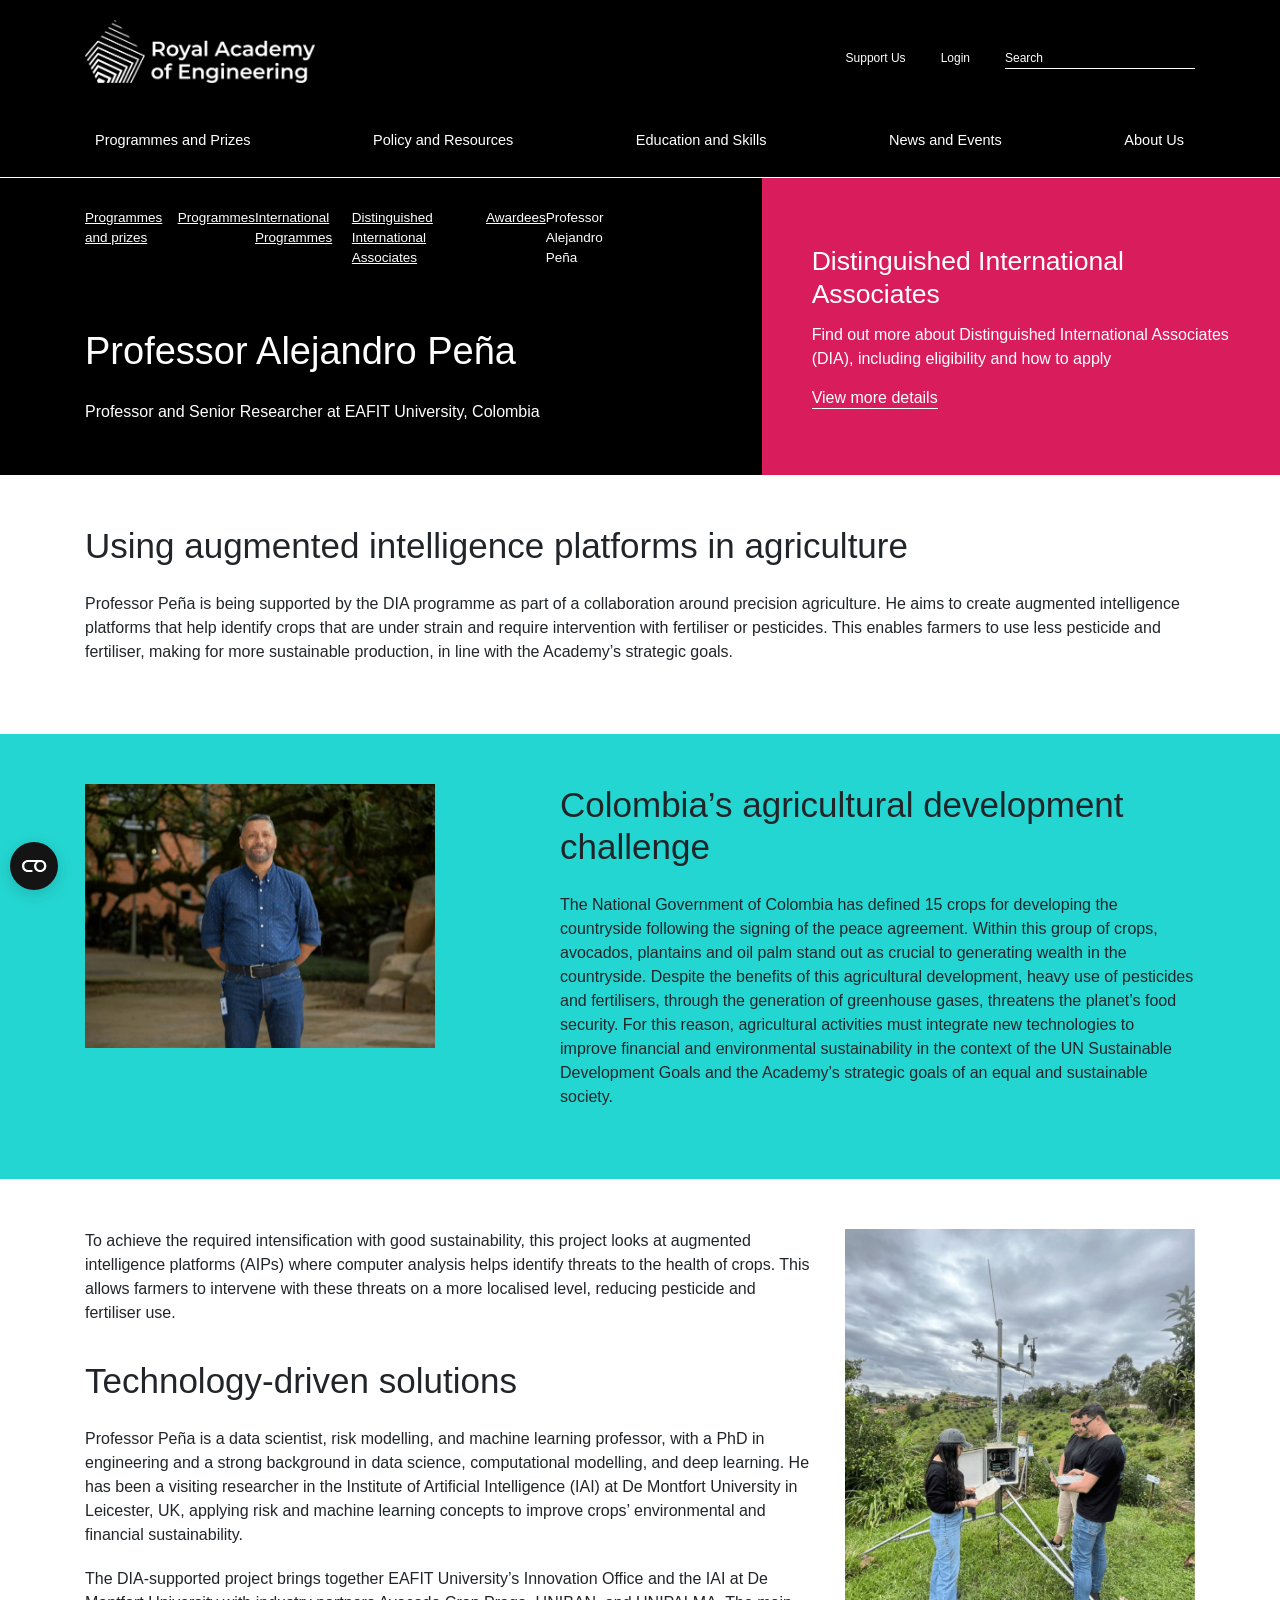
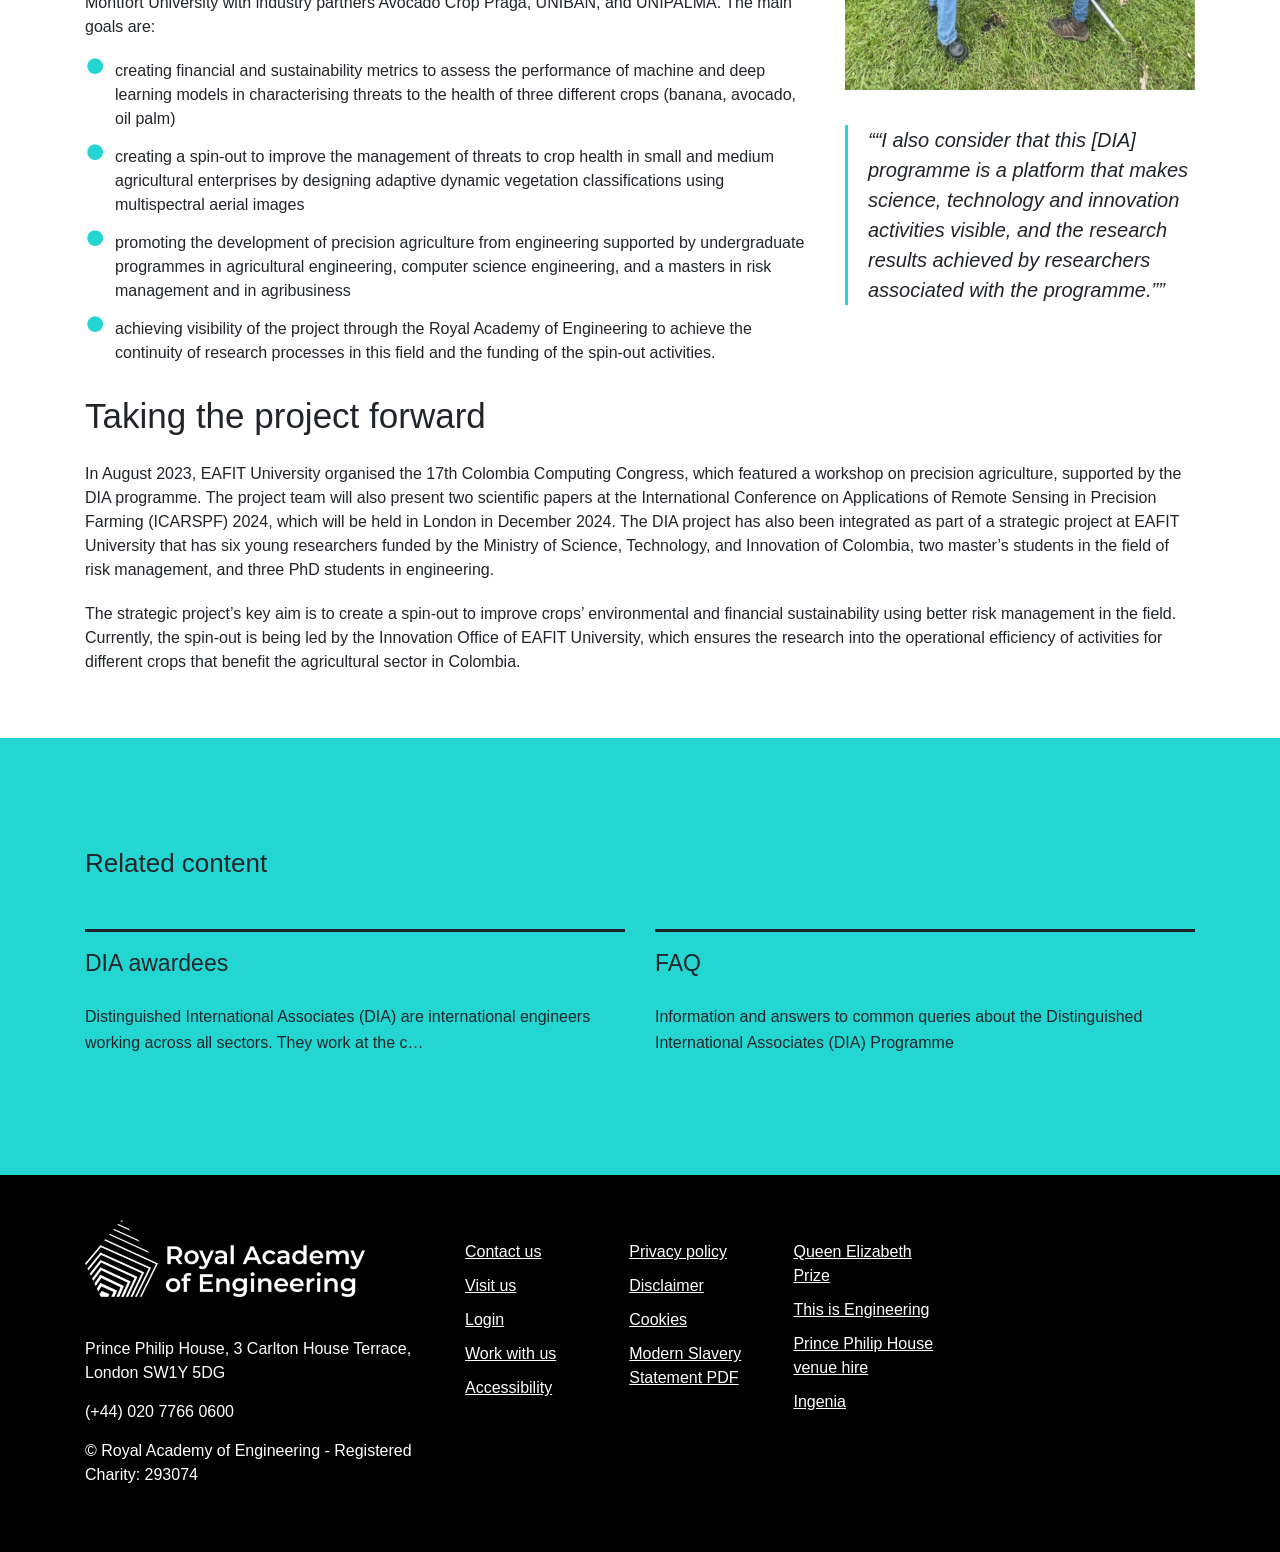
==== index.html @ 5f0b5c8a "Add files via upload" ====
<!DOCTYPE html>
<!-- saved from url=(0151)https://raeng.org.uk/programmes-and-prizes/programmes/international-programmes/distinguished-international-associates/awardees/professor-alejandro-pena -->
<html lang="en" class="win-magic svg-magic" data-magic-ua="chrome" data-magic-ua-ver="145" data-magic-engine="webkit" data-magic-engine-ver="537.36"><head><meta http-equiv="Content-Type" content="text/html; charset=UTF-8">
    <title>Professor Alejandro Peña</title>
    
    <meta name="viewport" content="width=device-width, initial-scale=1, shrink-to-fit=no">
    <meta name="description" content="">
    <meta name="keywords" content="">
    <meta property="og:title" content="Professor Alejandro Peña">
    <meta property="og:description" content="">
    <meta property="og:url" content="https://raeng.org.uk/programmes-and-prizes/programmes/international-programmes/distinguished-international-associates/awardees/professor-alejandro-pena/">




        <!-- Global site tag (gtag.js) - Google Analytics -->
        <script async="" src="./Professor Alejandro Peña_files/clarity.js.descarga"></script><script type="text/javascript" id="www-widgetapi-script" src="./Professor Alejandro Peña_files/www-widgetapi.js.descarga" async=""></script><script type="text/javascript" async="" src="./Professor Alejandro Peña_files/destination"></script><script type="text/javascript" charset="UTF-8" async="" src="./Professor Alejandro Peña_files/state.js.descarga"></script><script type="text/javascript" charset="UTF-8" async="" src="./Professor Alejandro Peña_files/widgetIcon.min.js.descarga"></script><script type="text/javascript" async="" src="./Professor Alejandro Peña_files/ub7347tb3p"></script><script type="text/javascript" async="" src="./Professor Alejandro Peña_files/ub7347tb3p"></script><script src="./Professor Alejandro Peña_files/9373020286130776" async=""></script><script type="text/javascript" async="" src="./Professor Alejandro Peña_files/fbevents.js.descarga"></script><script type="text/javascript" async="" src="./Professor Alejandro Peña_files/hotjar-2373764.js.descarga"></script><script type="text/javascript" async="" src="./Professor Alejandro Peña_files/js"></script><script type="text/javascript" async="" src="./Professor Alejandro Peña_files/js(1)"></script><script type="text/javascript" async="" src="./Professor Alejandro Peña_files/insight.min.js.descarga"></script><script type="text/javascript" async="" src="./Professor Alejandro Peña_files/js(2)"></script><script type="text/javascript" async="" src="./Professor Alejandro Peña_files/uc.js.descarga"></script><script src="./Professor Alejandro Peña_files/iframe_api" class="ytIFrameApi"></script><script async="" src="./Professor Alejandro Peña_files/gtm.js.descarga"></script><script type="text/javascript">
            window.dataLayer = window.dataLayer || [];

            try {
                dataLayer.push({"event":"global","content_group":"programmes"})
            } catch (e) {
                console.log("Failed to push data to GA.");
            }
        </script>


    <link rel="canonical" href="https://raeng.org.uk/programmes-and-prizes/programmes/international-programmes/distinguished-international-associates/awardees/professor-alejandro-pena/">
    <link rel="icon" href="https://raeng.org.uk/assets/img/favicon.ico">

    <link rel="stylesheet" href="./Professor Alejandro Peña_files/bootstrap.min.css">
    <link rel="stylesheet" href="./Professor Alejandro Peña_files/mmenu.min.css">
    <link rel="stylesheet" href="./Professor Alejandro Peña_files/aos.min.css">
    <link rel="stylesheet" href="./Professor Alejandro Peña_files/magicscroll.min.css">
    <link rel="stylesheet" href="./Professor Alejandro Peña_files/slick.min.css">
    <link rel="stylesheet" href="./Professor Alejandro Peña_files/slick-theme.min.css">
    <link rel="stylesheet" href="./Professor Alejandro Peña_files/style.min.css">
    <link rel="stylesheet" href="./Professor Alejandro Peña_files/accessibility.css">
    <link rel="stylesheet" crossorigin="anonymous" href="./Professor Alejandro Peña_files/all.css">

        <script data-cookieconsent="necessary" src="./Professor Alejandro Peña_files/vendor.min.js.descarga" type="text/javascript"></script>
        <script id="Cookiebot" data-cbid="118ee9dd-640b-4d78-b401-ec791a1878b2" data-blockingmode="auto" type="text/javascript" src="./Professor Alejandro Peña_files/uc(1).js.descarga"></script>

    


        <!-- Google Tag Manager -->
        <script type="text/javascript">
            (function (w, d, s, l, i) {
                w[l] = w[l] || []; w[l].push({
                    'gtm.start':
                        new Date().getTime(), event: 'gtm.js'
                }); var f = d.getElementsByTagName(s)[0],
                    j = d.createElement(s), dl = l != 'dataLayer' ? '&l=' + l : ''; j.async = true; j.src =
                        'https://www.googletagmanager.com/gtm.js?id=' + i + dl; f.parentNode.insertBefore(j, f);
            })(window, document, 'script', 'dataLayer', 'GTM-WJZRCVC');</script>

    <!-- 89912 -->
<style type="text/css" id="CookieConsentStateDisplayStyles">.cookieconsent-optin,.cookieconsent-optin-preferences,.cookieconsent-optin-statistics,.cookieconsent-optin-marketing{display:block;display:initial;}.cookieconsent-optout-preferences,.cookieconsent-optout-statistics,.cookieconsent-optout-marketing,.cookieconsent-optout{display:none;}</style><script async="" src="./Professor Alejandro Peña_files/modules.ddd41caee2adfc4aedb8.js.descarga" charset="utf-8"></script><script type="text/javascript" async="" src="./Professor Alejandro Peña_files/f.txt"></script></head>
<body data-new-gr-c-s-check-loaded="14.1275.0" data-gr-ext-installed="" data-aos-easing="ease" data-aos-duration="400" data-aos-delay="0" class="mm-wrapper">
    <a href="https://raeng.org.uk/programmes-and-prizes/programmes/international-programmes/distinguished-international-associates/awardees/professor-alejandro-pena#main-content-start" class="skip-to-main-content-link">Skip to main content</a>
    <a href="https://raeng.org.uk/web-accessibility" class="skip-to-main-content-link">Accessibility Help</a>

        <!-- Google Tag Manager (noscript) -->
        <noscript>
            <iframe src="https://www.googletagmanager.com/ns.html?id=GTM-WJZRCVC"
                    height="0" width="0" style="display:none;visibility:hidden"></iframe>
        </noscript>

    <div class="menu-wrapper"><nav id="mm-site-menu" class="mm-menu mm-menu_offcanvas mm-menu_pagedim-black mm-menu_position-right" aria-hidden="true">
            
            
        <div class="mm-panels"><div id="mm-1" class="mm-panel mm-panel_opened"><div class="mm-navbar mm-navbar_sticky"><a class="mm-navbar__title"><span>Menu</span></a></div><ul class="mm-listview">
                            <li class="mm-listitem">
                                <a href="https://raeng.org.uk/programmes-and-prizes/" class="mm-listitem__text">Programmes and Prizes</a>



    
                            <a class="mm-btn mm-btn_next mm-listitem__btn" href="https://raeng.org.uk/programmes-and-prizes/programmes/international-programmes/distinguished-international-associates/awardees/professor-alejandro-pena#mm-2"><span class="mm-sronly">Open submenu</span></a></li>
                            <li class="mm-listitem">
                                <a href="https://raeng.org.uk/policy-and-resources/" class="mm-listitem__text">Policy and Resources</a>



    
                            <a class="mm-btn mm-btn_next mm-listitem__btn" href="https://raeng.org.uk/programmes-and-prizes/programmes/international-programmes/distinguished-international-associates/awardees/professor-alejandro-pena#mm-12"><span class="mm-sronly">Open submenu</span></a></li>
                            <li class="mm-listitem">
                                <a href="https://raeng.org.uk/education-and-skills/" class="mm-listitem__text">Education and Skills</a>



    
                            <a class="mm-btn mm-btn_next mm-listitem__btn" href="https://raeng.org.uk/programmes-and-prizes/programmes/international-programmes/distinguished-international-associates/awardees/professor-alejandro-pena#mm-13"><span class="mm-sronly">Open submenu</span></a></li>
                            <li class="mm-listitem">
                                <a href="https://raeng.org.uk/news-and-events/" class="mm-listitem__text">News and Events</a>



    
                            <a class="mm-btn mm-btn_next mm-listitem__btn" href="https://raeng.org.uk/programmes-and-prizes/programmes/international-programmes/distinguished-international-associates/awardees/professor-alejandro-pena#mm-14"><span class="mm-sronly">Open submenu</span></a></li>
                            <li class="mm-listitem">
                                <a href="https://raeng.org.uk/about-us/" class="mm-listitem__text">About Us</a>



    
                            <a class="mm-btn mm-btn_next mm-listitem__btn" href="https://raeng.org.uk/programmes-and-prizes/programmes/international-programmes/distinguished-international-associates/awardees/professor-alejandro-pena#mm-15"><span class="mm-sronly">Open submenu</span></a></li>
            </ul></div><div id="mm-2" class="mm-panel mm-hidden" aria-hidden="true"><div class="mm-navbar mm-navbar_sticky"><a class="mm-btn mm-btn_prev mm-navbar__btn" href="https://raeng.org.uk/programmes-and-prizes/programmes/international-programmes/distinguished-international-associates/awardees/professor-alejandro-pena#mm-1" aria-haspopup="true" aria-owns="mm-1"><span class="mm-sronly">Close submenu</span></a><a class="mm-navbar__title" href="https://raeng.org.uk/programmes-and-prizes/programmes/international-programmes/distinguished-international-associates/awardees/professor-alejandro-pena#mm-1" aria-hidden="true"><span>Programmes and Prizes</span></a></div><ul class="mm-listview">
                        <li class="mm-listitem">
                            <a href="https://raeng.org.uk/programmes-and-prizes/programmes/" class="mm-listitem__text">Programmes</a>
                            

    

                        <a class="mm-btn mm-btn_next mm-listitem__btn" href="https://raeng.org.uk/programmes-and-prizes/programmes/international-programmes/distinguished-international-associates/awardees/professor-alejandro-pena#mm-3"><span class="mm-sronly">Open submenu</span></a></li>
                        <li class="mm-listitem">
                            <a href="https://raeng.org.uk/programmes-and-prizes/prizes/" class="mm-listitem__text">Prizes</a>
                            

    

                        <a class="mm-btn mm-btn_next mm-listitem__btn" href="https://raeng.org.uk/programmes-and-prizes/programmes/international-programmes/distinguished-international-associates/awardees/professor-alejandro-pena#mm-11"><span class="mm-sronly">Open submenu</span></a></li>

                    <li class="mm-listitem"><a href="https://enterprisehub.raeng.org.uk/" target="_blank" class="mm-listitem__text">Enterprise Hub</a></li>
                    <li class="mm-listitem"><a href="https://grants.raeng.org.uk/" target="_blank" class="mm-listitem__text">Grants Management System</a></li>

    </ul></div><div id="mm-3" class="mm-panel mm-hidden" aria-hidden="true"><div class="mm-navbar mm-navbar_sticky"><a class="mm-btn mm-btn_prev mm-navbar__btn" href="https://raeng.org.uk/programmes-and-prizes/programmes/international-programmes/distinguished-international-associates/awardees/professor-alejandro-pena#mm-2" aria-haspopup="true" aria-owns="mm-2"><span class="mm-sronly">Close submenu</span></a><a class="mm-navbar__title" href="https://raeng.org.uk/programmes-and-prizes/programmes/international-programmes/distinguished-international-associates/awardees/professor-alejandro-pena#mm-2" aria-hidden="true"><span>Programmes</span></a></div><ul class="mm-listview">
                        <li class="mm-listitem">
                            <a href="https://raeng.org.uk/programmes-and-prizes/programmes/uk-grants-and-prizes/" class="mm-listitem__text">UK Grants and Prizes</a>
                            

    

                        <a class="mm-btn mm-btn_next mm-listitem__btn" href="https://raeng.org.uk/programmes-and-prizes/programmes/international-programmes/distinguished-international-associates/awardees/professor-alejandro-pena#mm-4"><span class="mm-sronly">Open submenu</span></a></li>
                        <li class="mm-listitem">
                            <a href="https://raeng.org.uk/programmes-and-prizes/programmes/international-programmes/" class="mm-listitem__text">International Programmes</a>
                            

    

                        <a class="mm-btn mm-btn_next mm-listitem__btn" href="https://raeng.org.uk/programmes-and-prizes/programmes/international-programmes/distinguished-international-associates/awardees/professor-alejandro-pena#mm-8"><span class="mm-sronly">Open submenu</span></a></li>
                        <li class="mm-listitem">
                            <a href="https://raeng.org.uk/programmes-and-prizes/programmes/meet-the-researchers/" class="mm-listitem__text">Meet the Researchers</a>
                            

    

                        <a class="mm-btn mm-btn_next mm-listitem__btn" href="https://raeng.org.uk/programmes-and-prizes/programmes/international-programmes/distinguished-international-associates/awardees/professor-alejandro-pena#mm-9"><span class="mm-sronly">Open submenu</span></a></li>
                        <li class="mm-listitem">
                            <a href="https://engineeringx.raeng.org.uk/" class="mm-listitem__text">Engineering X</a>
                            

    

                        <a class="mm-btn mm-btn_next mm-listitem__btn" href="https://raeng.org.uk/programmes-and-prizes/programmes/international-programmes/distinguished-international-associates/awardees/professor-alejandro-pena#mm-10"><span class="mm-sronly">Open submenu</span></a></li>


    </ul></div><div id="mm-4" class="mm-panel mm-hidden" aria-hidden="true"><div class="mm-navbar mm-navbar_sticky"><a class="mm-btn mm-btn_prev mm-navbar__btn" href="https://raeng.org.uk/programmes-and-prizes/programmes/international-programmes/distinguished-international-associates/awardees/professor-alejandro-pena#mm-3" aria-haspopup="true" aria-owns="mm-3"><span class="mm-sronly">Close submenu</span></a><a class="mm-navbar__title" href="https://raeng.org.uk/programmes-and-prizes/programmes/international-programmes/distinguished-international-associates/awardees/professor-alejandro-pena#mm-3" aria-hidden="true"><span>UK Grants and Prizes</span></a></div><ul class="mm-listview">
                        <li class="mm-listitem">
                            <a href="https://raeng.org.uk/programmes-and-prizes/programmes/uk-grants-and-prizes/support-for-research/" class="mm-listitem__text">Support for Research</a>
                            

    

                        <a class="mm-btn mm-btn_next mm-listitem__btn" href="https://raeng.org.uk/programmes-and-prizes/programmes/international-programmes/distinguished-international-associates/awardees/professor-alejandro-pena#mm-5"><span class="mm-sronly">Open submenu</span></a></li>
                        <li class="mm-listitem">
                            <a href="https://raeng.org.uk/programmes-and-prizes/programmes/uk-grants-and-prizes/support-for-education/" class="mm-listitem__text">Support for Education</a>
                            

    

                        <a class="mm-btn mm-btn_next mm-listitem__btn" href="https://raeng.org.uk/programmes-and-prizes/programmes/international-programmes/distinguished-international-associates/awardees/professor-alejandro-pena#mm-6"><span class="mm-sronly">Open submenu</span></a></li>
                        <li class="mm-listitem">
                            <a href="https://raeng.org.uk/programmes-and-prizes/programmes/uk-grants-and-prizes/ingenious-public-engagement-grants-scheme/" class="mm-listitem__text">Ingenious Public Engagement Grants Scheme</a>
                            

    

                        <a class="mm-btn mm-btn_next mm-listitem__btn" href="https://raeng.org.uk/programmes-and-prizes/programmes/international-programmes/distinguished-international-associates/awardees/professor-alejandro-pena#mm-7"><span class="mm-sronly">Open submenu</span></a></li>


    </ul></div><div id="mm-5" class="mm-panel mm-hidden" aria-hidden="true"><div class="mm-navbar mm-navbar_sticky"><a class="mm-btn mm-btn_prev mm-navbar__btn" href="https://raeng.org.uk/programmes-and-prizes/programmes/international-programmes/distinguished-international-associates/awardees/professor-alejandro-pena#mm-4" aria-haspopup="true" aria-owns="mm-4"><span class="mm-sronly">Close submenu</span></a><a class="mm-navbar__title" href="https://raeng.org.uk/programmes-and-prizes/programmes/international-programmes/distinguished-international-associates/awardees/professor-alejandro-pena#mm-4" aria-hidden="true"><span>Support for Research</span></a></div><ul class="mm-listview">

                    <li class="mm-listitem"><a href="https://raeng.org.uk/programmes-and-prizes/programmes/uk-grants-and-prizes/support-for-research/apex-awards/" class="mm-listitem__text">APEX Awards</a></li>
                    <li class="mm-listitem"><a href="https://raeng.org.uk/programmes-and-prizes/programmes/uk-grants-and-prizes/support-for-research/chair-in-emerging-technologies/" class="mm-listitem__text">Chair in Emerging Technologies</a></li>
                    <li class="mm-listitem"><a href="https://raeng.org.uk/programmes-and-prizes/programmes/uk-grants-and-prizes/support-for-research/gff/" class="mm-listitem__text">Green Future Fellowships</a></li>
                    <li class="mm-listitem"><a href="https://raeng.org.uk/programmes-and-prizes/programmes/uk-grants-and-prizes/support-for-research/research-ready/" class="mm-listitem__text">Google DeepMind Research Ready</a></li>
                    <li class="mm-listitem"><a href="https://raeng.org.uk/programmes-and-prizes/programmes/uk-grants-and-prizes/support-for-research/industrial-fellowships/" class="mm-listitem__text">Industrial Fellowships</a></li>
                    <li class="mm-listitem"><a href="https://raeng.org.uk/programmes-and-prizes/programmes/uk-grants-and-prizes/support-for-research/raeng-leverhulme-trust-research-fellowships/" class="mm-listitem__text">Leverhulme Trust Research Fellowships</a></li>
                    <li class="mm-listitem"><a href="https://raeng.org.uk/programmes-and-prizes/programmes/uk-grants-and-prizes/support-for-research/research-chairs-and-senior-research-fellowships/" class="mm-listitem__text">Research Chairs and Senior Research Fellowships</a></li>
                    <li class="mm-listitem"><a href="https://raeng.org.uk/programmes-and-prizes/programmes/uk-grants-and-prizes/support-for-research/research-fellowships/" class="mm-listitem__text">Research Fellowships</a></li>
                    <li class="mm-listitem"><a href="https://raeng.org.uk/programmes-and-prizes/programmes/uk-grants-and-prizes/support-for-research/research-internships-scheme/" class="mm-listitem__text">Research Internships Scheme (Pilot)</a></li>
                    <li class="mm-listitem"><a href="https://raeng.org.uk/programmes-and-prizes/programmes/uk-grants-and-prizes/support-for-research/uk-ic-postdoctoral-research-fellowships/" class="mm-listitem__text">UK IC Postdoctoral Research Fellowships</a></li>

    </ul></div><div id="mm-6" class="mm-panel mm-hidden" aria-hidden="true"><div class="mm-navbar mm-navbar_sticky"><a class="mm-btn mm-btn_prev mm-navbar__btn" href="https://raeng.org.uk/programmes-and-prizes/programmes/international-programmes/distinguished-international-associates/awardees/professor-alejandro-pena#mm-4" aria-haspopup="true" aria-owns="mm-4"><span class="mm-sronly">Close submenu</span></a><a class="mm-navbar__title" href="https://raeng.org.uk/programmes-and-prizes/programmes/international-programmes/distinguished-international-associates/awardees/professor-alejandro-pena#mm-4" aria-hidden="true"><span>Support for Education</span></a></div><ul class="mm-listview">

                    <li class="mm-listitem"><a href="https://raeng.org.uk/programmes-and-prizes/programmes/uk-grants-and-prizes/support-for-education/amazon-future-engineer-scholarship/" class="mm-listitem__text">Amazon Future Engineer Bursary</a></li>
                    <li class="mm-listitem"><a href="https://raeng.org.uk/programmes-and-prizes/programmes/uk-grants-and-prizes/support-for-education/diversity-impact-programme/" class="mm-listitem__text">Diversity Impact Programme</a></li>
                    <li class="mm-listitem"><a href="https://raeng.org.uk/programmes-and-prizes/programmes/uk-grants-and-prizes/support-for-education/engineering-leaders-scholarship/" class="mm-listitem__text">Engineering Leaders Scholarship</a></li>
                    <li class="mm-listitem"><a href="https://raeng.org.uk/programmes-and-prizes/programmes/uk-grants-and-prizes/support-for-education/graduate-engineering-engagement-programme/" class="mm-listitem__text">Graduate Engineering Engagement programme</a></li>
                    <li class="mm-listitem"><a href="https://raeng.org.uk/programmes-and-prizes/programmes/uk-grants-and-prizes/support-for-education/inclusive-leadership-programme/" class="mm-listitem__text">Inclusive leadership programme</a></li>
                    <li class="mm-listitem"><a href="https://raeng.org.uk/programmes-and-prizes/programmes/uk-grants-and-prizes/support-for-education/this-is-engineering-schools-west-midlands/" class="mm-listitem__text">The Lord Bhattacharyya Engineering Education Programme</a></li>
                    <li class="mm-listitem"><a href="https://raeng.org.uk/programmes-and-prizes/programmes/uk-grants-and-prizes/support-for-education/msc-motorsport-scholarship-programme/" class="mm-listitem__text">MSc Motorsport</a></li>
                    <li class="mm-listitem"><a href="https://raeng.org.uk/programmes-and-prizes/programmes/uk-grants-and-prizes/support-for-education/northern-ireland-higher-education-scholarships/" class="mm-listitem__text">Northern Ireland Engineering Education Programme</a></li>
                    <li class="mm-listitem"><a href="https://raeng.org.uk/programmes-and-prizes/programmes/uk-grants-and-prizes/support-for-education/sainsbury-management-fellowship/" class="mm-listitem__text">Sainsbury Management Fellowships</a></li>
                    <li class="mm-listitem"><a href="https://raeng.org.uk/programmes-and-prizes/programmes/uk-grants-and-prizes/support-for-education/visiting-professors/" class="mm-listitem__text">Visiting professors</a></li>

    </ul></div><div id="mm-7" class="mm-panel mm-hidden" aria-hidden="true"><div class="mm-navbar mm-navbar_sticky"><a class="mm-btn mm-btn_prev mm-navbar__btn" href="https://raeng.org.uk/programmes-and-prizes/programmes/international-programmes/distinguished-international-associates/awardees/professor-alejandro-pena#mm-4" aria-haspopup="true" aria-owns="mm-4"><span class="mm-sronly">Close submenu</span></a><a class="mm-navbar__title" href="https://raeng.org.uk/programmes-and-prizes/programmes/international-programmes/distinguished-international-associates/awardees/professor-alejandro-pena#mm-4" aria-hidden="true"><span>Ingenious Public Engagement Grants Scheme</span></a></div><ul class="mm-listview">


    </ul></div><div id="mm-8" class="mm-panel mm-hidden" aria-hidden="true"><div class="mm-navbar mm-navbar_sticky"><a class="mm-btn mm-btn_prev mm-navbar__btn" href="https://raeng.org.uk/programmes-and-prizes/programmes/international-programmes/distinguished-international-associates/awardees/professor-alejandro-pena#mm-3" aria-haspopup="true" aria-owns="mm-3"><span class="mm-sronly">Close submenu</span></a><a class="mm-navbar__title" href="https://raeng.org.uk/programmes-and-prizes/programmes/international-programmes/distinguished-international-associates/awardees/professor-alejandro-pena#mm-3" aria-hidden="true"><span>International Programmes</span></a></div><ul class="mm-listview">

                    <li class="mm-listitem"><a href="https://raeng.org.uk/programmes-and-prizes/programmes/international-programmes/africa-catalyst/" class="mm-listitem__text">Africa Catalyst</a></li>
                    <li class="mm-listitem"><a href="https://raeng.org.uk/programmes-and-prizes/programmes/international-programmes/distinguished-international-associates/" class="mm-listitem__text">Distinguished International Associates</a></li>
                    <li class="mm-listitem"><a href="https://raeng.org.uk/programmes-and-prizes/programmes/international-programmes/frontiers/" class="mm-listitem__text">Frontiers</a></li>
                    <li class="mm-listitem"><a href="https://raeng.org.uk/programmes-and-prizes/programmes/international-programmes/global-talent-visa/" class="mm-listitem__text">Global Talent Visa</a></li>
                    <li class="mm-listitem"><a href="https://raeng.org.uk/programmes-and-prizes/programmes/international-programmes/higher-education-partnerships-in-sub-saharan-africa/" class="mm-listitem__text">Higher Education Partnerships in sub-Saharan Africa</a></li>
                    <li class="mm-listitem"><a href="https://raeng.org.uk/programmes-and-prizes/programmes/international-programmes/lif/" class="mm-listitem__text">Leaders in Innovation Fellowships</a></li>

    </ul></div><div id="mm-9" class="mm-panel mm-hidden" aria-hidden="true"><div class="mm-navbar mm-navbar_sticky"><a class="mm-btn mm-btn_prev mm-navbar__btn" href="https://raeng.org.uk/programmes-and-prizes/programmes/international-programmes/distinguished-international-associates/awardees/professor-alejandro-pena#mm-3" aria-haspopup="true" aria-owns="mm-3"><span class="mm-sronly">Close submenu</span></a><a class="mm-navbar__title" href="https://raeng.org.uk/programmes-and-prizes/programmes/international-programmes/distinguished-international-associates/awardees/professor-alejandro-pena#mm-3" aria-hidden="true"><span>Meet the Researchers</span></a></div><ul class="mm-listview">


    </ul></div><div id="mm-10" class="mm-panel mm-hidden" aria-hidden="true"><div class="mm-navbar mm-navbar_sticky"><a class="mm-btn mm-btn_prev mm-navbar__btn" href="https://raeng.org.uk/programmes-and-prizes/programmes/international-programmes/distinguished-international-associates/awardees/professor-alejandro-pena#mm-3" aria-haspopup="true" aria-owns="mm-3"><span class="mm-sronly">Close submenu</span></a><a class="mm-navbar__title" href="https://raeng.org.uk/programmes-and-prizes/programmes/international-programmes/distinguished-international-associates/awardees/professor-alejandro-pena#mm-3" aria-hidden="true"><span>Engineering X</span></a></div><ul class="mm-listview">


    </ul></div><div id="mm-11" class="mm-panel mm-hidden" aria-hidden="true"><div class="mm-navbar mm-navbar_sticky"><a class="mm-btn mm-btn_prev mm-navbar__btn" href="https://raeng.org.uk/programmes-and-prizes/programmes/international-programmes/distinguished-international-associates/awardees/professor-alejandro-pena#mm-2" aria-haspopup="true" aria-owns="mm-2"><span class="mm-sronly">Close submenu</span></a><a class="mm-navbar__title" href="https://raeng.org.uk/programmes-and-prizes/programmes/international-programmes/distinguished-international-associates/awardees/professor-alejandro-pena#mm-2" aria-hidden="true"><span>Prizes</span></a></div><ul class="mm-listview">

                    <li class="mm-listitem"><a href="https://africaprize.raeng.org.uk/" class="mm-listitem__text">Africa Prize</a></li>
                    <li class="mm-listitem"><a href="https://macrobertaward.raeng.org.uk/" class="mm-listitem__text">MacRobert Award</a></li>
                    <li class="mm-listitem"><a href="https://raeng.org.uk/programmes-and-prizes/prizes/colin-campbell-mitchell-award/" class="mm-listitem__text">Colin Campbell Mitchell Award</a></li>
                    <li class="mm-listitem"><a href="https://raeng.org.uk/programmes-and-prizes/prizes/bhattacharyya-award/" class="mm-listitem__text">Bhattacharyya Award</a></li>
                    <li class="mm-listitem"><a href="https://raeng.org.uk/programmes-and-prizes/prizes/major-project-award-for-sustainability/" class="mm-listitem__text">Major Project Award for Sustainability</a></li>
                    <li class="mm-listitem"><a href="https://raeng.org.uk/programmes-and-prizes/prizes/presidents-medal/" class="mm-listitem__text">President's Medal</a></li>
                    <li class="mm-listitem"><a href="https://raeng.org.uk/programmes-and-prizes/prizes/prince-philip-medal/" class="mm-listitem__text">Prince Philip Medal</a></li>
                    <li class="mm-listitem"><a href="https://raeng.org.uk/programmes-and-prizes/prizes/princess-royal-silver-medal/" class="mm-listitem__text">Princess Royal Silver Medal</a></li>
                    <li class="mm-listitem"><a href="https://raeng.org.uk/programmes-and-prizes/prizes/the-presidents-special-awards-for-pandemic-service/" class="mm-listitem__text">The President's Special Awards for Pandemic Service</a></li>
                    <li class="mm-listitem"><a href="https://raeng.org.uk/programmes-and-prizes/prizes/queen-elizabeth-prize-for-engineering/" class="mm-listitem__text">Queen Elizabeth Prize for Engineering</a></li>
                    <li class="mm-listitem"><a href="https://raeng.org.uk/programmes-and-prizes/prizes/sir-frank-whittle-medal/" class="mm-listitem__text">Sir Frank Whittle Medal</a></li>
                    <li class="mm-listitem"><a href="https://raeng.org.uk/programmes-and-prizes/prizes/raeng-young-engineer-of-the-year/" class="mm-listitem__text">RAEng Young Engineer of the Year</a></li>
                    <li class="mm-listitem"><a href="https://raeng.org.uk/programmes-and-prizes/prizes/rooke-award/" class="mm-listitem__text">Rooke Award</a></li>
                    <li class="mm-listitem"><a href="https://raeng.org.uk/programmes-and-prizes/prizes/raeng-armourers-and-brasiers-company-prize/" class="mm-listitem__text">RAEng Armourers and Brasiers Company Prize</a></li>

    </ul></div><div id="mm-12" class="mm-panel mm-hidden" aria-hidden="true"><div class="mm-navbar mm-navbar_sticky"><a class="mm-btn mm-btn_prev mm-navbar__btn" href="https://raeng.org.uk/programmes-and-prizes/programmes/international-programmes/distinguished-international-associates/awardees/professor-alejandro-pena#mm-1" aria-haspopup="true" aria-owns="mm-1"><span class="mm-sronly">Close submenu</span></a><a class="mm-navbar__title" href="https://raeng.org.uk/programmes-and-prizes/programmes/international-programmes/distinguished-international-associates/awardees/professor-alejandro-pena#mm-1" aria-hidden="true"><span>Policy and Resources</span></a></div><ul class="mm-listview">

                    <li class="mm-listitem"><a href="https://nepc.raeng.org.uk/" target="_blank" class="mm-listitem__text">National Engineering Policy Centre</a></li>
                    <li class="mm-listitem"><a href="https://raeng.org.uk/policy-and-resources/education-policy/" class="mm-listitem__text">Education policy</a></li>
                    <li class="mm-listitem"><a href="https://raeng.org.uk/policy-and-resources/engineering-policy/" class="mm-listitem__text">Engineering policy</a></li>
                    <li class="mm-listitem"><a href="https://raeng.org.uk/policy-and-resources/research-and-innovation/" class="mm-listitem__text">Research and innovation</a></li>
                    <li class="mm-listitem"><a href="https://raeng.org.uk/policy-and-resources/support-for-policymakers/" class="mm-listitem__text">Support for policymakers</a></li>
                    <li class="mm-listitem"><a href="https://raeng.org.uk/policy-and-resources/equity-diversity-and-inclusion-research-and-resources/" class="mm-listitem__text">Equity diversity and inclusion</a></li>
                    <li class="mm-listitem"><a href="https://raeng.org.uk/policy-and-resources/policy-publications/" class="mm-listitem__text">Policy publications</a></li>
                    <li class="mm-listitem"><a href="https://raeng.org.uk/policy-and-resources/education-policy/the-engineering-profession/global-responsibility-and-progressive-engineering-leadership/ethics/" class="mm-listitem__text">Engineering ethics</a></li>

    </ul></div><div id="mm-13" class="mm-panel mm-hidden" aria-hidden="true"><div class="mm-navbar mm-navbar_sticky"><a class="mm-btn mm-btn_prev mm-navbar__btn" href="https://raeng.org.uk/programmes-and-prizes/programmes/international-programmes/distinguished-international-associates/awardees/professor-alejandro-pena#mm-1" aria-haspopup="true" aria-owns="mm-1"><span class="mm-sronly">Close submenu</span></a><a class="mm-navbar__title" href="https://raeng.org.uk/programmes-and-prizes/programmes/international-programmes/distinguished-international-associates/awardees/professor-alejandro-pena#mm-1" aria-hidden="true"><span>Education and Skills</span></a></div><ul class="mm-listview">

                    <li class="mm-listitem"><a href="https://raeng.org.uk/policy-and-resources/education-policy/" class="mm-listitem__text">Education Policy</a></li>
                    <li class="mm-listitem"><a href="https://raeng.org.uk/education-and-skills/schools/" class="mm-listitem__text">Engineering in Schools</a></li>
                    <li class="mm-listitem"><a href="https://raeng.org.uk/education-and-skills/further-education/" class="mm-listitem__text">Engineering in Further Education</a></li>
                    <li class="mm-listitem"><a href="https://raeng.org.uk/education-and-skills/higher-education/" class="mm-listitem__text">Engineering in Higher Education</a></li>
                    <li class="mm-listitem"><a href="https://raeng.org.uk/education-and-skills/schools/stem-resources/" class="mm-listitem__text">STEM Resources</a></li>
                    <li class="mm-listitem"><a href="https://raeng.org.uk/education-and-skills/this-is-engineering/" target="_blank" class="mm-listitem__text">This Is Engineering</a></li>
                    <li class="mm-listitem"><a href="https://raeng.org.uk/education-and-skills/skills-centre/" class="mm-listitem__text">Skills Centre</a></li>

    </ul></div><div id="mm-14" class="mm-panel mm-hidden" aria-hidden="true"><div class="mm-navbar mm-navbar_sticky"><a class="mm-btn mm-btn_prev mm-navbar__btn" href="https://raeng.org.uk/programmes-and-prizes/programmes/international-programmes/distinguished-international-associates/awardees/professor-alejandro-pena#mm-1" aria-haspopup="true" aria-owns="mm-1"><span class="mm-sronly">Close submenu</span></a><a class="mm-navbar__title" href="https://raeng.org.uk/programmes-and-prizes/programmes/international-programmes/distinguished-international-associates/awardees/professor-alejandro-pena#mm-1" aria-hidden="true"><span>News and Events</span></a></div><ul class="mm-listview">

                    <li class="mm-listitem"><a href="https://raeng.org.uk/news/" class="mm-listitem__text">News</a></li>
                    <li class="mm-listitem"><a href="https://raeng.org.uk/blogs/" class="mm-listitem__text">Blogs</a></li>
                    <li class="mm-listitem"><a href="https://raeng.org.uk/events/" class="mm-listitem__text">Events</a></li>
                    <li class="mm-listitem"><a href="https://raeng.org.uk/news-and-events/press-and-media-centre/" class="mm-listitem__text">Press and media centre</a></li>
                    <li class="mm-listitem"><a href="https://raeng.org.uk/education-and-skills/this-is-engineering/national-engineering-day/" class="mm-listitem__text">National Engineering Day</a></li>

    </ul></div><div id="mm-15" class="mm-panel mm-hidden" aria-hidden="true"><div class="mm-navbar mm-navbar_sticky"><a class="mm-btn mm-btn_prev mm-navbar__btn" href="https://raeng.org.uk/programmes-and-prizes/programmes/international-programmes/distinguished-international-associates/awardees/professor-alejandro-pena#mm-1" aria-haspopup="true" aria-owns="mm-1"><span class="mm-sronly">Close submenu</span></a><a class="mm-navbar__title" href="https://raeng.org.uk/programmes-and-prizes/programmes/international-programmes/distinguished-international-associates/awardees/professor-alejandro-pena#mm-1" aria-hidden="true"><span>About Us</span></a></div><ul class="mm-listview">
                        <li class="mm-listitem">
                            <a href="https://raeng.org.uk/about-us/fellowship/" class="mm-listitem__text">Fellowship</a>
                            

    

                        <a class="mm-btn mm-btn_next mm-listitem__btn" href="https://raeng.org.uk/programmes-and-prizes/programmes/international-programmes/distinguished-international-associates/awardees/professor-alejandro-pena#mm-16"><span class="mm-sronly">Open submenu</span></a></li>
                        <li class="mm-listitem">
                            <a href="https://raeng.org.uk/about-us/awardee-excellence-community/" class="mm-listitem__text">Awardee Excellence Community</a>
                            

    

                        <a class="mm-btn mm-btn_next mm-listitem__btn" href="https://raeng.org.uk/programmes-and-prizes/programmes/international-programmes/distinguished-international-associates/awardees/professor-alejandro-pena#mm-17"><span class="mm-sronly">Open submenu</span></a></li>
                        <li class="mm-listitem">
                            <a href="https://raeng.org.uk/about-us/our-impact/" class="mm-listitem__text">Our Impact</a>
                            

    

                        <a class="mm-btn mm-btn_next mm-listitem__btn" href="https://raeng.org.uk/programmes-and-prizes/programmes/international-programmes/distinguished-international-associates/awardees/professor-alejandro-pena#mm-18"><span class="mm-sronly">Open submenu</span></a></li>
                        <li class="mm-listitem">
                            <a href="https://raeng.org.uk/about-us/equity-diversity-and-inclusion/" class="mm-listitem__text">Equity, Diversity and Inclusion</a>
                            

    

                        <a class="mm-btn mm-btn_next mm-listitem__btn" href="https://raeng.org.uk/programmes-and-prizes/programmes/international-programmes/distinguished-international-associates/awardees/professor-alejandro-pena#mm-19"><span class="mm-sronly">Open submenu</span></a></li>
                        <li class="mm-listitem">
                            <a href="https://raeng.org.uk/about-us/international/" class="mm-listitem__text">International</a>
                            

    

                        <a class="mm-btn mm-btn_next mm-listitem__btn" href="https://raeng.org.uk/programmes-and-prizes/programmes/international-programmes/distinguished-international-associates/awardees/professor-alejandro-pena#mm-20"><span class="mm-sronly">Open submenu</span></a></li>
                        <li class="mm-listitem">
                            <a href="https://raeng.org.uk/about-us/staff-trustee-board-and-committees/" class="mm-listitem__text">Staff, Trustee board and committees</a>
                            

    

                        <a class="mm-btn mm-btn_next mm-listitem__btn" href="https://raeng.org.uk/programmes-and-prizes/programmes/international-programmes/distinguished-international-associates/awardees/professor-alejandro-pena#mm-21"><span class="mm-sronly">Open submenu</span></a></li>
                        <li class="mm-listitem">
                            <a href="https://raeng.org.uk/about-us/our-policies/" class="mm-listitem__text">Our policies</a>
                            

    

                        <a class="mm-btn mm-btn_next mm-listitem__btn" href="https://raeng.org.uk/programmes-and-prizes/programmes/international-programmes/distinguished-international-associates/awardees/professor-alejandro-pena#mm-22"><span class="mm-sronly">Open submenu</span></a></li>

                    <li class="mm-listitem"><a href="https://raeng.org.uk/about-us/work-with-us/" class="mm-listitem__text">Work with us</a></li>
                    <li class="mm-listitem"><a href="https://raeng.org.uk/about-us/work-with-us/calls-for-proposal/" class="mm-listitem__text">Calls for proposal</a></li>

    </ul></div><div id="mm-16" class="mm-panel mm-hidden" aria-hidden="true"><div class="mm-navbar mm-navbar_sticky"><a class="mm-btn mm-btn_prev mm-navbar__btn" href="https://raeng.org.uk/programmes-and-prizes/programmes/international-programmes/distinguished-international-associates/awardees/professor-alejandro-pena#mm-15" aria-haspopup="true" aria-owns="mm-15"><span class="mm-sronly">Close submenu</span></a><a class="mm-navbar__title" href="https://raeng.org.uk/programmes-and-prizes/programmes/international-programmes/distinguished-international-associates/awardees/professor-alejandro-pena#mm-15" aria-hidden="true"><span>Fellowship</span></a></div><ul class="mm-listview">

                    <li class="mm-listitem"><a href="https://raeng.org.uk/fellows-directory/" class="mm-listitem__text">Fellows Directory</a></li>
                    <li class="mm-listitem"><a href="https://raeng.org.uk/about-us/fellowship/new-fellows-2025/" class="mm-listitem__text">New Fellows 2025</a></li>
                    <li class="mm-listitem"><a href="https://raeng.org.uk/about-us/fellowship/fellowship-fit-for-the-future/" class="mm-listitem__text">Fellowship fit for the future</a></li>
                    <li class="mm-listitem"><a href="https://raeng.org.uk/about-us/fellowship/election-to-the-fellowship/" class="mm-listitem__text">Election to the Fellowship</a></li>
                    <li class="mm-listitem"><a href="https://raeng.org.uk/about-us/fellowship/news-of-fellows/" class="mm-listitem__text">News of Fellows</a></li>

    </ul></div><div id="mm-17" class="mm-panel mm-hidden" aria-hidden="true"><div class="mm-navbar mm-navbar_sticky"><a class="mm-btn mm-btn_prev mm-navbar__btn" href="https://raeng.org.uk/programmes-and-prizes/programmes/international-programmes/distinguished-international-associates/awardees/professor-alejandro-pena#mm-15" aria-haspopup="true" aria-owns="mm-15"><span class="mm-sronly">Close submenu</span></a><a class="mm-navbar__title" href="https://raeng.org.uk/programmes-and-prizes/programmes/international-programmes/distinguished-international-associates/awardees/professor-alejandro-pena#mm-15" aria-hidden="true"><span>Awardee Excellence Community</span></a></div><ul class="mm-listview">

                    <li class="mm-listitem"><a href="https://raeng.org.uk/about-us/awardee-excellence-community/join-the-awardee-excellence-community/" class="mm-listitem__text">Join the Awardee Excellence Community</a></li>
                    <li class="mm-listitem"><a href="https://raeng.org.uk/about-us/awardee-excellence-community/awardee-excellence-community-events/" class="mm-listitem__text">Awardee Excellence Community Events</a></li>

    </ul></div><div id="mm-18" class="mm-panel mm-hidden" aria-hidden="true"><div class="mm-navbar mm-navbar_sticky"><a class="mm-btn mm-btn_prev mm-navbar__btn" href="https://raeng.org.uk/programmes-and-prizes/programmes/international-programmes/distinguished-international-associates/awardees/professor-alejandro-pena#mm-15" aria-haspopup="true" aria-owns="mm-15"><span class="mm-sronly">Close submenu</span></a><a class="mm-navbar__title" href="https://raeng.org.uk/programmes-and-prizes/programmes/international-programmes/distinguished-international-associates/awardees/professor-alejandro-pena#mm-15" aria-hidden="true"><span>Our Impact</span></a></div><ul class="mm-listview">

                    <li class="mm-listitem"><a href="https://nepc.raeng.org.uk/" target="_blank" class="mm-listitem__text">Policy and Innovation</a></li>
                    <li class="mm-listitem"><a href="https://raeng.org.uk/programmes-and-prizes/programmes/uk-grants-and-prizes/support-for-education/diversity-impact-programme/" class="mm-listitem__text">Talent and Diversity</a></li>
                    <li class="mm-listitem"><a href="https://enterprisehub.raeng.org.uk/" class="mm-listitem__text">Supporting Innovation</a></li>
                    <li class="mm-listitem"><a href="https://raeng.org.uk/programmes-and-prizes/programmes/uk-grants-and-prizes/support-for-research/" class="mm-listitem__text">Supporting research</a></li>
                    <li class="mm-listitem"><a href="https://raeng.org.uk/about-us/engineering-to-meet-the-sustainable-development-goals/" class="mm-listitem__text">Engineering to meet the Sustainable Development Goals</a></li>

    </ul></div><div id="mm-19" class="mm-panel mm-hidden" aria-hidden="true"><div class="mm-navbar mm-navbar_sticky"><a class="mm-btn mm-btn_prev mm-navbar__btn" href="https://raeng.org.uk/programmes-and-prizes/programmes/international-programmes/distinguished-international-associates/awardees/professor-alejandro-pena#mm-15" aria-haspopup="true" aria-owns="mm-15"><span class="mm-sronly">Close submenu</span></a><a class="mm-navbar__title" href="https://raeng.org.uk/programmes-and-prizes/programmes/international-programmes/distinguished-international-associates/awardees/professor-alejandro-pena#mm-15" aria-hidden="true"><span>Equity, Diversity and Inclusion</span></a></div><ul class="mm-listview">

                    <li class="mm-listitem"><a href="https://raeng.org.uk/policy-and-resources/equity-diversity-and-inclusion-research-and-resources/inclusive-cultures/" class="mm-listitem__text">Inclusive cultures</a></li>
                    <li class="mm-listitem"><a href="https://raeng.org.uk/policy-and-resources/equity-diversity-and-inclusion-research-and-resources/measuring-progress/equity-diversity-and-inclusion-progression-framework/" class="mm-listitem__text">Diversity and inclusion progression framework</a></li>
                    <li class="mm-listitem"><a href="https://raeng.org.uk/about-us/equity-diversity-and-inclusion/2024-diversity-and-inclusion-conference/" class="mm-listitem__text">2024 Diversity and Inclusion Conference</a></li>

    </ul></div><div id="mm-20" class="mm-panel mm-hidden" aria-hidden="true"><div class="mm-navbar mm-navbar_sticky"><a class="mm-btn mm-btn_prev mm-navbar__btn" href="https://raeng.org.uk/programmes-and-prizes/programmes/international-programmes/distinguished-international-associates/awardees/professor-alejandro-pena#mm-15" aria-haspopup="true" aria-owns="mm-15"><span class="mm-sronly">Close submenu</span></a><a class="mm-navbar__title" href="https://raeng.org.uk/programmes-and-prizes/programmes/international-programmes/distinguished-international-associates/awardees/professor-alejandro-pena#mm-15" aria-hidden="true"><span>International</span></a></div><ul class="mm-listview">

                    <li class="mm-listitem"><a href="https://raeng.org.uk/about-us/international/international-partnerships/" class="mm-listitem__text">International Partnerships</a></li>
                    <li class="mm-listitem"><a href="https://raeng.org.uk/programmes-and-prizes/programmes/international-programmes/" class="mm-listitem__text">International Programmes</a></li>

    </ul></div><div id="mm-21" class="mm-panel mm-hidden" aria-hidden="true"><div class="mm-navbar mm-navbar_sticky"><a class="mm-btn mm-btn_prev mm-navbar__btn" href="https://raeng.org.uk/programmes-and-prizes/programmes/international-programmes/distinguished-international-associates/awardees/professor-alejandro-pena#mm-15" aria-haspopup="true" aria-owns="mm-15"><span class="mm-sronly">Close submenu</span></a><a class="mm-navbar__title" href="https://raeng.org.uk/programmes-and-prizes/programmes/international-programmes/distinguished-international-associates/awardees/professor-alejandro-pena#mm-15" aria-hidden="true"><span>Staff, Trustee board and committees</span></a></div><ul class="mm-listview">


    </ul></div><div id="mm-22" class="mm-panel mm-hidden" aria-hidden="true"><div class="mm-navbar mm-navbar_sticky"><a class="mm-btn mm-btn_prev mm-navbar__btn" href="https://raeng.org.uk/programmes-and-prizes/programmes/international-programmes/distinguished-international-associates/awardees/professor-alejandro-pena#mm-15" aria-haspopup="true" aria-owns="mm-15"><span class="mm-sronly">Close submenu</span></a><a class="mm-navbar__title" href="https://raeng.org.uk/programmes-and-prizes/programmes/international-programmes/distinguished-international-associates/awardees/professor-alejandro-pena#mm-15" aria-hidden="true"><span>Our policies</span></a></div><ul class="mm-listview">


    </ul></div></div><div class="mm-navbars_bottom"><div class="mm-navbar"><div class="flex-wrap">
                    <a href="https://raeng.org.uk/login/" class="nav-footer__link">Login</a>
                </div><a href="https://raeng.org.uk/search" class="nav-footer__search">Search</a></div></div></nav>
        <div class="page-wrapper mm-page mm-slideout" id="mm-0">
                    
<header class="header ">
    <div class="container">
        <div class="row nav__row">
            <div class="col-sm-4">
                <a href="https://raeng.org.uk/">
                        <img class="header__logo" src="./Professor Alejandro Peña_files/rae_logo_white.png" alt="Royal Academy of Engineering Logo">
                </a>
            </div>
            <div class="nav__col col-sm-8">
                <a href="https://raeng.org.uk/programmes-and-prizes/programmes/international-programmes/distinguished-international-associates/awardees/professor-alejandro-pena#site-menu" class="nav__toggle">
                    Open menu
                    <span class="nav__toggle-icon"></span>
                </a>
                <div class="nav__wrapper">
                    <div class="top-nav">
                        <ul class="top-nav__list">
                                        <li class="top-nav__item">
                                            <a href="https://raeng.org.uk/about-us/support-us/" class="top-nav__link" aria-label="Top navigation link to Support Us">
                                                Support Us
                                            </a>
                                        </li>
                            <li class="top-nav__item">
                                <a href="https://raeng.org.uk/login/" class="top-nav__link" aria-label="Top navigation link to Login">
                                    Login
                                </a>
                            </li>
                        </ul>
                        <form action="https://raeng.org.uk/search/" method="get" class="top-nav__form">
                            <label for="Search" class="top-nav__label sr-only" aria-label="Search"></label>
                            <input class="top-nav__input" id="Search" name="Search" placeholder="Search" type="text" value="">
                            <input type="submit" class="top-nav__search" title="Search" aria-label="Search">

                        </form>
                    </div>
                </div>

                <!-- If it's a microsite it'll display the nav links here* -->
            </div>
        </div>

        <!-- If it's not a microsite it'll display the nav links on a new line* -->

    <div class="nav__row">
        

    <!-- DESKTOP NAV -->
    <nav class="desktop-nav">
        <ul class="main-nav">
                        <li class="main-nav__item">
                            <a href="https://raeng.org.uk/programmes-and-prizes/" class="main-nav__link" aria-label="Main navigation link to Programmes and Prizes">
                                Programmes and Prizes
                            </a>

                                <div class="sub-nav">
                                    <div class="sub-nav__wrap">
                                        <div class="container">
                                            <div class="row">
                                                

    <ul class="sub-nav__nav sub-nav__first">
                        <li class="sub-nav__item item--with-children">
                            <a href="https://raeng.org.uk/programmes-and-prizes/programmes/" class="sub-nav__link" aria-label="Main navigation link to Programmes">
                                <span class="sub-nav__link-inner">
                                    Programmes
                                </span>
                                <i class="icon--chevron"></i>
                            </a>

                            

    <ul class="sub-nav__sub-nav sub-nav__second">
                        <li class="sub-nav__item item--with-children">
                            <a href="https://raeng.org.uk/programmes-and-prizes/programmes/uk-grants-and-prizes/" class="sub-nav__link" aria-label="Main navigation link to UK Grants and Prizes">
                                <span class="sub-nav__link-inner">
                                    UK Grants and Prizes
                                </span>
                                <i class="icon--chevron"></i>
                            </a>

                            

    <ul class="sub-nav__sub-nav sub-nav__third">
                        <li class="sub-nav__item item--with-children">
                            <a href="https://raeng.org.uk/programmes-and-prizes/programmes/uk-grants-and-prizes/support-for-research/" class="sub-nav__link" aria-label="Main navigation link to Support for Research">
                                <span class="sub-nav__link-inner">
                                    Support for Research
                                </span>
                                <i class="icon--chevron"></i>
                            </a>

                            

    <ul class="sub-nav__sub-nav sub-nav__fourth">

                    <li class="sub-nav__item">
                        <a href="https://raeng.org.uk/programmes-and-prizes/programmes/uk-grants-and-prizes/support-for-research/apex-awards/" class="sub-nav__link" aria-label="Main navigation link to APEX Awards">
                            <span class="sub-nav__link-inner">APEX Awards</span>
                        </a>
                    </li>
                    <li class="sub-nav__item">
                        <a href="https://raeng.org.uk/programmes-and-prizes/programmes/uk-grants-and-prizes/support-for-research/chair-in-emerging-technologies/" class="sub-nav__link" aria-label="Main navigation link to Chair in Emerging Technologies">
                            <span class="sub-nav__link-inner">Chair in Emerging Technologies</span>
                        </a>
                    </li>
                    <li class="sub-nav__item">
                        <a href="https://raeng.org.uk/programmes-and-prizes/programmes/uk-grants-and-prizes/support-for-research/gff/" class="sub-nav__link" aria-label="Main navigation link to Green Future Fellowships">
                            <span class="sub-nav__link-inner">Green Future Fellowships</span>
                        </a>
                    </li>
                    <li class="sub-nav__item">
                        <a href="https://raeng.org.uk/programmes-and-prizes/programmes/uk-grants-and-prizes/support-for-research/research-ready/" class="sub-nav__link" aria-label="Main navigation link to Google DeepMind Research Ready">
                            <span class="sub-nav__link-inner">Google DeepMind Research Ready</span>
                        </a>
                    </li>
                    <li class="sub-nav__item">
                        <a href="https://raeng.org.uk/programmes-and-prizes/programmes/uk-grants-and-prizes/support-for-research/industrial-fellowships/" class="sub-nav__link" aria-label="Main navigation link to Industrial Fellowships">
                            <span class="sub-nav__link-inner">Industrial Fellowships</span>
                        </a>
                    </li>
                    <li class="sub-nav__item">
                        <a href="https://raeng.org.uk/programmes-and-prizes/programmes/uk-grants-and-prizes/support-for-research/raeng-leverhulme-trust-research-fellowships/" class="sub-nav__link" aria-label="Main navigation link to Leverhulme Trust Research Fellowships">
                            <span class="sub-nav__link-inner">Leverhulme Trust Research Fellowships</span>
                        </a>
                    </li>
                    <li class="sub-nav__item">
                        <a href="https://raeng.org.uk/programmes-and-prizes/programmes/uk-grants-and-prizes/support-for-research/research-chairs-and-senior-research-fellowships/" class="sub-nav__link" aria-label="Main navigation link to Research Chairs and Senior Research Fellowships">
                            <span class="sub-nav__link-inner">Research Chairs and Senior Research Fellowships</span>
                        </a>
                    </li>
                    <li class="sub-nav__item">
                        <a href="https://raeng.org.uk/programmes-and-prizes/programmes/uk-grants-and-prizes/support-for-research/research-fellowships/" class="sub-nav__link" aria-label="Main navigation link to Research Fellowships">
                            <span class="sub-nav__link-inner">Research Fellowships</span>
                        </a>
                    </li>
                    <li class="sub-nav__item">
                        <a href="https://raeng.org.uk/programmes-and-prizes/programmes/uk-grants-and-prizes/support-for-research/research-internships-scheme/" class="sub-nav__link" aria-label="Main navigation link to Research Internships Scheme (Pilot)">
                            <span class="sub-nav__link-inner">Research Internships Scheme (Pilot)</span>
                        </a>
                    </li>
                    <li class="sub-nav__item">
                        <a href="https://raeng.org.uk/programmes-and-prizes/programmes/uk-grants-and-prizes/support-for-research/uk-ic-postdoctoral-research-fellowships/" class="sub-nav__link" aria-label="Main navigation link to UK IC Postdoctoral Research Fellowships">
                            <span class="sub-nav__link-inner">UK IC Postdoctoral Research Fellowships</span>
                        </a>
                    </li>

    </ul>

                        </li>
                        <li class="sub-nav__item item--with-children">
                            <a href="https://raeng.org.uk/programmes-and-prizes/programmes/uk-grants-and-prizes/support-for-education/" class="sub-nav__link" aria-label="Main navigation link to Support for Education">
                                <span class="sub-nav__link-inner">
                                    Support for Education
                                </span>
                                <i class="icon--chevron"></i>
                            </a>

                            

    <ul class="sub-nav__sub-nav sub-nav__fourth">

                    <li class="sub-nav__item">
                        <a href="https://raeng.org.uk/programmes-and-prizes/programmes/uk-grants-and-prizes/support-for-education/amazon-future-engineer-scholarship/" class="sub-nav__link" aria-label="Main navigation link to Amazon Future Engineer Bursary">
                            <span class="sub-nav__link-inner">Amazon Future Engineer Bursary</span>
                        </a>
                    </li>
                    <li class="sub-nav__item">
                        <a href="https://raeng.org.uk/programmes-and-prizes/programmes/uk-grants-and-prizes/support-for-education/diversity-impact-programme/" class="sub-nav__link" aria-label="Main navigation link to Diversity Impact Programme">
                            <span class="sub-nav__link-inner">Diversity Impact Programme</span>
                        </a>
                    </li>
                    <li class="sub-nav__item">
                        <a href="https://raeng.org.uk/programmes-and-prizes/programmes/uk-grants-and-prizes/support-for-education/engineering-leaders-scholarship/" class="sub-nav__link" aria-label="Main navigation link to Engineering Leaders Scholarship">
                            <span class="sub-nav__link-inner">Engineering Leaders Scholarship</span>
                        </a>
                    </li>
                    <li class="sub-nav__item">
                        <a href="https://raeng.org.uk/programmes-and-prizes/programmes/uk-grants-and-prizes/support-for-education/graduate-engineering-engagement-programme/" class="sub-nav__link" aria-label="Main navigation link to Graduate Engineering Engagement programme">
                            <span class="sub-nav__link-inner">Graduate Engineering Engagement programme</span>
                        </a>
                    </li>
                    <li class="sub-nav__item">
                        <a href="https://raeng.org.uk/programmes-and-prizes/programmes/uk-grants-and-prizes/support-for-education/inclusive-leadership-programme/" class="sub-nav__link" aria-label="Main navigation link to Inclusive leadership programme">
                            <span class="sub-nav__link-inner">Inclusive leadership programme</span>
                        </a>
                    </li>
                    <li class="sub-nav__item">
                        <a href="https://raeng.org.uk/programmes-and-prizes/programmes/uk-grants-and-prizes/support-for-education/this-is-engineering-schools-west-midlands/" class="sub-nav__link" aria-label="Main navigation link to The Lord Bhattacharyya Engineering Education Programme">
                            <span class="sub-nav__link-inner">The Lord Bhattacharyya Engineering Education Programme</span>
                        </a>
                    </li>
                    <li class="sub-nav__item">
                        <a href="https://raeng.org.uk/programmes-and-prizes/programmes/uk-grants-and-prizes/support-for-education/msc-motorsport-scholarship-programme/" class="sub-nav__link" aria-label="Main navigation link to MSc Motorsport">
                            <span class="sub-nav__link-inner">MSc Motorsport</span>
                        </a>
                    </li>
                    <li class="sub-nav__item">
                        <a href="https://raeng.org.uk/programmes-and-prizes/programmes/uk-grants-and-prizes/support-for-education/northern-ireland-higher-education-scholarships/" class="sub-nav__link" aria-label="Main navigation link to Northern Ireland Engineering Education Programme">
                            <span class="sub-nav__link-inner">Northern Ireland Engineering Education Programme</span>
                        </a>
                    </li>
                    <li class="sub-nav__item">
                        <a href="https://raeng.org.uk/programmes-and-prizes/programmes/uk-grants-and-prizes/support-for-education/sainsbury-management-fellowship/" class="sub-nav__link" aria-label="Main navigation link to Sainsbury Management Fellowships">
                            <span class="sub-nav__link-inner">Sainsbury Management Fellowships</span>
                        </a>
                    </li>
                    <li class="sub-nav__item">
                        <a href="https://raeng.org.uk/programmes-and-prizes/programmes/uk-grants-and-prizes/support-for-education/visiting-professors/" class="sub-nav__link" aria-label="Main navigation link to Visiting professors">
                            <span class="sub-nav__link-inner">Visiting professors</span>
                        </a>
                    </li>

    </ul>

                        </li>
                        <li class="sub-nav__item item--with-children">
                            <a href="https://raeng.org.uk/programmes-and-prizes/programmes/uk-grants-and-prizes/ingenious-public-engagement-grants-scheme/" class="sub-nav__link" aria-label="Main navigation link to Ingenious Public Engagement Grants Scheme">
                                <span class="sub-nav__link-inner">
                                    Ingenious Public Engagement Grants Scheme
                                </span>
                                <i class="icon--chevron"></i>
                            </a>

                            

    <ul class="sub-nav__sub-nav sub-nav__fourth">


    </ul>

                        </li>


    </ul>

                        </li>
                        <li class="sub-nav__item item--with-children">
                            <a href="https://raeng.org.uk/programmes-and-prizes/programmes/international-programmes/" class="sub-nav__link" aria-label="Main navigation link to International Programmes">
                                <span class="sub-nav__link-inner">
                                    International Programmes
                                </span>
                                <i class="icon--chevron"></i>
                            </a>

                            

    <ul class="sub-nav__sub-nav sub-nav__third">

                    <li class="sub-nav__item">
                        <a href="https://raeng.org.uk/programmes-and-prizes/programmes/international-programmes/africa-catalyst/" class="sub-nav__link" aria-label="Main navigation link to Africa Catalyst">
                            <span class="sub-nav__link-inner">Africa Catalyst</span>
                        </a>
                    </li>
                    <li class="sub-nav__item">
                        <a href="https://raeng.org.uk/programmes-and-prizes/programmes/international-programmes/distinguished-international-associates/" class="sub-nav__link" aria-label="Main navigation link to Distinguished International Associates">
                            <span class="sub-nav__link-inner">Distinguished International Associates</span>
                        </a>
                    </li>
                    <li class="sub-nav__item">
                        <a href="https://raeng.org.uk/programmes-and-prizes/programmes/international-programmes/frontiers/" class="sub-nav__link" aria-label="Main navigation link to Frontiers">
                            <span class="sub-nav__link-inner">Frontiers</span>
                        </a>
                    </li>
                    <li class="sub-nav__item">
                        <a href="https://raeng.org.uk/programmes-and-prizes/programmes/international-programmes/global-talent-visa/" class="sub-nav__link" aria-label="Main navigation link to Global Talent Visa">
                            <span class="sub-nav__link-inner">Global Talent Visa</span>
                        </a>
                    </li>
                    <li class="sub-nav__item">
                        <a href="https://raeng.org.uk/programmes-and-prizes/programmes/international-programmes/higher-education-partnerships-in-sub-saharan-africa/" class="sub-nav__link" aria-label="Main navigation link to Higher Education Partnerships in sub-Saharan Africa">
                            <span class="sub-nav__link-inner">Higher Education Partnerships in sub-Saharan Africa</span>
                        </a>
                    </li>
                    <li class="sub-nav__item">
                        <a href="https://raeng.org.uk/programmes-and-prizes/programmes/international-programmes/lif/" class="sub-nav__link" aria-label="Main navigation link to Leaders in Innovation Fellowships">
                            <span class="sub-nav__link-inner">Leaders in Innovation Fellowships</span>
                        </a>
                    </li>

    </ul>

                        </li>
                        <li class="sub-nav__item item--with-children">
                            <a href="https://raeng.org.uk/programmes-and-prizes/programmes/meet-the-researchers/" class="sub-nav__link" aria-label="Main navigation link to Meet the Researchers">
                                <span class="sub-nav__link-inner">
                                    Meet the Researchers
                                </span>
                                <i class="icon--chevron"></i>
                            </a>

                            

    <ul class="sub-nav__sub-nav sub-nav__third">


    </ul>

                        </li>
                        <li class="sub-nav__item item--with-children">
                            <a href="https://engineeringx.raeng.org.uk/" class="sub-nav__link" aria-label="Main navigation link to Engineering X">
                                <span class="sub-nav__link-inner">
                                    Engineering X
                                </span>
                                <i class="icon--chevron"></i>
                            </a>

                            

    <ul class="sub-nav__sub-nav sub-nav__third">


    </ul>

                        </li>


    </ul>

                        </li>
                        <li class="sub-nav__item item--with-children">
                            <a href="https://raeng.org.uk/programmes-and-prizes/prizes/" class="sub-nav__link" aria-label="Main navigation link to Prizes">
                                <span class="sub-nav__link-inner">
                                    Prizes
                                </span>
                                <i class="icon--chevron"></i>
                            </a>

                            

    <ul class="sub-nav__sub-nav sub-nav__second">

                    <li class="sub-nav__item">
                        <a href="https://africaprize.raeng.org.uk/" class="sub-nav__link" aria-label="Main navigation link to Africa Prize">
                            <span class="sub-nav__link-inner">Africa Prize</span>
                        </a>
                    </li>
                    <li class="sub-nav__item">
                        <a href="https://macrobertaward.raeng.org.uk/" class="sub-nav__link" aria-label="Main navigation link to MacRobert Award">
                            <span class="sub-nav__link-inner">MacRobert Award</span>
                        </a>
                    </li>
                    <li class="sub-nav__item">
                        <a href="https://raeng.org.uk/programmes-and-prizes/prizes/colin-campbell-mitchell-award/" class="sub-nav__link" aria-label="Main navigation link to Colin Campbell Mitchell Award">
                            <span class="sub-nav__link-inner">Colin Campbell Mitchell Award</span>
                        </a>
                    </li>
                    <li class="sub-nav__item">
                        <a href="https://raeng.org.uk/programmes-and-prizes/prizes/bhattacharyya-award/" class="sub-nav__link" aria-label="Main navigation link to Bhattacharyya Award">
                            <span class="sub-nav__link-inner">Bhattacharyya Award</span>
                        </a>
                    </li>
                    <li class="sub-nav__item">
                        <a href="https://raeng.org.uk/programmes-and-prizes/prizes/major-project-award-for-sustainability/" class="sub-nav__link" aria-label="Main navigation link to Major Project Award for Sustainability">
                            <span class="sub-nav__link-inner">Major Project Award for Sustainability</span>
                        </a>
                    </li>
                    <li class="sub-nav__item">
                        <a href="https://raeng.org.uk/programmes-and-prizes/prizes/presidents-medal/" class="sub-nav__link" aria-label="Main navigation link to President&#39;s Medal">
                            <span class="sub-nav__link-inner">President's Medal</span>
                        </a>
                    </li>
                    <li class="sub-nav__item">
                        <a href="https://raeng.org.uk/programmes-and-prizes/prizes/prince-philip-medal/" class="sub-nav__link" aria-label="Main navigation link to Prince Philip Medal">
                            <span class="sub-nav__link-inner">Prince Philip Medal</span>
                        </a>
                    </li>
                    <li class="sub-nav__item">
                        <a href="https://raeng.org.uk/programmes-and-prizes/prizes/princess-royal-silver-medal/" class="sub-nav__link" aria-label="Main navigation link to Princess Royal Silver Medal">
                            <span class="sub-nav__link-inner">Princess Royal Silver Medal</span>
                        </a>
                    </li>
                    <li class="sub-nav__item">
                        <a href="https://raeng.org.uk/programmes-and-prizes/prizes/the-presidents-special-awards-for-pandemic-service/" class="sub-nav__link" aria-label="Main navigation link to The President&#39;s Special Awards for Pandemic Service">
                            <span class="sub-nav__link-inner">The President's Special Awards for Pandemic Service</span>
                        </a>
                    </li>
                    <li class="sub-nav__item">
                        <a href="https://raeng.org.uk/programmes-and-prizes/prizes/queen-elizabeth-prize-for-engineering/" class="sub-nav__link" aria-label="Main navigation link to Queen Elizabeth Prize for Engineering">
                            <span class="sub-nav__link-inner">Queen Elizabeth Prize for Engineering</span>
                        </a>
                    </li>
                    <li class="sub-nav__item">
                        <a href="https://raeng.org.uk/programmes-and-prizes/prizes/sir-frank-whittle-medal/" class="sub-nav__link" aria-label="Main navigation link to Sir Frank Whittle Medal">
                            <span class="sub-nav__link-inner">Sir Frank Whittle Medal</span>
                        </a>
                    </li>
                    <li class="sub-nav__item">
                        <a href="https://raeng.org.uk/programmes-and-prizes/prizes/raeng-young-engineer-of-the-year/" class="sub-nav__link" aria-label="Main navigation link to RAEng Young Engineer of the Year">
                            <span class="sub-nav__link-inner">RAEng Young Engineer of the Year</span>
                        </a>
                    </li>
                    <li class="sub-nav__item">
                        <a href="https://raeng.org.uk/programmes-and-prizes/prizes/rooke-award/" class="sub-nav__link" aria-label="Main navigation link to Rooke Award">
                            <span class="sub-nav__link-inner">Rooke Award</span>
                        </a>
                    </li>
                    <li class="sub-nav__item">
                        <a href="https://raeng.org.uk/programmes-and-prizes/prizes/raeng-armourers-and-brasiers-company-prize/" class="sub-nav__link" aria-label="Main navigation link to RAEng Armourers and Brasiers Company Prize">
                            <span class="sub-nav__link-inner">RAEng Armourers and Brasiers Company Prize</span>
                        </a>
                    </li>

    </ul>

                        </li>

                    <li class="sub-nav__item">
                        <a href="https://enterprisehub.raeng.org.uk/" target="_blank" class="sub-nav__link" aria-label="Main navigation link to Enterprise Hub">
                            <span class="sub-nav__link-inner">Enterprise Hub</span>
                        </a>
                    </li>
                    <li class="sub-nav__item">
                        <a href="https://grants.raeng.org.uk/" target="_blank" class="sub-nav__link" aria-label="Main navigation link to Grants Management System">
                            <span class="sub-nav__link-inner">Grants Management System</span>
                        </a>
                    </li>

    </ul>

                                            </div>
                                        </div>
                                    </div>
                                </div>
                        </li>
                        <li class="main-nav__item">
                            <a href="https://raeng.org.uk/policy-and-resources/" class="main-nav__link" aria-label="Main navigation link to Policy and Resources">
                                Policy and Resources
                            </a>

                                <div class="sub-nav">
                                    <div class="sub-nav__wrap">
                                        <div class="container">
                                            <div class="row">
                                                

    <ul class="sub-nav__nav sub-nav__first">

                    <li class="sub-nav__item">
                        <a href="https://nepc.raeng.org.uk/" target="_blank" class="sub-nav__link" aria-label="Main navigation link to National Engineering Policy Centre">
                            <span class="sub-nav__link-inner">National Engineering Policy Centre</span>
                        </a>
                    </li>
                    <li class="sub-nav__item">
                        <a href="https://raeng.org.uk/policy-and-resources/education-policy/" class="sub-nav__link" aria-label="Main navigation link to Education policy">
                            <span class="sub-nav__link-inner">Education policy</span>
                        </a>
                    </li>
                    <li class="sub-nav__item">
                        <a href="https://raeng.org.uk/policy-and-resources/engineering-policy/" class="sub-nav__link" aria-label="Main navigation link to Engineering policy">
                            <span class="sub-nav__link-inner">Engineering policy</span>
                        </a>
                    </li>
                    <li class="sub-nav__item">
                        <a href="https://raeng.org.uk/policy-and-resources/research-and-innovation/" class="sub-nav__link" aria-label="Main navigation link to Research and innovation">
                            <span class="sub-nav__link-inner">Research and innovation</span>
                        </a>
                    </li>
                    <li class="sub-nav__item">
                        <a href="https://raeng.org.uk/policy-and-resources/support-for-policymakers/" class="sub-nav__link" aria-label="Main navigation link to Support for policymakers">
                            <span class="sub-nav__link-inner">Support for policymakers</span>
                        </a>
                    </li>
                    <li class="sub-nav__item">
                        <a href="https://raeng.org.uk/policy-and-resources/equity-diversity-and-inclusion-research-and-resources/" class="sub-nav__link" aria-label="Main navigation link to Equity diversity and inclusion">
                            <span class="sub-nav__link-inner">Equity diversity and inclusion</span>
                        </a>
                    </li>
                    <li class="sub-nav__item">
                        <a href="https://raeng.org.uk/policy-and-resources/policy-publications/" class="sub-nav__link" aria-label="Main navigation link to Policy publications">
                            <span class="sub-nav__link-inner">Policy publications</span>
                        </a>
                    </li>
                    <li class="sub-nav__item">
                        <a href="https://raeng.org.uk/policy-and-resources/education-policy/the-engineering-profession/global-responsibility-and-progressive-engineering-leadership/ethics/" class="sub-nav__link" aria-label="Main navigation link to Engineering ethics">
                            <span class="sub-nav__link-inner">Engineering ethics</span>
                        </a>
                    </li>

    </ul>

                                            </div>
                                        </div>
                                    </div>
                                </div>
                        </li>
                        <li class="main-nav__item">
                            <a href="https://raeng.org.uk/education-and-skills/" class="main-nav__link" aria-label="Main navigation link to Education and Skills">
                                Education and Skills
                            </a>

                                <div class="sub-nav">
                                    <div class="sub-nav__wrap">
                                        <div class="container">
                                            <div class="row">
                                                

    <ul class="sub-nav__nav sub-nav__first">

                    <li class="sub-nav__item">
                        <a href="https://raeng.org.uk/policy-and-resources/education-policy/" class="sub-nav__link" aria-label="Main navigation link to Education Policy">
                            <span class="sub-nav__link-inner">Education Policy</span>
                        </a>
                    </li>
                    <li class="sub-nav__item">
                        <a href="https://raeng.org.uk/education-and-skills/schools/" class="sub-nav__link" aria-label="Main navigation link to Engineering in Schools">
                            <span class="sub-nav__link-inner">Engineering in Schools</span>
                        </a>
                    </li>
                    <li class="sub-nav__item">
                        <a href="https://raeng.org.uk/education-and-skills/further-education/" class="sub-nav__link" aria-label="Main navigation link to Engineering in Further Education">
                            <span class="sub-nav__link-inner">Engineering in Further Education</span>
                        </a>
                    </li>
                    <li class="sub-nav__item">
                        <a href="https://raeng.org.uk/education-and-skills/higher-education/" class="sub-nav__link" aria-label="Main navigation link to Engineering in Higher Education">
                            <span class="sub-nav__link-inner">Engineering in Higher Education</span>
                        </a>
                    </li>
                    <li class="sub-nav__item">
                        <a href="https://raeng.org.uk/education-and-skills/schools/stem-resources/" class="sub-nav__link" aria-label="Main navigation link to STEM Resources">
                            <span class="sub-nav__link-inner">STEM Resources</span>
                        </a>
                    </li>
                    <li class="sub-nav__item">
                        <a href="https://raeng.org.uk/education-and-skills/this-is-engineering/" target="_blank" class="sub-nav__link" aria-label="Main navigation link to This Is Engineering">
                            <span class="sub-nav__link-inner">This Is Engineering</span>
                        </a>
                    </li>
                    <li class="sub-nav__item">
                        <a href="https://raeng.org.uk/education-and-skills/skills-centre/" class="sub-nav__link" aria-label="Main navigation link to Skills Centre">
                            <span class="sub-nav__link-inner">Skills Centre</span>
                        </a>
                    </li>

    </ul>

                                            </div>
                                        </div>
                                    </div>
                                </div>
                        </li>
                        <li class="main-nav__item">
                            <a href="https://raeng.org.uk/news-and-events/" class="main-nav__link" aria-label="Main navigation link to News and Events">
                                News and Events
                            </a>

                                <div class="sub-nav">
                                    <div class="sub-nav__wrap">
                                        <div class="container">
                                            <div class="row">
                                                

    <ul class="sub-nav__nav sub-nav__first">

                    <li class="sub-nav__item">
                        <a href="https://raeng.org.uk/news/" class="sub-nav__link" aria-label="Main navigation link to News">
                            <span class="sub-nav__link-inner">News</span>
                        </a>
                    </li>
                    <li class="sub-nav__item">
                        <a href="https://raeng.org.uk/blogs/" class="sub-nav__link" aria-label="Main navigation link to Blogs">
                            <span class="sub-nav__link-inner">Blogs</span>
                        </a>
                    </li>
                    <li class="sub-nav__item">
                        <a href="https://raeng.org.uk/events/" class="sub-nav__link" aria-label="Main navigation link to Events">
                            <span class="sub-nav__link-inner">Events</span>
                        </a>
                    </li>
                    <li class="sub-nav__item">
                        <a href="https://raeng.org.uk/news-and-events/press-and-media-centre/" class="sub-nav__link" aria-label="Main navigation link to Press and media centre">
                            <span class="sub-nav__link-inner">Press and media centre</span>
                        </a>
                    </li>
                    <li class="sub-nav__item">
                        <a href="https://raeng.org.uk/education-and-skills/this-is-engineering/national-engineering-day/" class="sub-nav__link" aria-label="Main navigation link to National Engineering Day">
                            <span class="sub-nav__link-inner">National Engineering Day</span>
                        </a>
                    </li>

    </ul>

                                            </div>
                                        </div>
                                    </div>
                                </div>
                        </li>
                        <li class="main-nav__item">
                            <a href="https://raeng.org.uk/about-us/" class="main-nav__link" aria-label="Main navigation link to About Us">
                                About Us
                            </a>

                                <div class="sub-nav">
                                    <div class="sub-nav__wrap">
                                        <div class="container">
                                            <div class="row">
                                                

    <ul class="sub-nav__nav sub-nav__first">
                        <li class="sub-nav__item item--with-children">
                            <a href="https://raeng.org.uk/about-us/fellowship/" class="sub-nav__link" aria-label="Main navigation link to Fellowship">
                                <span class="sub-nav__link-inner">
                                    Fellowship
                                </span>
                                <i class="icon--chevron"></i>
                            </a>

                            

    <ul class="sub-nav__sub-nav sub-nav__second">

                    <li class="sub-nav__item">
                        <a href="https://raeng.org.uk/fellows-directory/" class="sub-nav__link" aria-label="Main navigation link to Fellows Directory">
                            <span class="sub-nav__link-inner">Fellows Directory</span>
                        </a>
                    </li>
                    <li class="sub-nav__item">
                        <a href="https://raeng.org.uk/about-us/fellowship/new-fellows-2025/" class="sub-nav__link" aria-label="Main navigation link to New Fellows 2025">
                            <span class="sub-nav__link-inner">New Fellows 2025</span>
                        </a>
                    </li>
                    <li class="sub-nav__item">
                        <a href="https://raeng.org.uk/about-us/fellowship/fellowship-fit-for-the-future/" class="sub-nav__link" aria-label="Main navigation link to Fellowship fit for the future">
                            <span class="sub-nav__link-inner">Fellowship fit for the future</span>
                        </a>
                    </li>
                    <li class="sub-nav__item">
                        <a href="https://raeng.org.uk/about-us/fellowship/election-to-the-fellowship/" class="sub-nav__link" aria-label="Main navigation link to Election to the Fellowship">
                            <span class="sub-nav__link-inner">Election to the Fellowship</span>
                        </a>
                    </li>
                    <li class="sub-nav__item">
                        <a href="https://raeng.org.uk/about-us/fellowship/news-of-fellows/" class="sub-nav__link" aria-label="Main navigation link to News of Fellows">
                            <span class="sub-nav__link-inner">News of Fellows</span>
                        </a>
                    </li>

    </ul>

                        </li>
                        <li class="sub-nav__item item--with-children">
                            <a href="https://raeng.org.uk/about-us/awardee-excellence-community/" class="sub-nav__link" aria-label="Main navigation link to Awardee Excellence Community">
                                <span class="sub-nav__link-inner">
                                    Awardee Excellence Community
                                </span>
                                <i class="icon--chevron"></i>
                            </a>

                            

    <ul class="sub-nav__sub-nav sub-nav__second">

                    <li class="sub-nav__item">
                        <a href="https://raeng.org.uk/about-us/awardee-excellence-community/join-the-awardee-excellence-community/" class="sub-nav__link" aria-label="Main navigation link to Join the Awardee Excellence Community">
                            <span class="sub-nav__link-inner">Join the Awardee Excellence Community</span>
                        </a>
                    </li>
                    <li class="sub-nav__item">
                        <a href="https://raeng.org.uk/about-us/awardee-excellence-community/awardee-excellence-community-events/" class="sub-nav__link" aria-label="Main navigation link to Awardee Excellence Community Events">
                            <span class="sub-nav__link-inner">Awardee Excellence Community Events</span>
                        </a>
                    </li>

    </ul>

                        </li>
                        <li class="sub-nav__item item--with-children">
                            <a href="https://raeng.org.uk/about-us/our-impact/" class="sub-nav__link" aria-label="Main navigation link to Our Impact">
                                <span class="sub-nav__link-inner">
                                    Our Impact
                                </span>
                                <i class="icon--chevron"></i>
                            </a>

                            

    <ul class="sub-nav__sub-nav sub-nav__second">

                    <li class="sub-nav__item">
                        <a href="https://nepc.raeng.org.uk/" target="_blank" class="sub-nav__link" aria-label="Main navigation link to Policy and Innovation">
                            <span class="sub-nav__link-inner">Policy and Innovation</span>
                        </a>
                    </li>
                    <li class="sub-nav__item">
                        <a href="https://raeng.org.uk/programmes-and-prizes/programmes/uk-grants-and-prizes/support-for-education/diversity-impact-programme/" class="sub-nav__link" aria-label="Main navigation link to Talent and Diversity">
                            <span class="sub-nav__link-inner">Talent and Diversity</span>
                        </a>
                    </li>
                    <li class="sub-nav__item">
                        <a href="https://enterprisehub.raeng.org.uk/" class="sub-nav__link" aria-label="Main navigation link to Supporting Innovation">
                            <span class="sub-nav__link-inner">Supporting Innovation</span>
                        </a>
                    </li>
                    <li class="sub-nav__item">
                        <a href="https://raeng.org.uk/programmes-and-prizes/programmes/uk-grants-and-prizes/support-for-research/" class="sub-nav__link" aria-label="Main navigation link to Supporting research">
                            <span class="sub-nav__link-inner">Supporting research</span>
                        </a>
                    </li>
                    <li class="sub-nav__item">
                        <a href="https://raeng.org.uk/about-us/engineering-to-meet-the-sustainable-development-goals/" class="sub-nav__link" aria-label="Main navigation link to Engineering to meet the Sustainable Development Goals">
                            <span class="sub-nav__link-inner">Engineering to meet the Sustainable Development Goals</span>
                        </a>
                    </li>

    </ul>

                        </li>
                        <li class="sub-nav__item item--with-children">
                            <a href="https://raeng.org.uk/about-us/equity-diversity-and-inclusion/" class="sub-nav__link" aria-label="Main navigation link to Equity, Diversity and Inclusion">
                                <span class="sub-nav__link-inner">
                                    Equity, Diversity and Inclusion
                                </span>
                                <i class="icon--chevron"></i>
                            </a>

                            

    <ul class="sub-nav__sub-nav sub-nav__second">

                    <li class="sub-nav__item">
                        <a href="https://raeng.org.uk/policy-and-resources/equity-diversity-and-inclusion-research-and-resources/inclusive-cultures/" class="sub-nav__link" aria-label="Main navigation link to Inclusive cultures">
                            <span class="sub-nav__link-inner">Inclusive cultures</span>
                        </a>
                    </li>
                    <li class="sub-nav__item">
                        <a href="https://raeng.org.uk/policy-and-resources/equity-diversity-and-inclusion-research-and-resources/measuring-progress/equity-diversity-and-inclusion-progression-framework/" class="sub-nav__link" aria-label="Main navigation link to Diversity and inclusion progression framework">
                            <span class="sub-nav__link-inner">Diversity and inclusion progression framework</span>
                        </a>
                    </li>
                    <li class="sub-nav__item">
                        <a href="https://raeng.org.uk/about-us/equity-diversity-and-inclusion/2024-diversity-and-inclusion-conference/" class="sub-nav__link" aria-label="Main navigation link to 2024 Diversity and Inclusion Conference">
                            <span class="sub-nav__link-inner">2024 Diversity and Inclusion Conference</span>
                        </a>
                    </li>

    </ul>

                        </li>
                        <li class="sub-nav__item item--with-children">
                            <a href="https://raeng.org.uk/about-us/international/" class="sub-nav__link" aria-label="Main navigation link to International">
                                <span class="sub-nav__link-inner">
                                    International
                                </span>
                                <i class="icon--chevron"></i>
                            </a>

                            

    <ul class="sub-nav__sub-nav sub-nav__second">

                    <li class="sub-nav__item">
                        <a href="https://raeng.org.uk/about-us/international/international-partnerships/" class="sub-nav__link" aria-label="Main navigation link to International Partnerships">
                            <span class="sub-nav__link-inner">International Partnerships</span>
                        </a>
                    </li>
                    <li class="sub-nav__item">
                        <a href="https://raeng.org.uk/programmes-and-prizes/programmes/international-programmes/" class="sub-nav__link" aria-label="Main navigation link to International Programmes">
                            <span class="sub-nav__link-inner">International Programmes</span>
                        </a>
                    </li>

    </ul>

                        </li>
                        <li class="sub-nav__item item--with-children">
                            <a href="https://raeng.org.uk/about-us/staff-trustee-board-and-committees/" class="sub-nav__link" aria-label="Main navigation link to Staff, Trustee board and committees">
                                <span class="sub-nav__link-inner">
                                    Staff, Trustee board and committees
                                </span>
                                <i class="icon--chevron"></i>
                            </a>

                            

    <ul class="sub-nav__sub-nav sub-nav__second">


    </ul>

                        </li>
                        <li class="sub-nav__item item--with-children">
                            <a href="https://raeng.org.uk/about-us/our-policies/" class="sub-nav__link" aria-label="Main navigation link to Our policies">
                                <span class="sub-nav__link-inner">
                                    Our policies
                                </span>
                                <i class="icon--chevron"></i>
                            </a>

                            

    <ul class="sub-nav__sub-nav sub-nav__second">


    </ul>

                        </li>

                    <li class="sub-nav__item">
                        <a href="https://raeng.org.uk/about-us/work-with-us/" class="sub-nav__link" aria-label="Main navigation link to Work with us">
                            <span class="sub-nav__link-inner">Work with us</span>
                        </a>
                    </li>
                    <li class="sub-nav__item">
                        <a href="https://raeng.org.uk/about-us/work-with-us/calls-for-proposal/" class="sub-nav__link" aria-label="Main navigation link to Calls for proposal">
                            <span class="sub-nav__link-inner">Calls for proposal</span>
                        </a>
                    </li>

    </ul>

                                            </div>
                                        </div>
                                    </div>
                                </div>
                        </li>
        </ul>
    </nav>
    <!-- MOBILE NAV -->
    <div class="mobile-nav">
        <nav id="site-menu">
            <ul>
                            <li>
                                <a href="https://raeng.org.uk/programmes-and-prizes/">Programmes and Prizes</a>



    <ul>
                        <li>
                            <a href="https://raeng.org.uk/programmes-and-prizes/programmes/">Programmes</a>
                            

    <ul>
                        <li>
                            <a href="https://raeng.org.uk/programmes-and-prizes/programmes/uk-grants-and-prizes/">UK Grants and Prizes</a>
                            

    <ul>
                        <li>
                            <a href="https://raeng.org.uk/programmes-and-prizes/programmes/uk-grants-and-prizes/support-for-research/">Support for Research</a>
                            

    <ul>

                    <li><a href="https://raeng.org.uk/programmes-and-prizes/programmes/uk-grants-and-prizes/support-for-research/apex-awards/">APEX Awards</a></li>
                    <li><a href="https://raeng.org.uk/programmes-and-prizes/programmes/uk-grants-and-prizes/support-for-research/chair-in-emerging-technologies/">Chair in Emerging Technologies</a></li>
                    <li><a href="https://raeng.org.uk/programmes-and-prizes/programmes/uk-grants-and-prizes/support-for-research/gff/">Green Future Fellowships</a></li>
                    <li><a href="https://raeng.org.uk/programmes-and-prizes/programmes/uk-grants-and-prizes/support-for-research/research-ready/">Google DeepMind Research Ready</a></li>
                    <li><a href="https://raeng.org.uk/programmes-and-prizes/programmes/uk-grants-and-prizes/support-for-research/industrial-fellowships/">Industrial Fellowships</a></li>
                    <li><a href="https://raeng.org.uk/programmes-and-prizes/programmes/uk-grants-and-prizes/support-for-research/raeng-leverhulme-trust-research-fellowships/">Leverhulme Trust Research Fellowships</a></li>
                    <li><a href="https://raeng.org.uk/programmes-and-prizes/programmes/uk-grants-and-prizes/support-for-research/research-chairs-and-senior-research-fellowships/">Research Chairs and Senior Research Fellowships</a></li>
                    <li><a href="https://raeng.org.uk/programmes-and-prizes/programmes/uk-grants-and-prizes/support-for-research/research-fellowships/">Research Fellowships</a></li>
                    <li><a href="https://raeng.org.uk/programmes-and-prizes/programmes/uk-grants-and-prizes/support-for-research/research-internships-scheme/">Research Internships Scheme (Pilot)</a></li>
                    <li><a href="https://raeng.org.uk/programmes-and-prizes/programmes/uk-grants-and-prizes/support-for-research/uk-ic-postdoctoral-research-fellowships/">UK IC Postdoctoral Research Fellowships</a></li>

    </ul>

                        </li>
                        <li>
                            <a href="https://raeng.org.uk/programmes-and-prizes/programmes/uk-grants-and-prizes/support-for-education/">Support for Education</a>
                            

    <ul>

                    <li><a href="https://raeng.org.uk/programmes-and-prizes/programmes/uk-grants-and-prizes/support-for-education/amazon-future-engineer-scholarship/">Amazon Future Engineer Bursary</a></li>
                    <li><a href="https://raeng.org.uk/programmes-and-prizes/programmes/uk-grants-and-prizes/support-for-education/diversity-impact-programme/">Diversity Impact Programme</a></li>
                    <li><a href="https://raeng.org.uk/programmes-and-prizes/programmes/uk-grants-and-prizes/support-for-education/engineering-leaders-scholarship/">Engineering Leaders Scholarship</a></li>
                    <li><a href="https://raeng.org.uk/programmes-and-prizes/programmes/uk-grants-and-prizes/support-for-education/graduate-engineering-engagement-programme/">Graduate Engineering Engagement programme</a></li>
                    <li><a href="https://raeng.org.uk/programmes-and-prizes/programmes/uk-grants-and-prizes/support-for-education/inclusive-leadership-programme/">Inclusive leadership programme</a></li>
                    <li><a href="https://raeng.org.uk/programmes-and-prizes/programmes/uk-grants-and-prizes/support-for-education/this-is-engineering-schools-west-midlands/">The Lord Bhattacharyya Engineering Education Programme</a></li>
                    <li><a href="https://raeng.org.uk/programmes-and-prizes/programmes/uk-grants-and-prizes/support-for-education/msc-motorsport-scholarship-programme/">MSc Motorsport</a></li>
                    <li><a href="https://raeng.org.uk/programmes-and-prizes/programmes/uk-grants-and-prizes/support-for-education/northern-ireland-higher-education-scholarships/">Northern Ireland Engineering Education Programme</a></li>
                    <li><a href="https://raeng.org.uk/programmes-and-prizes/programmes/uk-grants-and-prizes/support-for-education/sainsbury-management-fellowship/">Sainsbury Management Fellowships</a></li>
                    <li><a href="https://raeng.org.uk/programmes-and-prizes/programmes/uk-grants-and-prizes/support-for-education/visiting-professors/">Visiting professors</a></li>

    </ul>

                        </li>
                        <li>
                            <a href="https://raeng.org.uk/programmes-and-prizes/programmes/uk-grants-and-prizes/ingenious-public-engagement-grants-scheme/">Ingenious Public Engagement Grants Scheme</a>
                            

    <ul>


    </ul>

                        </li>


    </ul>

                        </li>
                        <li>
                            <a href="https://raeng.org.uk/programmes-and-prizes/programmes/international-programmes/">International Programmes</a>
                            

    <ul>

                    <li><a href="https://raeng.org.uk/programmes-and-prizes/programmes/international-programmes/africa-catalyst/">Africa Catalyst</a></li>
                    <li><a href="https://raeng.org.uk/programmes-and-prizes/programmes/international-programmes/distinguished-international-associates/">Distinguished International Associates</a></li>
                    <li><a href="https://raeng.org.uk/programmes-and-prizes/programmes/international-programmes/frontiers/">Frontiers</a></li>
                    <li><a href="https://raeng.org.uk/programmes-and-prizes/programmes/international-programmes/global-talent-visa/">Global Talent Visa</a></li>
                    <li><a href="https://raeng.org.uk/programmes-and-prizes/programmes/international-programmes/higher-education-partnerships-in-sub-saharan-africa/">Higher Education Partnerships in sub-Saharan Africa</a></li>
                    <li><a href="https://raeng.org.uk/programmes-and-prizes/programmes/international-programmes/lif/">Leaders in Innovation Fellowships</a></li>

    </ul>

                        </li>
                        <li>
                            <a href="https://raeng.org.uk/programmes-and-prizes/programmes/meet-the-researchers/">Meet the Researchers</a>
                            

    <ul>


    </ul>

                        </li>
                        <li>
                            <a href="https://engineeringx.raeng.org.uk/">Engineering X</a>
                            

    <ul>


    </ul>

                        </li>


    </ul>

                        </li>
                        <li>
                            <a href="https://raeng.org.uk/programmes-and-prizes/prizes/">Prizes</a>
                            

    <ul>

                    <li><a href="https://africaprize.raeng.org.uk/">Africa Prize</a></li>
                    <li><a href="https://macrobertaward.raeng.org.uk/">MacRobert Award</a></li>
                    <li><a href="https://raeng.org.uk/programmes-and-prizes/prizes/colin-campbell-mitchell-award/">Colin Campbell Mitchell Award</a></li>
                    <li><a href="https://raeng.org.uk/programmes-and-prizes/prizes/bhattacharyya-award/">Bhattacharyya Award</a></li>
                    <li><a href="https://raeng.org.uk/programmes-and-prizes/prizes/major-project-award-for-sustainability/">Major Project Award for Sustainability</a></li>
                    <li><a href="https://raeng.org.uk/programmes-and-prizes/prizes/presidents-medal/">President's Medal</a></li>
                    <li><a href="https://raeng.org.uk/programmes-and-prizes/prizes/prince-philip-medal/">Prince Philip Medal</a></li>
                    <li><a href="https://raeng.org.uk/programmes-and-prizes/prizes/princess-royal-silver-medal/">Princess Royal Silver Medal</a></li>
                    <li><a href="https://raeng.org.uk/programmes-and-prizes/prizes/the-presidents-special-awards-for-pandemic-service/">The President's Special Awards for Pandemic Service</a></li>
                    <li><a href="https://raeng.org.uk/programmes-and-prizes/prizes/queen-elizabeth-prize-for-engineering/">Queen Elizabeth Prize for Engineering</a></li>
                    <li><a href="https://raeng.org.uk/programmes-and-prizes/prizes/sir-frank-whittle-medal/">Sir Frank Whittle Medal</a></li>
                    <li><a href="https://raeng.org.uk/programmes-and-prizes/prizes/raeng-young-engineer-of-the-year/">RAEng Young Engineer of the Year</a></li>
                    <li><a href="https://raeng.org.uk/programmes-and-prizes/prizes/rooke-award/">Rooke Award</a></li>
                    <li><a href="https://raeng.org.uk/programmes-and-prizes/prizes/raeng-armourers-and-brasiers-company-prize/">RAEng Armourers and Brasiers Company Prize</a></li>

    </ul>

                        </li>

                    <li><a href="https://enterprisehub.raeng.org.uk/" target="_blank">Enterprise Hub</a></li>
                    <li><a href="https://grants.raeng.org.uk/" target="_blank">Grants Management System</a></li>

    </ul>
                            </li>
                            <li>
                                <a href="https://raeng.org.uk/policy-and-resources/">Policy and Resources</a>



    <ul>

                    <li><a href="https://nepc.raeng.org.uk/" target="_blank">National Engineering Policy Centre</a></li>
                    <li><a href="https://raeng.org.uk/policy-and-resources/education-policy/">Education policy</a></li>
                    <li><a href="https://raeng.org.uk/policy-and-resources/engineering-policy/">Engineering policy</a></li>
                    <li><a href="https://raeng.org.uk/policy-and-resources/research-and-innovation/">Research and innovation</a></li>
                    <li><a href="https://raeng.org.uk/policy-and-resources/support-for-policymakers/">Support for policymakers</a></li>
                    <li><a href="https://raeng.org.uk/policy-and-resources/equity-diversity-and-inclusion-research-and-resources/">Equity diversity and inclusion</a></li>
                    <li><a href="https://raeng.org.uk/policy-and-resources/policy-publications/">Policy publications</a></li>
                    <li><a href="https://raeng.org.uk/policy-and-resources/education-policy/the-engineering-profession/global-responsibility-and-progressive-engineering-leadership/ethics/">Engineering ethics</a></li>

    </ul>
                            </li>
                            <li>
                                <a href="https://raeng.org.uk/education-and-skills/">Education and Skills</a>



    <ul>

                    <li><a href="https://raeng.org.uk/policy-and-resources/education-policy/">Education Policy</a></li>
                    <li><a href="https://raeng.org.uk/education-and-skills/schools/">Engineering in Schools</a></li>
                    <li><a href="https://raeng.org.uk/education-and-skills/further-education/">Engineering in Further Education</a></li>
                    <li><a href="https://raeng.org.uk/education-and-skills/higher-education/">Engineering in Higher Education</a></li>
                    <li><a href="https://raeng.org.uk/education-and-skills/schools/stem-resources/">STEM Resources</a></li>
                    <li><a href="https://raeng.org.uk/education-and-skills/this-is-engineering/" target="_blank">This Is Engineering</a></li>
                    <li><a href="https://raeng.org.uk/education-and-skills/skills-centre/">Skills Centre</a></li>

    </ul>
                            </li>
                            <li>
                                <a href="https://raeng.org.uk/news-and-events/">News and Events</a>



    <ul>

                    <li><a href="https://raeng.org.uk/news/">News</a></li>
                    <li><a href="https://raeng.org.uk/blogs/">Blogs</a></li>
                    <li><a href="https://raeng.org.uk/events/">Events</a></li>
                    <li><a href="https://raeng.org.uk/news-and-events/press-and-media-centre/">Press and media centre</a></li>
                    <li><a href="https://raeng.org.uk/education-and-skills/this-is-engineering/national-engineering-day/">National Engineering Day</a></li>

    </ul>
                            </li>
                            <li>
                                <a href="https://raeng.org.uk/about-us/">About Us</a>



    <ul>
                        <li>
                            <a href="https://raeng.org.uk/about-us/fellowship/">Fellowship</a>
                            

    <ul>

                    <li><a href="https://raeng.org.uk/fellows-directory/">Fellows Directory</a></li>
                    <li><a href="https://raeng.org.uk/about-us/fellowship/new-fellows-2025/">New Fellows 2025</a></li>
                    <li><a href="https://raeng.org.uk/about-us/fellowship/fellowship-fit-for-the-future/">Fellowship fit for the future</a></li>
                    <li><a href="https://raeng.org.uk/about-us/fellowship/election-to-the-fellowship/">Election to the Fellowship</a></li>
                    <li><a href="https://raeng.org.uk/about-us/fellowship/news-of-fellows/">News of Fellows</a></li>

    </ul>

                        </li>
                        <li>
                            <a href="https://raeng.org.uk/about-us/awardee-excellence-community/">Awardee Excellence Community</a>
                            

    <ul>

                    <li><a href="https://raeng.org.uk/about-us/awardee-excellence-community/join-the-awardee-excellence-community/">Join the Awardee Excellence Community</a></li>
                    <li><a href="https://raeng.org.uk/about-us/awardee-excellence-community/awardee-excellence-community-events/">Awardee Excellence Community Events</a></li>

    </ul>

                        </li>
                        <li>
                            <a href="https://raeng.org.uk/about-us/our-impact/">Our Impact</a>
                            

    <ul>

                    <li><a href="https://nepc.raeng.org.uk/" target="_blank">Policy and Innovation</a></li>
                    <li><a href="https://raeng.org.uk/programmes-and-prizes/programmes/uk-grants-and-prizes/support-for-education/diversity-impact-programme/">Talent and Diversity</a></li>
                    <li><a href="https://enterprisehub.raeng.org.uk/">Supporting Innovation</a></li>
                    <li><a href="https://raeng.org.uk/programmes-and-prizes/programmes/uk-grants-and-prizes/support-for-research/">Supporting research</a></li>
                    <li><a href="https://raeng.org.uk/about-us/engineering-to-meet-the-sustainable-development-goals/">Engineering to meet the Sustainable Development Goals</a></li>

    </ul>

                        </li>
                        <li>
                            <a href="https://raeng.org.uk/about-us/equity-diversity-and-inclusion/">Equity, Diversity and Inclusion</a>
                            

    <ul>

                    <li><a href="https://raeng.org.uk/policy-and-resources/equity-diversity-and-inclusion-research-and-resources/inclusive-cultures/">Inclusive cultures</a></li>
                    <li><a href="https://raeng.org.uk/policy-and-resources/equity-diversity-and-inclusion-research-and-resources/measuring-progress/equity-diversity-and-inclusion-progression-framework/">Diversity and inclusion progression framework</a></li>
                    <li><a href="https://raeng.org.uk/about-us/equity-diversity-and-inclusion/2024-diversity-and-inclusion-conference/">2024 Diversity and Inclusion Conference</a></li>

    </ul>

                        </li>
                        <li>
                            <a href="https://raeng.org.uk/about-us/international/">International</a>
                            

    <ul>

                    <li><a href="https://raeng.org.uk/about-us/international/international-partnerships/">International Partnerships</a></li>
                    <li><a href="https://raeng.org.uk/programmes-and-prizes/programmes/international-programmes/">International Programmes</a></li>

    </ul>

                        </li>
                        <li>
                            <a href="https://raeng.org.uk/about-us/staff-trustee-board-and-committees/">Staff, Trustee board and committees</a>
                            

    <ul>


    </ul>

                        </li>
                        <li>
                            <a href="https://raeng.org.uk/about-us/our-policies/">Our policies</a>
                            

    <ul>


    </ul>

                        </li>

                    <li><a href="https://raeng.org.uk/about-us/work-with-us/">Work with us</a></li>
                    <li><a href="https://raeng.org.uk/about-us/work-with-us/calls-for-proposal/">Calls for proposal</a></li>

    </ul>
                            </li>
            </ul>
            
        </nav>
    </div>

    </div>
    </div>
</header>
                    <div class="body-wrapper">
                            
<div class="banner--dark banner--basic banner--basic--pink banner--basic--ctas-present">
        <div class="container-fluid">
            <div class="row">
                <div class="col-md-6 col-left-padded">
                        
    <ul class="breadcrumbs">



                <li class="breadcrumbs__item "><a href="https://raeng.org.uk/programmes-and-prizes/" class="breadcrumbs__link">Programmes and prizes </a></li>
                <li class="breadcrumbs__item "><a href="https://raeng.org.uk/programmes-and-prizes/programmes/" class="breadcrumbs__link">Programmes</a></li>
                <li class="breadcrumbs__item "><a href="https://raeng.org.uk/programmes-and-prizes/programmes/international-programmes/" class="breadcrumbs__link">International Programmes</a></li>
                <li class="breadcrumbs__item "><a href="https://raeng.org.uk/programmes-and-prizes/programmes/international-programmes/distinguished-international-associates/" class="breadcrumbs__link">Distinguished International Associates</a></li>
                <li class="breadcrumbs__item "><a href="https://raeng.org.uk/programmes-and-prizes/programmes/international-programmes/distinguished-international-associates/awardees/" class="breadcrumbs__link">Awardees</a></li>
        <li class="breadcrumbs__item">Professor Alejandro Peña</li>
    </ul>


                    

<div class="banner__content">
        <h1 class="banner__header aos-init aos-animate" data-aos="fade-up" data-aos-easing="ease-in-sine" data-aos-duration="800">Professor Alejandro Peña</h1>
    <div class="banner__body aos-init aos-animate" data-aos="fade-up" data-aos-easing="ease-in-sine" data-aos-duration="800">
<p class="RoleHead">Professor and Senior Researcher at EAFIT University, Colombia</p>
    </div>
</div>
                </div>

                    <div class="col-md-5 offset-md-1 banner__ctas">
                                <div class="cta cta--pink">
                                    <div data-aos="fade-up" data-aos-easing="ease-in-sine" data-aos-duration="800" data-aos-delay="0" class="aos-init aos-animate">
                                            <h2 class="cta__heading">Distinguished International Associates</h2>
                                        <div class="cta__body">
                                            <p>Find out more about Distinguished International Associates (DIA), including eligibility and how to apply</p>
                                        </div>
                                            <a href="https://raeng.org.uk/programme/distinguished-international-associates/" class="cta__link">View more details</a>
                                    </div>
                                </div>
                    </div>
            </div>
        </div>
</div>


<div class="content" id="main-content-start">
    <div class="content__inner">

    <div class="umb-grid">
                <div class="grid-section">
        <div rowpad="1">
                <div class="container">
            <div class="row clearfix">
                    <div class="col-md-12 column">
                        <div>



<h2>Using augmented intelligence platforms in agriculture</h2>
<p>Professor Peña is being supported by the DIA programme as part of a collaboration around precision agriculture. He aims to create augmented intelligence platforms that help identify crops that are under strain and require intervention with fertiliser or pesticides. This enables farmers to use less pesticide and fertiliser, making for more sustainable production, in line with the Academy’s strategic goals.</p>






                        </div>
                    </div>
            </div>
                </div>
        </div>
        <div backgroundcolour="blue" rowpad="1">
                <div class="container">
            <div class="row clearfix">
                    <div class="col-md-5 column">
                        <div>


        <img src="./Professor Alejandro Peña_files/alejandro-pic-1.png" alt="">

                        </div>
                    </div>
                    <div class="col-md-7 column">
                        <div rowpad="0">



<h2>Colombia’s agricultural development challenge</h2>
<p>The National Government of Colombia has defined 15 crops for developing the countryside following the signing of the peace agreement. Within this group of crops, avocados, plantains and oil palm stand out as crucial to generating wealth in the countryside. Despite the benefits of this agricultural development, heavy use of pesticides and fertilisers, through the generation of greenhouse gases, threatens the planet’s food security. For this reason, agricultural activities must integrate new technologies to improve financial and environmental sustainability in the context of the UN Sustainable Development Goals and the Academy’s strategic goals of an equal and sustainable society.</p>

                        </div>
                    </div>
            </div>
                </div>
        </div>
        <div rowpadtop="1">
                <div class="container">
            <div class="row clearfix">
                    <div class="col-md-8 column">
                        <div>



<p>To achieve the required intensification with good sustainability, this project looks at augmented intelligence platforms (AIPs) where computer analysis helps identify threats to the health of crops. This allows farmers to intervene with these threats on a more localised level, reducing pesticide and fertiliser use.</p>




<h2>Technology-driven solutions</h2>
<p>Professor Peña is a data scientist, risk modelling, and machine learning professor, with a PhD in engineering and a strong background in data science, computational modelling, and deep learning. He has been a visiting researcher in the Institute of Artificial Intelligence (IAI) at De Montfort University in Leicester, UK, applying risk and machine learning concepts to improve crops’ environmental and financial sustainability.</p>
<p>The DIA-supported project brings together EAFIT University’s Innovation Office and the IAI at De Montfort University with industry partners Avocado Crop Praga, UNIBAN, and UNIPALMA. The main goals are:</p>
<ul>
<li>creating financial and sustainability metrics to assess the performance of machine and deep learning models in characterising threats to the health of three different crops (banana, avocado, oil palm)</li>
<li>creating a spin-out to improve the management of threats to crop health in small and medium agricultural enterprises by designing adaptive dynamic vegetation classifications using multispectral aerial images</li>
<li>promoting the development of precision agriculture from engineering supported by undergraduate programmes in agricultural engineering, computer science engineering, and a masters in risk management and in agribusiness</li>
<li>achieving visibility of the project through the Royal Academy of Engineering to achieve the continuity of research processes in this field and the funding of the spin-out activities.</li>
</ul>

                        </div>
                    </div>
                    <div class="col-md-4 column">
                        <div>


        <img src="./Professor Alejandro Peña_files/alejandro-pic-2.png" alt="">




        <blockquote>“I also consider that this [DIA] programme is a platform that makes science, technology and innovation activities visible, and the research results achieved by researchers associated with the programme.”</blockquote>
    
                        </div>
                    </div>
            </div>
                </div>
        </div>
        <div>
                <div class="container">
            <div class="row clearfix">
                    <div class="col-md-12 column">
                        <div>



<h2>Taking the project forward</h2>
<p>In August 2023, EAFIT University organised the 17th Colombia Computing Congress, which featured a workshop on precision agriculture, supported by the DIA programme. The project team will also present two scientific papers at the International Conference on Applications of Remote Sensing in Precision Farming (ICARSPF) 2024, which will be held in London in December 2024. The DIA project has also been integrated as part of a strategic project at EAFIT University that has six young researchers funded by the Ministry of Science, Technology, and Innovation of Colombia, two master’s students in the field of risk management, and three PhD students in engineering.</p>
<p>The strategic project’s key aim is to create a spin-out to improve crops’ environmental and financial sustainability using better risk management in the field. Currently, the spin-out is being led by the Innovation Office of EAFIT University, which ensures the research into the operational efficiency of activities for different crops that benefit the agricultural sector in Colombia.</p>
<p>&nbsp;</p>

                        </div>
                    </div>
            </div>
                </div>
        </div>
        <div backgroundcolour="blue" rowpad="1">
                <div class="container">
            <div class="row clearfix">
                    <div class="col-md-12 column">
                        <div>


<div class="card__wrapper card__wrapper--block">
    <div class="container">
                    <h3>Related content</h3>
        <div class="row">
                    <div class="col-sm-6 col-lg-6">
                        <div class="card card--border">
                            
<div class="card-body aos-init" data-aos="fade-down" data-aos-easing="ease-in-sine" data-aos-duration="700">
        <h3 class="card-title"><a href="https://raeng.org.uk/programmes-and-prizes/programmes/international-programmes/distinguished-international-associates/awardees/">DIA awardees</a></h3>
    <p class="card-text mb-0">Distinguished International Associates (DIA) are international engineers working across all sectors. They work at the c…</p>

    

</div>
                        </div>
                    </div>
                    <div class="col-sm-6 col-lg-6">
                        <div class="card card--border">
                            
<div class="card-body aos-init" data-aos="fade-down" data-aos-easing="ease-in-sine" data-aos-duration="700">
        <h3 class="card-title"><a href="https://raeng.org.uk/programmes-and-prizes/programmes/international-programmes/distinguished-international-associates/faq/">FAQ</a></h3>
    <p class="card-text mb-0">Information and answers to common queries about the Distinguished International Associates (DIA) Programme</p>

    

</div>
                        </div>
                    </div>
        </div>
    </div>
</div>
                        </div>
                    </div>
            </div>
                </div>
        </div>
                </div>
    </div>


    </div>
</div>

                    </div>

            
                
<footer class="footer">
    <div class="container">
        <div class="row">
            <div class="col-sm-4">
                    <img class="footer__logo" src="./Professor Alejandro Peña_files/rae_logo_white.png" alt="Royal Academy of Engineering Logo">
                <p>Prince Philip House, 3 Carlton House Terrace, London SW1Y 5DG</p>
<p>(+44) 020 7766 0600</p>
<p>© Royal Academy of Engineering - Registered Charity: 293074</p>
            </div>
            <div class="col-sm-8">
                <div class="row">
                    <div class="col-md-8">
                        <ul class="footer__menu">
                                        <li class="footer__menu-item">
                                            <a href="https://raeng.org.uk/contact-us/" class="footer__menu-link" aria-label="Footer navigation link to Contact us">
                                                Contact us
                                            </a>
                                        </li>
                                        <li class="footer__menu-item">
                                            <a href="https://raeng.org.uk/about-us/visit-us-and-accessibility/" target="_blank" class="footer__menu-link" aria-label="Footer navigation link to Visit us">
                                                Visit us
                                            </a>
                                        </li>
                                        <li class="footer__menu-item">
                                            <a href="https://raeng.org.uk/login/" class="footer__menu-link" aria-label="Footer navigation link to Login">
                                                Login
                                            </a>
                                        </li>
                                        <li class="footer__menu-item">
                                            <a href="https://raeng.org.uk/about-us/work-with-us/" class="footer__menu-link" aria-label="Footer navigation link to Work with us">
                                                Work with us
                                            </a>
                                        </li>
                                        <li class="footer__menu-item">
                                            <a href="https://raeng.org.uk/about-us/visit-us-and-accessibility/website-accessibility-statement/" class="footer__menu-link" aria-label="Footer navigation link to Accessibility">
                                                Accessibility
                                            </a>
                                        </li>
                                        <li class="footer__menu-item">
                                            <a href="https://raeng.org.uk/privacy-policy/" class="footer__menu-link" aria-label="Footer navigation link to Privacy policy">
                                                Privacy policy
                                            </a>
                                        </li>
                                        <li class="footer__menu-item">
                                            <a href="https://raeng.org.uk/disclaimer/" class="footer__menu-link" aria-label="Footer navigation link to Disclaimer">
                                                Disclaimer
                                            </a>
                                        </li>
                                        <li class="footer__menu-item">
                                            <a href="https://raeng.org.uk/cookies/" target="" class="footer__menu-link" aria-label="Footer navigation link to Cookies">
                                                Cookies
                                            </a>
                                        </li>
                                        <li class="footer__menu-item">
                                            <a href="https://raeng.org.uk/media/w4npcwtt/modern-slavery-statement-2023.pdf" target="_blank" class="footer__menu-link" aria-label="Footer navigation link to Modern Slavery Statement PDF">
                                                Modern Slavery Statement PDF
                                            </a>
                                        </li>
                                        <li class="footer__menu-item">
                                            <a href="https://qeprize.org/" target="_blank" class="footer__menu-link" aria-label="Footer navigation link to Queen Elizabeth Prize">
                                                Queen Elizabeth Prize
                                            </a>
                                        </li>
                                        <li class="footer__menu-item">
                                            <a href="https://www.thisisengineering.org.uk/" target="_blank" class="footer__menu-link" aria-label="Footer navigation link to This is Engineering">
                                                This is Engineering
                                            </a>
                                        </li>
                                        <li class="footer__menu-item">
                                            <a href="https://princephiliphouse.com/" target="_blank" class="footer__menu-link" aria-label="Footer navigation link to Prince Philip House venue hire">
                                                Prince Philip House venue hire
                                            </a>
                                        </li>
                                        <li class="footer__menu-item">
                                            <a href="https://www.ingenia.org.uk/" target="_blank" class="footer__menu-link" aria-label="Footer navigation link to Ingenia">
                                                Ingenia
                                            </a>
                                        </li>
                        </ul>
                    </div>
                    <div class="col-md-4">
                        <ul class="footer__socials">
                                <li class="footer__socials_item">
                                    <a href="https://www.linkedin.com/company/the-royal-academy-of-engineering/" target="_blank" class="footer__socials_link linkedin" aria-label="RAE LinkedIn">Linkedin</a>
                                </li>
                                <li class="footer__socials_item">
                                    <a href="https://www.facebook.com/RAEngineering/" target="_blank" class="footer__socials_link facebook" aria-label="RAE Facebook">Facebook</a>
                                </li>
                                <li class="footer__socials_item">
                                    <a href="https://twitter.com/raengnews/" target="_blank" class="footer__socials_link twitter" aria-label="RAE X formerly Twitter">Twitter</a>
                                </li>
                        </ul>
                    </div>
                </div>
            </div>
        </div>
    </div>
</footer>
            

                <script data-cookieconsent="necessary" src="./Professor Alejandro Peña_files/app.min.js.descarga" type="text/javascript"></script>
        </div>
    <div class="mm-wrapper__blocker mm-slideout"><a href="https://raeng.org.uk/programmes-and-prizes/programmes/international-programmes/distinguished-international-associates/awardees/professor-alejandro-pena#mm-0"><span class="mm-sronly">Close menu</span></a></div></div>
<script defer="" src="./Professor Alejandro Peña_files/v67327c56f0bb4ef8b305cae61679db8f1769101564043" integrity="sha512-rdcWY47ByXd76cbCFzznIcEaCN71jqkWBBqlwhF1SY7KubdLKZiEGeP7AyieKZlGP9hbY/MhGrwXzJC/HulNyg==" data-cf-beacon="{&quot;version&quot;:&quot;2024.11.0&quot;,&quot;token&quot;:&quot;be70bda72fde4909abf6630a47e14f19&quot;,&quot;server_timing&quot;:{&quot;name&quot;:{&quot;cfCacheStatus&quot;:true,&quot;cfEdge&quot;:true,&quot;cfExtPri&quot;:true,&quot;cfL4&quot;:true,&quot;cfOrigin&quot;:true,&quot;cfSpeedBrain&quot;:true},&quot;location_startswith&quot;:null}}" crossorigin="anonymous"></script>

<iframe name="__uspapiLocator" tabindex="-1" role="presentation" aria-hidden="true" title="Blank" style="display: none; position: absolute; width: 1px; height: 1px; top: -9999px;" data-gtm-yt-inspected-42606129_5="true" data-gtm-yt-inspected-19="true" src="./Professor Alejandro Peña_files/saved_resource.html"></iframe><iframe tabindex="-1" role="presentation" aria-hidden="true" title="Blank" src="./Professor Alejandro Peña_files/bc-v4.min.html" style="position: absolute; width: 1px; height: 1px; top: -9999px;" data-gtm-yt-inspected-42606129_5="true" data-gtm-yt-inspected-19="true"></iframe><div class="msc-tmp-hdn-holder"></div><iframe height="0" width="0" style="display: none; visibility: hidden;" data-gtm-yt-inspected-42606129_5="true" data-gtm-yt-inspected-19="true" src="./Professor Alejandro Peña_files/saved_resource(1).html"></iframe><img id="CookiebotSessionPixel" src="./Professor Alejandro Peña_files/1.gif" alt="Cookiebot session tracker icon loaded" data-cookieconsent="ignore" style="display: none;"><iframe id="_hjSafeContext_19061798" title="_hjSafeContext" tabindex="-1" aria-hidden="true" src="./Professor Alejandro Peña_files/saved_resource(2).html" style="display: none !important; width: 1px !important; height: 1px !important; opacity: 0 !important; pointer-events: none !important;" data-gtm-yt-inspected-42606129_5="true" data-gtm-yt-inspected-19="true"></iframe><div><div dir="ltr" id="CookiebotWidget" lang="en"><button class="CookiebotWidget-logo" aria-label="Open CMP widget" lang="en"><svg width="24" height="24" viewBox="0 0 24 24" xmlns="http://www.w3.org/2000/svg"><g fill-rule="evenodd"><circle cx="12" cy="12" r="12"></circle><path d="M15.094 13.978c-1.146 0-1.946-.813-1.946-1.978s.8-1.978 1.946-1.978c1.145 0 1.945.813 1.945 1.978s-.8 1.978-1.945 1.978M9.07 10.022h3.883l-.094.09c-.537.515-.844 1.203-.844 1.888 0 1.738 1.294 3 3.079 3 1.786 0 3.082-1.262 3.082-3s-1.296-3-3.082-3H9.079C7.295 9 6 10.262 6 12s1.295 3 3.079 3h2.144v-1.022H9.07c-1.136 0-1.932-.813-1.937-1.978 0-1.146.815-1.978 1.937-1.978" fill="#000"></path></g></svg></button><div id="CookiebotWidget-widgetContent"></div></div><div id="CookiebotWidgetUnderlay"></div></div><style id="CookiebotWidgetStylesheet">@keyframes CookiebotWidgetFadeIn{0%{opacity:0}to{opacity:1}}#CookiebotWidget{word-wrap:break-word;left:10px;bottom:10px;animation:CookiebotWidgetFadeIn .3s ease-in;background-color:#141414;border-radius:40px;box-shadow:0 4px 16px rgba(0,0,0,.15);font-family:Helvetica,Arial,sans-serif;line-height:1.5;min-height:48px;min-width:48px;opacity:0;pointer-events:none;position:fixed;transition:all .2s ease-in;word-break:break-word;z-index:2147483631}#CookiebotWidget,#CookiebotWidget *{background:transparent;box-sizing:border-box;color:#FFFFFF;font-size:15px;letter-spacing:.1px;margin:0;outline:0;padding:0}#CookiebotWidget *{font-family:inherit}#CookiebotWidget button,#CookiebotWidget li,#CookiebotWidget strong,#CookiebotWidget svg,#CookiebotWidget ul{border:none;cursor:inherit;font-weight:inherit;line-height:1.5}#CookiebotWidget:not(.CookiebotWidget-inactive){opacity:1;pointer-events:all;transition:opacity .3s ease-in,border-radius .2s ease-in}#CookiebotWidget.CookiebotWidget-open{overflow:hidden}#CookiebotWidget:not(.CookiebotWidget-open):hover{box-shadow:0 4px 18px rgba(0,0,0,.3)}#CookiebotWidget+#CookiebotWidgetUnderlay{background:#000;height:100vh;left:0;opacity:0;pointer-events:none;position:fixed;top:0;visibility:hidden;width:100vw;z-index:2147483630}#CookiebotWidget:not(.CookiebotWidget-open) .CookiebotWidget-logo{cursor:pointer}#CookiebotWidget .CookiebotWidget-logo{display:block;transition:opacity .3s,transform .3s}#CookiebotWidget .CookiebotWidget-logo svg{display:block;height:44px;transition:all .3s;width:44px}#CookiebotWidget:not(.CookiebotWidget-open) button.CookiebotWidget-logo svg{height:48px;transition:all 0s ease;transition-delay:.2s;width:48px}#CookiebotWidget .CookiebotWidget-logo svg circle{fill:#141414}#CookiebotWidget .CookiebotWidget-logo svg path{fill:#FFFFFF}#CookiebotWidget #CookiebotWidget-widgetContent{display:flex;max-height:0;max-width:0;overflow:hidden;transition:all .2s ease-in}#CookiebotWidget.CookiebotWidget-open #CookiebotWidget-widgetContent{max-height:1000px;max-width:1000px}#CookiebotWidget.CookiebotWidget-open .CookiebotWidget-contents{max-height:calc(100vh - 10px);min-height:360px}#CookiebotWidget :focus-visible,#CookiebotWidget:not(.CookiebotWidget-open) .Cookiebotwidget-logo{outline:2px solid #1032CF;outline-offset:1px}@media screen and (max-width:600px){#CookiebotWidget:not(.CookiebotWidget-inactive){bottom:10px;left:10px}#CookiebotWidget :focus-visible,#CookiebotWidget:not(.CookiebotWidget-open) .Cookiebotwidget-logo{outline:0}}@media screen and (min-width:601px){#CookiebotWidget+#CookiebotWidgetUnderlay{display:none}}</style></body><grammarly-desktop-integration data-grammarly-shadow-root="true"><template shadowrootmode="open"><style>
      div.grammarly-desktop-integration {
        position: absolute;
        width: 1px;
        height: 1px;
        padding: 0;
        margin: -1px;
        overflow: hidden;
        clip: rect(0, 0, 0, 0);
        white-space: nowrap;
        border: 0;
        -moz-user-select: none;
        -webkit-user-select: none;
        -ms-user-select:none;
        user-select:none;
      }

      div.grammarly-desktop-integration:before {
        content: attr(data-content);
      }
    </style><div aria-label="grammarly-integration" role="group" tabindex="-1" class="grammarly-desktop-integration" data-content="{&quot;mode&quot;:&quot;full&quot;,&quot;isActive&quot;:true,&quot;isUserDisabled&quot;:false}"></div></template></grammarly-desktop-integration></html>
---- Professor Alejandro Peña_files/mmenu.min.css ----
/*!
 * mmenu.js
 * mmenujs.com
 *
 * Copyright (c) Fred Heusschen
 * frebsite.nl
 *
 * License: CC-BY-NC-4.0
 * http://creativecommons.org/licenses/by-nc/4.0/
 */.mm-menu_theme-white{--mm-color-border:rgba( 0,0,0, 0.1 );--mm-color-button:rgba( 0,0,0, 0.3 );--mm-color-text:rgba( 0,0,0, 0.7 );--mm-color-text-dimmed:rgba( 0,0,0, 0.3 );--mm-color-background:#fff;--mm-color-background-highlight:rgba( 0,0,0, 0.06 );--mm-color-background-emphasis:rgba( 0,0,0, 0.03 );--mm-shadow:0 0 10px rgba( 0,0,0, 0.2 )}.mm-menu_theme-dark{--mm-color-border:rgba( 0,0,0, 0.3 );--mm-color-button:rgba( 255,255,255, 0.4 );--mm-color-text:rgba( 255,255,255, 0.85 );--mm-color-text-dimmed:rgba( 255,255,255, 0.4 );--mm-color-background:#333;--mm-color-background-highlight:rgba( 255,255,255, 0.08 );--mm-color-background-emphasis:rgba( 0,0,0, 0.1 );--mm-shadow:0 0 20px rgba( 0,0,0, 0.5 )}.mm-menu_theme-black{--mm-color-border:rgba( 255,255,255, 0.25 );--mm-color-button:rgba( 255,255,255, 0.4 );--mm-color-text:rgba( 255,255,255, 0.75 );--mm-color-text-dimmed:rgba( 255,255,255, 0.4 );--mm-color-background:#000;--mm-color-background-highlight:rgba( 255,255,255, 0.2 );--mm-color-background-emphasis:rgba( 255,255,255, 0.15 );--mm-shadow:none}:root{--mm-line-height:20px;--mm-listitem-size:44px;--mm-navbar-size:44px;--mm-offset-top:0;--mm-offset-right:0;--mm-offset-bottom:0;--mm-offset-left:0;--mm-color-border:rgba(0, 0, 0, 0.1);--mm-color-button:rgba(0, 0, 0, 0.3);--mm-color-text:rgba(0, 0, 0, 0.75);--mm-color-text-dimmed:rgba(0, 0, 0, 0.3);--mm-color-background:#f3f3f3;--mm-color-background-highlight:rgba(0, 0, 0, 0.05);--mm-color-background-emphasis:rgba(255, 255, 255, 0.4);--mm-shadow:0 0 10px rgba(0, 0, 0, 0.3)}.mm-hidden{display:none!important}.mm-wrapper{overflow-x:hidden;position:relative}.mm-menu{top:0;right:0;bottom:0;left:0;background:#f3f3f3;border-color:rgba(0,0,0,.1);color:rgba(0,0,0,.75);line-height:20px;display:-webkit-box;display:-ms-flexbox;display:flex;-webkit-box-orient:vertical;-webkit-box-direction:normal;-ms-flex-direction:column;flex-direction:column;padding:0;margin:0;-webkit-box-sizing:border-box;box-sizing:border-box;position:absolute;top:var(--mm-offset-top);right:var(--mm-offset-right);bottom:var(--mm-offset-bottom);left:var(--mm-offset-left);z-index:0;background:var(--mm-color-background);border-color:var(--mm-color-border);color:var(--mm-color-text);line-height:var(--mm-line-height);-webkit-tap-highlight-color:var(--mm-color-background-emphasis);-webkit-font-smoothing:antialiased;-moz-osx-font-smoothing:grayscale}.mm-menu a,.mm-menu a:active,.mm-menu a:hover,.mm-menu a:link,.mm-menu a:visited{text-decoration:none;color:inherit}[dir=rtl] .mm-menu{direction:rtl}.mm-panel{background:#f3f3f3;border-color:rgba(0,0,0,.1);color:rgba(0,0,0,.75);z-index:0;-webkit-box-sizing:border-box;box-sizing:border-box;width:100%;-webkit-overflow-scrolling:touch;overflow:scroll;overflow-x:hidden;overflow-y:auto;background:var(--mm-color-background);border-color:var(--mm-color-border);color:var(--mm-color-text);-webkit-transform:translate3d(100%,0,0);transform:translate3d(100%,0,0);-webkit-transition:-webkit-transform .4s ease;transition:-webkit-transform .4s ease;-o-transition:transform .4s ease;transition:transform .4s ease;transition:transform .4s ease,-webkit-transform .4s ease}.mm-panel:after{height:44px}.mm-panel:not(.mm-hidden){display:block}.mm-panel:after{content:'';display:block;height:var(--mm-listitem-size)}.mm-panel_opened{z-index:1;-webkit-transform:translate3d(0,0,0);transform:translate3d(0,0,0)}.mm-panel_opened-parent{-webkit-transform:translate3d(-30%,0,0);transform:translate3d(-30%,0,0)}.mm-panel_highest{z-index:2}.mm-panel_noanimation{-webkit-transition:none!important;-o-transition:none!important;transition:none!important}.mm-panel_noanimation.mm-panel_opened-parent{-webkit-transform:translate3d(0,0,0);transform:translate3d(0,0,0)}.mm-panels>.mm-panel{position:absolute;left:0;right:0;top:0;bottom:0}.mm-panel__content{padding:20px 20px 0}.mm-panels{background:#f3f3f3;border-color:rgba(0,0,0,.1);color:rgba(0,0,0,.75);position:relative;height:100%;-webkit-box-flex:1;-ms-flex-positive:1;flex-grow:1;overflow:hidden;background:var(--mm-color-background);border-color:var(--mm-color-border);color:var(--mm-color-text)}[dir=rtl] .mm-panel:not(.mm-panel_opened){-webkit-transform:translate3d(-100%,0,0);transform:translate3d(-100%,0,0)}[dir=rtl] .mm-panel.mm-panel_opened-parent{-webkit-transform:translate3d(30%,0,0);transform:translate3d(30%,0,0)}.mm-listitem_vertical>.mm-panel{display:none;width:100%;padding:10px 0 10px 10px;-webkit-transform:none!important;-ms-transform:none!important;transform:none!important}.mm-listitem_vertical>.mm-panel:after,.mm-listitem_vertical>.mm-panel:before{content:none;display:none}.mm-listitem_opened>.mm-panel{display:block}.mm-listitem_vertical>.mm-listitem__btn{height:44px;height:var(--mm-listitem-size);bottom:auto}.mm-listitem_vertical .mm-listitem:last-child:after{border-color:transparent}.mm-listitem_opened>.mm-listitem__btn:after{-webkit-transform:rotate(225deg);-ms-transform:rotate(225deg);transform:rotate(225deg);right:19px}.mm-btn{-webkit-box-flex:0;-ms-flex-positive:0;flex-grow:0;-ms-flex-negative:0;flex-shrink:0;position:relative;-webkit-box-sizing:border-box;box-sizing:border-box;width:50px;padding:0}.mm-btn:after,.mm-btn:before{border:2px solid rgba(0,0,0,.3);border:2px solid var(--mm-color-button)}.mm-btn_next:after,.mm-btn_prev:before{content:'';border-bottom:none;border-right:none;-webkit-box-sizing:content-box;box-sizing:content-box;display:block;width:8px;height:8px;margin:auto;position:absolute;top:0;bottom:0}.mm-btn_prev:before{-webkit-transform:rotate(-45deg);-ms-transform:rotate(-45deg);transform:rotate(-45deg);left:23px;right:auto}.mm-btn_next:after{-webkit-transform:rotate(135deg);-ms-transform:rotate(135deg);transform:rotate(135deg);right:23px;left:auto}.mm-btn_close:after,.mm-btn_close:before{content:'';-webkit-box-sizing:content-box;box-sizing:content-box;display:block;width:5px;height:5px;margin:auto;position:absolute;top:0;bottom:0;-webkit-transform:rotate(-45deg);-ms-transform:rotate(-45deg);transform:rotate(-45deg)}.mm-btn_close:before{border-right:none;border-bottom:none;right:18px}.mm-btn_close:after{border-left:none;border-top:none;right:25px}[dir=rtl] .mm-btn_next:after{-webkit-transform:rotate(-45deg);-ms-transform:rotate(-45deg);transform:rotate(-45deg);left:23px;right:auto}[dir=rtl] .mm-btn_prev:before{-webkit-transform:rotate(135deg);-ms-transform:rotate(135deg);transform:rotate(135deg);right:23px;left:auto}[dir=rtl] .mm-btn_close:after,[dir=rtl] .mm-btn_close:before{right:auto}[dir=rtl] .mm-btn_close:before{left:25px}[dir=rtl] .mm-btn_close:after{left:18px}.mm-navbar{min-height:44px;border-bottom:1px solid rgba(0,0,0,.1);background:#f3f3f3;color:rgba(0,0,0,.3);display:-webkit-box;display:-ms-flexbox;display:flex;min-height:var(--mm-navbar-size);border-bottom:1px solid var(--mm-color-border);background:var(--mm-color-background);color:var(--mm-color-text-dimmed);text-align:center;opacity:1;-webkit-transition:opacity .4s ease;-o-transition:opacity .4s ease;transition:opacity .4s ease}.mm-navbar>*{min-height:44px}@supports ((position:-webkit-sticky) or (position:sticky)){.mm-navbar_sticky{position:-webkit-sticky;position:sticky;top:0;z-index:1}}.mm-navbar>*{-webkit-box-flex:1;-ms-flex-positive:1;flex-grow:1;display:-webkit-box;display:-ms-flexbox;display:flex;-webkit-box-align:center;-ms-flex-align:center;align-items:center;-webkit-box-pack:center;-ms-flex-pack:center;justify-content:center;-webkit-box-sizing:border-box;box-sizing:border-box}.mm-navbar__btn{-webkit-box-flex:0;-ms-flex-positive:0;flex-grow:0}.mm-navbar__title{-webkit-box-flex:1;-ms-flex:1 1 50%;flex:1 1 50%;display:-webkit-box;display:-ms-flexbox;display:flex;padding-left:20px;padding-right:20px;overflow:hidden}.mm-navbar__title:not(:last-child){padding-right:0}.mm-navbar__title>span{-o-text-overflow:ellipsis;text-overflow:ellipsis;white-space:nowrap;overflow:hidden}.mm-navbar__btn:not(.mm-hidden)+.mm-navbar__title{padding-left:0}.mm-navbar__btn:not(.mm-hidden)+.mm-navbar__title:last-child{padding-right:50px}[dir=rtl] .mm-navbar{-webkit-box-orient:horizontal;-webkit-box-direction:reverse;-ms-flex-direction:row-reverse;flex-direction:row-reverse}.mm-listview{list-style:none;display:block;padding:0;margin:0}.mm-listitem{color:rgba(0,0,0,.75);border-color:rgba(0,0,0,.1);color:var(--mm-color-text);border-color:var(--mm-color-border);list-style:none;display:block;padding:0;margin:0;position:relative;display:-webkit-box;display:-ms-flexbox;display:flex;-ms-flex-wrap:wrap;flex-wrap:wrap}.mm-listitem:after{content:'';border-color:inherit;border-bottom-width:1px;border-bottom-style:solid;display:block;position:absolute;left:20px;right:0;bottom:0}.mm-listitem a,.mm-listitem a:hover{text-decoration:none}.mm-listitem__btn,.mm-listitem__text{padding:12px;display:block;padding:calc((var(--mm-listitem-size) - var(--mm-line-height))/ 2);padding-left:0;padding-right:0;color:inherit}.mm-listitem__text{-o-text-overflow:ellipsis;text-overflow:ellipsis;white-space:nowrap;overflow:hidden;padding-left:20px;padding-right:10px;-webkit-box-flex:1;-ms-flex-positive:1;flex-grow:1;-ms-flex-preferred-size:10%;flex-basis:10%}.mm-listitem__btn{background:rgba(3,2,1,0);border-color:inherit;width:auto;padding-right:50px;position:relative}.mm-listitem__btn:not(.mm-listitem__text){border-left-width:1px;border-left-style:solid}.mm-listitem_selected>.mm-listitem__text{background:rgba(255,255,255,.4);background:var(--mm-color-background-emphasis)}.mm-listitem_opened>.mm-listitem__btn,.mm-listitem_opened>.mm-panel{background:rgba(0,0,0,.05);background:var(--mm-color-background-highlight)}[dir=rtl] .mm-listitem:after{left:0;right:20px}[dir=rtl] .mm-listitem__text{padding-left:10px;padding-right:20px}[dir=rtl] .mm-listitem__btn{padding-left:50px;border-left-width:0;border-left-style:none}[dir=rtl] .mm-listitem__btn:not(.mm-listitem__text){padding-right:0;border-right-width:1px;border-right-style:solid}.mm-page{-webkit-box-sizing:border-box;box-sizing:border-box;position:relative}.mm-slideout{-webkit-transition:-webkit-transform .4s ease;transition:-webkit-transform .4s ease;-o-transition:transform .4s ease;transition:transform .4s ease;transition:transform .4s ease,-webkit-transform .4s ease;z-index:1}.mm-wrapper_opened{overflow-x:hidden;position:relative}.mm-wrapper_opened .mm-page{min-height:100vh}.mm-wrapper_background .mm-page{background:inherit}.mm-menu_offcanvas{position:fixed;right:auto;z-index:0}.mm-menu_offcanvas:not(.mm-menu_opened){display:none}.mm-menu_offcanvas{width:80%;min-width:240px;max-width:440px}.mm-wrapper_opening .mm-menu_offcanvas~.mm-slideout{-webkit-transform:translate3d(80vw,0,0);transform:translate3d(80vw,0,0)}@media all and (max-width:300px){.mm-wrapper_opening .mm-menu_offcanvas~.mm-slideout{-webkit-transform:translate3d(240px,0,0);transform:translate3d(240px,0,0)}}@media all and (min-width:550px){.mm-wrapper_opening .mm-menu_offcanvas~.mm-slideout{-webkit-transform:translate3d(440px,0,0);transform:translate3d(440px,0,0)}}.mm-wrapper__blocker{background:rgba(3,2,1,0);overflow:hidden;display:none;position:fixed;top:0;right:0;bottom:0;left:0;z-index:2}.mm-wrapper_blocking{overflow:hidden}.mm-wrapper_blocking body{overflow:hidden}.mm-wrapper_blocking .mm-wrapper__blocker{display:block}.mm-sronly{border:0!important;clip:rect(1px,1px,1px,1px)!important;-webkit-clip-path:inset(50%)!important;clip-path:inset(50%)!important;white-space:nowrap!important;width:1px!important;min-width:1px!important;height:1px!important;min-height:1px!important;padding:0!important;overflow:hidden!important;position:absolute!important}.mm-menu_autoheight:not(.mm-menu_offcanvas){position:relative}.mm-menu_autoheight.mm-menu_position-bottom,.mm-menu_autoheight.mm-menu_position-top{max-height:80%}.mm-menu_autoheight-measuring .mm-panel{display:block!important}.mm-menu_autoheight-measuring .mm-panels>.mm-panel{bottom:auto!important;height:auto!important}.mm-menu_autoheight-measuring .mm-listitem_vertical:not(.mm-listitem_opened) .mm-panel{display:none!important}[class*=mm-menu_columns-]{-webkit-transition-property:width;-o-transition-property:width;transition-property:width}[class*=mm-menu_columns-] .mm-panels>.mm-panel{right:auto;-webkit-transition-property:width,-webkit-transform;transition-property:width,-webkit-transform;-o-transition-property:width,transform;transition-property:width,transform;transition-property:width,transform,-webkit-transform}[class*=mm-menu_columns-] .mm-panels>.mm-panel_opened,[class*=mm-menu_columns-] .mm-panels>.mm-panel_opened-parent{display:block!important}[class*=mm-panel_columns-]{border-right:1px solid;border-color:inherit}.mm-menu_columns-1 .mm-panel_columns-0,.mm-menu_columns-2 .mm-panel_columns-1,.mm-menu_columns-3 .mm-panel_columns-2,.mm-menu_columns-4 .mm-panel_columns-3{border-right:none}[class*=mm-menu_columns-] .mm-panels>.mm-panel_columns-0{-webkit-transform:translate3d(0,0,0);transform:translate3d(0,0,0)}.mm-menu_columns-0 .mm-panels>.mm-panel{z-index:0}.mm-menu_columns-0 .mm-panels>.mm-panel else{width:100%}.mm-menu_columns-0 .mm-panels>.mm-panel:not(.mm-panel_opened):not(.mm-panel_opened-parent){-webkit-transform:translate3d(100%,0,0);transform:translate3d(100%,0,0)}.mm-menu_columns-0{width:80%;min-width:240px;max-width:0}.mm-wrapper_opening .mm-menu_columns-0~.mm-slideout{-webkit-transform:translate3d(80vw,0,0);transform:translate3d(80vw,0,0)}@media all and (max-width:300px){.mm-wrapper_opening .mm-menu_columns-0~.mm-slideout{-webkit-transform:translate3d(240px,0,0);transform:translate3d(240px,0,0)}}@media all and (min-width:0px){.mm-wrapper_opening .mm-menu_columns-0~.mm-slideout{-webkit-transform:translate3d(0,0,0);transform:translate3d(0,0,0)}}.mm-wrapper_opening .mm-menu_columns-0.mm-menu_position-right.mm-menu_opened~.mm-slideout{-webkit-transform:translate3d(-80vw,0,0);transform:translate3d(-80vw,0,0)}@media all and (max-width:300px){.mm-wrapper_opening .mm-menu_columns-0.mm-menu_position-right.mm-menu_opened~.mm-slideout{-webkit-transform:translate3d(-240px,0,0);transform:translate3d(-240px,0,0)}}@media all and (min-width:0px){.mm-wrapper_opening .mm-menu_columns-0.mm-menu_position-right.mm-menu_opened~.mm-slideout{-webkit-transform:translate3d(0,0,0);transform:translate3d(0,0,0)}}[class*=mm-menu_columns-] .mm-panels>.mm-panel_columns-1{-webkit-transform:translate3d(100%,0,0);transform:translate3d(100%,0,0)}.mm-menu_columns-1 .mm-panels>.mm-panel{z-index:1;width:100%}.mm-menu_columns-1 .mm-panels>.mm-panel else{width:100%}.mm-menu_columns-1 .mm-panels>.mm-panel:not(.mm-panel_opened):not(.mm-panel_opened-parent){-webkit-transform:translate3d(200%,0,0);transform:translate3d(200%,0,0)}.mm-menu_columns-1{width:80%;min-width:240px;max-width:440px}.mm-wrapper_opening .mm-menu_columns-1~.mm-slideout{-webkit-transform:translate3d(80vw,0,0);transform:translate3d(80vw,0,0)}@media all and (max-width:300px){.mm-wrapper_opening .mm-menu_columns-1~.mm-slideout{-webkit-transform:translate3d(240px,0,0);transform:translate3d(240px,0,0)}}@media all and (min-width:550px){.mm-wrapper_opening .mm-menu_columns-1~.mm-slideout{-webkit-transform:translate3d(440px,0,0);transform:translate3d(440px,0,0)}}.mm-wrapper_opening .mm-menu_columns-1.mm-menu_position-right.mm-menu_opened~.mm-slideout{-webkit-transform:translate3d(-80vw,0,0);transform:translate3d(-80vw,0,0)}@media all and (max-width:300px){.mm-wrapper_opening .mm-menu_columns-1.mm-menu_position-right.mm-menu_opened~.mm-slideout{-webkit-transform:translate3d(-240px,0,0);transform:translate3d(-240px,0,0)}}@media all and (min-width:550px){.mm-wrapper_opening .mm-menu_columns-1.mm-menu_position-right.mm-menu_opened~.mm-slideout{-webkit-transform:translate3d(-440px,0,0);transform:translate3d(-440px,0,0)}}[class*=mm-menu_columns-] .mm-panels>.mm-panel_columns-2{-webkit-transform:translate3d(200%,0,0);transform:translate3d(200%,0,0)}.mm-menu_columns-2 .mm-panels>.mm-panel{z-index:2;width:50%}.mm-menu_columns-2 .mm-panels>.mm-panel else{width:100%}.mm-menu_columns-2 .mm-panels>.mm-panel:not(.mm-panel_opened):not(.mm-panel_opened-parent){-webkit-transform:translate3d(300%,0,0);transform:translate3d(300%,0,0)}.mm-menu_columns-2{width:80%;min-width:240px;max-width:880px}.mm-wrapper_opening .mm-menu_columns-2~.mm-slideout{-webkit-transform:translate3d(80vw,0,0);transform:translate3d(80vw,0,0)}@media all and (max-width:300px){.mm-wrapper_opening .mm-menu_columns-2~.mm-slideout{-webkit-transform:translate3d(240px,0,0);transform:translate3d(240px,0,0)}}@media all and (min-width:1100px){.mm-wrapper_opening .mm-menu_columns-2~.mm-slideout{-webkit-transform:translate3d(880px,0,0);transform:translate3d(880px,0,0)}}.mm-wrapper_opening .mm-menu_columns-2.mm-menu_position-right.mm-menu_opened~.mm-slideout{-webkit-transform:translate3d(-80vw,0,0);transform:translate3d(-80vw,0,0)}@media all and (max-width:300px){.mm-wrapper_opening .mm-menu_columns-2.mm-menu_position-right.mm-menu_opened~.mm-slideout{-webkit-transform:translate3d(-240px,0,0);transform:translate3d(-240px,0,0)}}@media all and (min-width:1100px){.mm-wrapper_opening .mm-menu_columns-2.mm-menu_position-right.mm-menu_opened~.mm-slideout{-webkit-transform:translate3d(-880px,0,0);transform:translate3d(-880px,0,0)}}[class*=mm-menu_columns-] .mm-panels>.mm-panel_columns-3{-webkit-transform:translate3d(300%,0,0);transform:translate3d(300%,0,0)}.mm-menu_columns-3 .mm-panels>.mm-panel{z-index:3;width:33.34%}.mm-menu_columns-3 .mm-panels>.mm-panel else{width:100%}.mm-menu_columns-3 .mm-panels>.mm-panel:not(.mm-panel_opened):not(.mm-panel_opened-parent){-webkit-transform:translate3d(400%,0,0);transform:translate3d(400%,0,0)}.mm-menu_columns-3{width:80%;min-width:240px;max-width:1320px}.mm-wrapper_opening .mm-menu_columns-3~.mm-slideout{-webkit-transform:translate3d(80vw,0,0);transform:translate3d(80vw,0,0)}@media all and (max-width:300px){.mm-wrapper_opening .mm-menu_columns-3~.mm-slideout{-webkit-transform:translate3d(240px,0,0);transform:translate3d(240px,0,0)}}@media all and (min-width:1650px){.mm-wrapper_opening .mm-menu_columns-3~.mm-slideout{-webkit-transform:translate3d(1320px,0,0);transform:translate3d(1320px,0,0)}}.mm-wrapper_opening .mm-menu_columns-3.mm-menu_position-right.mm-menu_opened~.mm-slideout{-webkit-transform:translate3d(-80vw,0,0);transform:translate3d(-80vw,0,0)}@media all and (max-width:300px){.mm-wrapper_opening .mm-menu_columns-3.mm-menu_position-right.mm-menu_opened~.mm-slideout{-webkit-transform:translate3d(-240px,0,0);transform:translate3d(-240px,0,0)}}@media all and (min-width:1650px){.mm-wrapper_opening .mm-menu_columns-3.mm-menu_position-right.mm-menu_opened~.mm-slideout{-webkit-transform:translate3d(-1320px,0,0);transform:translate3d(-1320px,0,0)}}[class*=mm-menu_columns-] .mm-panels>.mm-panel_columns-4{-webkit-transform:translate3d(400%,0,0);transform:translate3d(400%,0,0)}.mm-menu_columns-4 .mm-panels>.mm-panel{z-index:4;width:25%}.mm-menu_columns-4 .mm-panels>.mm-panel else{width:100%}.mm-menu_columns-4 .mm-panels>.mm-panel:not(.mm-panel_opened):not(.mm-panel_opened-parent){-webkit-transform:translate3d(500%,0,0);transform:translate3d(500%,0,0)}.mm-menu_columns-4{width:80%;min-width:240px;max-width:1760px}.mm-wrapper_opening .mm-menu_columns-4~.mm-slideout{-webkit-transform:translate3d(80vw,0,0);transform:translate3d(80vw,0,0)}@media all and (max-width:300px){.mm-wrapper_opening .mm-menu_columns-4~.mm-slideout{-webkit-transform:translate3d(240px,0,0);transform:translate3d(240px,0,0)}}@media all and (min-width:2200px){.mm-wrapper_opening .mm-menu_columns-4~.mm-slideout{-webkit-transform:translate3d(1760px,0,0);transform:translate3d(1760px,0,0)}}.mm-wrapper_opening .mm-menu_columns-4.mm-menu_position-right.mm-menu_opened~.mm-slideout{-webkit-transform:translate3d(-80vw,0,0);transform:translate3d(-80vw,0,0)}@media all and (max-width:300px){.mm-wrapper_opening .mm-menu_columns-4.mm-menu_position-right.mm-menu_opened~.mm-slideout{-webkit-transform:translate3d(-240px,0,0);transform:translate3d(-240px,0,0)}}@media all and (min-width:2200px){.mm-wrapper_opening .mm-menu_columns-4.mm-menu_position-right.mm-menu_opened~.mm-slideout{-webkit-transform:translate3d(-1760px,0,0);transform:translate3d(-1760px,0,0)}}[class*=mm-menu_columns-].mm-menu_position-bottom,[class*=mm-menu_columns-].mm-menu_position-top{width:100%;max-width:100%;min-width:100%}.mm-wrapper_opening [class*=mm-menu_columns-].mm-menu_position-front{-webkit-transition-property:width,min-width,max-width,-webkit-transform;transition-property:width,min-width,max-width,-webkit-transform;-o-transition-property:width,min-width,max-width,transform;transition-property:width,min-width,max-width,transform;transition-property:width,min-width,max-width,transform,-webkit-transform}.mm-counter{color:rgba(0,0,0,.3);display:block;padding-left:20px;float:right;text-align:right;color:var(--mm-color-text-dimmed)}.mm-listitem_nosubitems>.mm-counter{display:none}[dir=rtl] .mm-counter{text-align:left;float:left;padding-left:0;padding-right:20px}.mm-divider{position:relative;min-height:20px;padding:4.3px;background:#f3f3f3;-o-text-overflow:ellipsis;text-overflow:ellipsis;white-space:nowrap;overflow:hidden;min-height:var(--mm-line-height);padding:calc(((var(--mm-listitem-size) * .65) - var(--mm-line-height)) * .5);padding-right:10px;padding-left:20px;font-size:75%;text-transform:uppercase;background:var(--mm-color-background);opacity:1;-webkit-transition:opacity .4s ease;-o-transition:opacity .4s ease;transition:opacity .4s ease}.mm-divider:before{background:rgba(0,0,0,.05)}@supports ((position:-webkit-sticky) or (position:sticky)){.mm-divider{position:-webkit-sticky;position:sticky;z-index:2;top:0}.mm-navbar_sticky:not(.mm-hidden)~.mm-listview .mm-divider{top:var(--mm-navbar-size)}}.mm-divider:before{content:'';position:absolute;top:0;right:0;bottom:0;left:0;z-index:-1;background:var(--mm-color-background-highlight)}.mm-wrapper_dragging .mm-menu,.mm-wrapper_dragging .mm-slideout{-webkit-transition-duration:0s!important;-o-transition-duration:0s!important;transition-duration:0s!important;-webkit-user-select:none!important;-moz-user-select:none!important;-ms-user-select:none!important;user-select:none!important}.mm-wrapper_dragging .mm-menu{pointer-events:none!important}.mm-wrapper_dragging .mm-wrapper__blocker{display:none!important}.mm-menu_dropdown{-webkit-box-shadow:0 2px 10px rgba(0,0,0,.3);box-shadow:0 2px 10px rgba(0,0,0,.3);height:80%}.mm-wrapper_dropdown .mm-slideout{-webkit-transform:none!important;-ms-transform:none!important;transform:none!important;z-index:0}.mm-wrapper_dropdown .mm-wrapper__blocker{-webkit-transition-delay:0s!important;-o-transition-delay:0s!important;transition-delay:0s!important;z-index:1}.mm-wrapper_dropdown .mm-menu_dropdown{z-index:2}.mm-wrapper_dropdown.mm-wrapper_opened:not(.mm-wrapper_opening) .mm-menu_dropdown{display:none}.mm-menu_tip-bottom:before,.mm-menu_tip-left:before,.mm-menu_tip-right:before,.mm-menu_tip-top:before{content:'';background:inherit;-webkit-box-shadow:0 2px 10px rgba(0,0,0,.3);box-shadow:0 2px 10px rgba(0,0,0,.3);display:block;width:15px;height:15px;position:absolute;z-index:-1;-webkit-transform:rotate(45deg);-ms-transform:rotate(45deg);transform:rotate(45deg)}.mm-menu_tip-left:before{left:22px}.mm-menu_tip-right:before{right:22px}.mm-menu_tip-top:before{top:-8px}.mm-menu_tip-bottom:before{bottom:-8px}:root{--mm-iconbar-size:50px}.mm-menu_iconbar-left .mm-navbars_bottom,.mm-menu_iconbar-left .mm-navbars_top,.mm-menu_iconbar-left .mm-panels{margin-left:50px;margin-left:var(--mm-iconbar-size)}.mm-menu_iconbar-left .mm-iconbar{border-right-width:1px;display:block;left:0}.mm-menu_iconbar-right .mm-navbars_bottom,.mm-menu_iconbar-right .mm-navbars_top,.mm-menu_iconbar-right .mm-panels{margin-right:50px;margin-right:var(--mm-iconbar-size)}.mm-menu_iconbar-right .mm-iconbar{border-left-width:1px;display:block;right:0}.mm-iconbar{width:50px;border-color:rgba(0,0,0,.1);background:#f3f3f3;color:rgba(0,0,0,.3);display:none;width:var(--mm-iconbar-size);overflow:hidden;-webkit-box-sizing:border-box;box-sizing:border-box;position:absolute;top:0;bottom:0;z-index:2;border:0 solid;border-color:var(--mm-color-border);background:var(--mm-color-background);color:var(--mm-color-text-dimmed);text-align:center}.mm-iconbar__bottom,.mm-iconbar__top{width:inherit;position:absolute}.mm-iconbar__bottom>*,.mm-iconbar__top>*{-webkit-box-sizing:border-box;box-sizing:border-box;display:block;padding:12.5px 0}.mm-iconbar__bottom a,.mm-iconbar__bottom a:hover,.mm-iconbar__top a,.mm-iconbar__top a:hover{text-decoration:none}.mm-iconbar__top{top:0}.mm-iconbar__bottom{bottom:0}.mm-iconbar__tab_selected{background:rgba(255,255,255,.4);background:var(--mm-color-background-emphasis)}:root{--mm-iconpanel-size:50px}.mm-panel_iconpanel-1{width:calc(100% - 50px);width:calc(100% - (var(--mm-iconpanel-size) * 1))}.mm-panel_iconpanel-2{width:calc(100% - 100px);width:calc(100% - (var(--mm-iconpanel-size) * 2))}.mm-panel_iconpanel-3{width:calc(100% - 150px);width:calc(100% - (var(--mm-iconpanel-size) * 3))}.mm-panel_iconpanel-first~.mm-panel{width:calc(100% - 50px);width:calc(100% - var(--mm-iconpanel-size))}.mm-menu_iconpanel .mm-panels>.mm-panel{left:auto;-webkit-transition-property:width,-webkit-transform;transition-property:width,-webkit-transform;-o-transition-property:transform,width;transition-property:transform,width;transition-property:transform,width,-webkit-transform}.mm-menu_iconpanel .mm-panels>.mm-panel_opened,.mm-menu_iconpanel .mm-panels>.mm-panel_opened-parent{display:block!important}.mm-menu_iconpanel .mm-panels>.mm-panel_opened-parent{overflow-y:hidden;-webkit-transform:unset;-ms-transform:unset;transform:unset}.mm-menu_iconpanel .mm-panels>.mm-panel:not(.mm-panel_iconpanel-first):not(.mm-panel_iconpanel-0){border-left-width:1px;border-left-style:solid}.mm-menu_hidedivider .mm-panel_opened-parent .mm-divider,.mm-menu_hidenavbar .mm-panel_opened-parent .mm-navbar{opacity:0}.mm-panel__blocker{background:inherit;opacity:0;display:block;position:absolute;top:0;right:0;left:0;z-index:3;-webkit-transition:opacity .4s ease;-o-transition:opacity .4s ease;transition:opacity .4s ease}.mm-panel_opened-parent .mm-panel__blocker{opacity:.6;bottom:-100000px}[dir=rtl] .mm-menu_iconpanel .mm-panels>.mm-panel{left:0;right:auto;-webkit-transition-property:width,-webkit-transform;transition-property:width,-webkit-transform;-o-transition-property:transform,width;transition-property:transform,width;transition-property:transform,width,-webkit-transform}[dir=rtl] .mm-menu_iconpanel .mm-panels>.mm-panel:not(.mm-panel_iconpanel-first):not(.mm-panel_iconpanel-0){border-left:none;border-right:1px solid;border-color:inherit}.mm-menu_keyboardfocus a:focus,.mm-menu_keyboardfocus.mm-menu_opened~.mm-wrapper__blocker a:focus{background:rgba(255,255,255,.4);background:var(--mm-color-background-emphasis);outline:0}.mm-wrapper__blocker .mm-tabstart{cursor:default;display:block;width:100%;height:100%}.mm-wrapper__blocker .mm-tabend{opacity:0;position:absolute;bottom:0}.mm-navbars_top{-ms-flex-negative:0;flex-shrink:0}.mm-navbars_top .mm-navbar:not(:last-child){border-bottom:none}.mm-navbars_bottom{-ms-flex-negative:0;flex-shrink:0}.mm-navbars_bottom .mm-navbar{border-bottom:none}.mm-navbars_bottom .mm-navbar:first-child{border-top:1px solid rgba(0,0,0,.1);border-top:1px solid var(--mm-color-border)}.mm-btn:not(.mm-hidden)+.mm-navbar__searchfield .mm-searchfield__input{padding-left:0}.mm-navbar__searchfield:not(:last-child) .mm-searchfield__input{padding-right:0}.mm-navbar__breadcrumbs{-o-text-overflow:ellipsis;text-overflow:ellipsis;white-space:nowrap;overflow:hidden;-webkit-box-flex:1;-ms-flex:1 1 50%;flex:1 1 50%;display:-webkit-box;display:-ms-flexbox;display:flex;-webkit-box-pack:start;-ms-flex-pack:start;justify-content:flex-start;padding:0 20px;overflow-x:auto;-webkit-overflow-scrolling:touch}.mm-navbar__breadcrumbs>*{display:-webkit-box;display:-ms-flexbox;display:flex;-webkit-box-align:center;-ms-flex-align:center;align-items:center;-webkit-box-pack:center;-ms-flex-pack:center;justify-content:center;padding-right:6px}.mm-navbar__breadcrumbs>a{text-decoration:underline}.mm-navbar__breadcrumbs:not(:last-child){padding-right:0}.mm-btn:not(.mm-hidden)+.mm-navbar__breadcrumbs{padding-left:0}.mm-navbar_tabs>*{padding:0 10px;border:1px solid transparent}.mm-navbar__tab_selected{background:#f3f3f3;color:rgba(0,0,0,.75);background:var(--mm-color-background);color:var(--mm-color-text)}.mm-navbar__tab_selected:not(:first-child){border-left-color:rgba(0,0,0,.1)}.mm-navbar__tab_selected:not(:last-child){border-right-color:rgba(0,0,0,.1)}.mm-navbar__tab_selected:not(:first-child){border-left-color:var(--mm-color-border)}.mm-navbar__tab_selected:not(:last-child){border-right-color:var(--mm-color-border)}.mm-navbars_top .mm-navbar_tabs{border-bottom:none}.mm-navbars_top .mm-navbar_tabs>*{border-bottom-color:rgba(0,0,0,.1);border-bottom-color:var(--mm-color-border)}.mm-navbars_top .mm-navbar__tab_selected{border-top-color:rgba(0,0,0,.1);border-top-color:var(--mm-color-border);border-bottom-color:transparent}.mm-navbars_top.mm-navbars_has-tabs .mm-navbar{background:rgba(255,255,255,.4);background:var(--mm-color-background-emphasis)}.mm-navbars_top.mm-navbars_has-tabs .mm-navbar_tabs~.mm-navbar{background:#f3f3f3;background:var(--mm-color-background)}.mm-navbars_bottom .mm-navbar_tabs:first-child{border-top:none}.mm-navbars_bottom .mm-navbar_tabs>*{border-top-color:rgba(0,0,0,.1);border-top-color:var(--mm-color-border)}.mm-navbars_bottom .mm-navbar__tab_selected{border-bottom-color:rgba(0,0,0,.1);border-bottom-color:var(--mm-color-border);border-top-color:transparent}.mm-navbars_bottom.mm-navbars_has-tabs .mm-navbar{background:#f3f3f3;background:var(--mm-color-background)}.mm-navbars_bottom.mm-navbars_has-tabs .mm-navbar_tabs,.mm-navbars_bottom.mm-navbars_has-tabs .mm-navbar_tabs~.mm-navbar{background:rgba(255,255,255,.4);background:var(--mm-color-background-emphasis)}.mm-searchfield{height:44px;display:-webkit-box;display:-ms-flexbox;display:flex;-webkit-box-flex:1;-ms-flex-positive:1;flex-grow:1;height:var(--mm-navbar-size);padding:0;overflow:hidden}.mm-searchfield input{height:30.8px;line-height:30.8px}.mm-searchfield input,.mm-searchfield input:focus,.mm-searchfield input:hover{background:rgba(0,0,0,.05);color:rgba(0,0,0,.75)}.mm-searchfield input{display:block;width:100%;max-width:100%;height:calc(var(--mm-navbar-size) * .7);min-height:unset;max-height:unset;margin:0;padding:0 10px;-webkit-box-sizing:border-box;box-sizing:border-box;border:none!important;border-radius:4px;line-height:calc(var(--mm-navbar-size) * .7);-webkit-box-shadow:none!important;box-shadow:none!important;outline:0!important;font:inherit;font-size:inherit}.mm-searchfield input,.mm-searchfield input:focus,.mm-searchfield input:hover{background:var(--mm-color-background-highlight);color:var(--mm-color-text)}.mm-searchfield input::-ms-clear{display:none}.mm-searchfield__input{display:-webkit-box;display:-ms-flexbox;display:flex;-webkit-box-flex:1;-ms-flex:1;flex:1;-webkit-box-align:center;-ms-flex-align:center;align-items:center;position:relative;width:100%;max-width:100%;padding:0 10px;-webkit-box-sizing:border-box;box-sizing:border-box}.mm-panel__noresultsmsg{color:rgba(0,0,0,.3);padding:50px 0;color:var(--mm-color-text-dimmed);text-align:center;font-size:150%}.mm-searchfield__btn{position:absolute;right:0;top:0;bottom:0}.mm-panel_search{left:0!important;right:0!important;width:100%!important;border-left:none!important}.mm-searchfield__cancel{line-height:44px;display:block;padding-right:10px;margin-right:-100px;line-height:var(--mm-navbar-size);text-decoration:none;-webkit-transition:margin .4s ease;-o-transition:margin .4s ease;transition:margin .4s ease}.mm-searchfield__cancel-active{margin-right:0}.mm-listitem_nosubitems>.mm-listitem__btn{display:none}.mm-listitem_nosubitems>.mm-listitem__text{padding-right:10px}.mm-listitem_onlysubitems>.mm-listitem__text:not(.mm-listitem__btn){z-index:-1;pointer-events:none}.mm-sectionindexer{background:inherit;text-align:center;font-size:12px;-webkit-box-sizing:border-box;box-sizing:border-box;width:20px;position:absolute;top:0;bottom:0;right:-20px;z-index:5;-webkit-transition:right .4s ease;-o-transition:right .4s ease;transition:right .4s ease;display:-webkit-box;display:-ms-flexbox;display:flex;-webkit-box-orient:vertical;-webkit-box-direction:normal;-ms-flex-direction:column;flex-direction:column;-webkit-box-pack:space-evenly;-ms-flex-pack:space-evenly;justify-content:space-evenly}.mm-sectionindexer a{color:rgba(0,0,0,.3);color:var(--mm-color-text-dimmed);line-height:1;text-decoration:none;display:block}.mm-sectionindexer~.mm-panel{padding-right:0}.mm-sectionindexer_active{right:0}.mm-sectionindexer_active~.mm-panel{padding-right:20px}.mm-menu_selected-hover .mm-listitem__btn,.mm-menu_selected-hover .mm-listitem__text,.mm-menu_selected-parent .mm-listitem__btn,.mm-menu_selected-parent .mm-listitem__text{-webkit-transition:background-color .4s ease;-o-transition:background-color .4s ease;transition:background-color .4s ease}.mm-menu_selected-hover .mm-listview:hover>.mm-listitem_selected>.mm-listitem__text{background:0 0}.mm-menu_selected-hover .mm-listitem__btn:hover,.mm-menu_selected-hover .mm-listitem__text:hover{background:rgba(255,255,255,.4);background:var(--mm-color-background-emphasis)}.mm-menu_selected-parent .mm-panel_opened-parent .mm-listitem:not(.mm-listitem_selected-parent)>.mm-listitem__text{background:0 0}.mm-menu_selected-parent .mm-listitem_selected-parent>.mm-listitem__btn,.mm-menu_selected-parent .mm-listitem_selected-parent>.mm-listitem__text{background:rgba(255,255,255,.4);background:var(--mm-color-background-emphasis)}:root{--mm-sidebar-collapsed-size:50px;--mm-sidebar-expanded-size:440px}.mm-wrapper_sidebar-collapsed body,.mm-wrapper_sidebar-expanded body{position:relative}.mm-wrapper_sidebar-collapsed .mm-slideout,.mm-wrapper_sidebar-expanded .mm-slideout{-webkit-transition-property:width,-webkit-transform;transition-property:width,-webkit-transform;-o-transition-property:width,transform;transition-property:width,transform;transition-property:width,transform,-webkit-transform}.mm-wrapper_sidebar-collapsed .mm-page,.mm-wrapper_sidebar-expanded .mm-page{background:inherit;-webkit-box-sizing:border-box;box-sizing:border-box;min-height:100vh}.mm-wrapper_sidebar-collapsed .mm-menu_sidebar-collapsed,.mm-wrapper_sidebar-expanded .mm-menu_sidebar-expanded{display:-webkit-box!important;display:-ms-flexbox!important;display:flex!important;top:0!important;right:auto!important;bottom:0!important;left:0!important}.mm-wrapper_sidebar-collapsed .mm-slideout{width:calc(100% - 50px);-webkit-transform:translate3d(50px,0,0);transform:translate3d(50px,0,0);width:calc(100% - var(--mm-sidebar-collapsed-size));-webkit-transform:translate3d(var(--mm-sidebar-collapsed-size),0,0);transform:translate3d(var(--mm-sidebar-collapsed-size),0,0)}.mm-wrapper_sidebar-collapsed:not(.mm-wrapper_opening) .mm-menu_hidedivider .mm-divider,.mm-wrapper_sidebar-collapsed:not(.mm-wrapper_opening) .mm-menu_hidenavbar .mm-navbar{opacity:0}.mm-wrapper_sidebar-expanded .mm-menu_sidebar-expanded{width:440px;width:var(--mm-sidebar-expanded-size);min-width:0!important;max-width:100000px!important;border-right-width:1px;border-right-style:solid}.mm-wrapper_sidebar-expanded .mm-menu_sidebar-expanded.mm-menu_pageshadow:after{content:none;display:none}.mm-wrapper_sidebar-expanded.mm-wrapper_blocking,.mm-wrapper_sidebar-expanded.mm-wrapper_blocking body{overflow:visible}.mm-wrapper_sidebar-expanded .mm-wrapper__blocker{display:none!important}.mm-wrapper_sidebar-expanded:not(.mm-wrapper_sidebar-closed) .mm-menu_sidebar-expanded.mm-menu_opened~.mm-slideout{width:calc(100% - 440px);-webkit-transform:translate3d(440px,0,0);transform:translate3d(440px,0,0);width:calc(100% - var(--mm-sidebar-expanded-size));-webkit-transform:translate3d(var(--mm-sidebar-expanded-size),0,0);transform:translate3d(var(--mm-sidebar-expanded-size),0,0)}.mm-menu__blocker{background:rgba(3,2,1,0);display:block;position:absolute;top:0;right:0;bottom:0;left:0;z-index:3}.mm-menu_opened .mm-menu__blocker{display:none}[dir=rtl].mm-wrapper_sidebar-collapsed .mm-slideout{-webkit-transform:translate3d(0,0,0);transform:translate3d(0,0,0)}[dir=rtl].mm-wrapper_sidebar-expanded .mm-slideout{-webkit-transform:translate3d(0,0,0);transform:translate3d(0,0,0)}[dir=rtl].mm-wrapper_sidebar-expanded:not(.mm-wrapper_sidebar-closed) .mm-menu_sidebar-expanded.mm-menu_opened~.mm-slideout{-webkit-transform:translate3d(0,0,0);transform:translate3d(0,0,0)}input.mm-toggle{margin-top:5px;background:rgba(0,0,0,.1);display:inline-block;min-width:58px;width:58px;height:34px;margin:0 10px;margin-top:calc((var(--mm-listitem-size) - 34px)/ 2);border:none!important;background:var(--mm-color-border);border-radius:34px;-webkit-appearance:none!important;-moz-appearance:none!important;appearance:none!important;cursor:pointer;-webkit-transition:background-color .2s ease;-o-transition:background-color .2s ease;transition:background-color .2s ease}input.mm-toggle:before{background:#f3f3f3}input.mm-toggle:before{content:'';display:block;width:32px;height:32px;margin:1px;border-radius:34px;background:var(--mm-color-background);-webkit-transition:-webkit-transform .2s ease;transition:-webkit-transform .2s ease;-o-transition:transform .2s ease;transition:transform .2s ease;transition:transform .2s ease,-webkit-transform .2s ease}input.mm-toggle:checked{background:#4bd963}input.mm-toggle:checked:before{-webkit-transform:translateX(24px);-ms-transform:translateX(24px);transform:translateX(24px)}input.mm-check{margin-top:2px;-webkit-appearance:none!important;-moz-appearance:none!important;appearance:none!important;border:none!important;background:0 0!important;cursor:pointer;display:inline-block;width:40px;height:40px;margin:0 10px;margin-top:calc((var(--mm-listitem-size) - 40px)/ 2)}input.mm-check:before{content:'';display:block;width:40%;height:20%;margin:25% 0 0 20%;border-left:3px solid;border-bottom:3px solid;border-color:var(--mm-color-text);opacity:.3;-webkit-transform:rotate(-45deg);-ms-transform:rotate(-45deg);transform:rotate(-45deg);-webkit-transition:opacity .2s ease;-o-transition:opacity .2s ease;transition:opacity .2s ease}input.mm-check:checked:before{opacity:1}[dir=rtl] input.mm-toggle:checked~label.mm-toggle:before{float:left}.mm-menu_border-none .mm-listitem:after{content:none}.mm-menu_border-full .mm-listitem:after{left:0!important}.mm-menu_fx-menu-slide{-webkit-transition:-webkit-transform .4s ease;transition:-webkit-transform .4s ease;-o-transition:transform .4s ease;transition:transform .4s ease;transition:transform .4s ease,-webkit-transform .4s ease}.mm-wrapper_opened .mm-menu_fx-menu-slide{-webkit-transform:translate3d(-30%,0,0);transform:translate3d(-30%,0,0)}.mm-wrapper_opening .mm-menu_fx-menu-slide{-webkit-transform:translate3d(0,0,0);transform:translate3d(0,0,0)}.mm-wrapper_opened .mm-menu_fx-menu-slide.mm-menu_position-right{-webkit-transform:translate3d(30%,0,0);transform:translate3d(30%,0,0)}.mm-wrapper_opening .mm-menu_fx-menu-slide.mm-menu_position-right{-webkit-transform:translate3d(0,0,0);transform:translate3d(0,0,0)}.mm-menu_fx-panels-none .mm-panel,.mm-panel_fx-none{-webkit-transition-property:none;-o-transition-property:none;transition-property:none}.mm-menu_fx-panels-none .mm-panel.mm-panel_opened-parent,.mm-panel_fx-none.mm-panel_opened-parent{-webkit-transform:translate3d(0,0,0);transform:translate3d(0,0,0)}.mm-menu_fx-panels-slide-0 .mm-panel_opened-parent{-webkit-transform:translate3d(0,0,0);transform:translate3d(0,0,0)}.mm-menu_fx-panels-slide-100 .mm-panel_opened-parent{-webkit-transform:translate3d(-100%,0,0);transform:translate3d(-100%,0,0)}.mm-menu_fullscreen{width:100%;min-width:140px;max-width:10000px}.mm-wrapper_opening .mm-menu_fullscreen~.mm-slideout{-webkit-transform:translate3d(100vw,0,0);transform:translate3d(100vw,0,0)}@media all and (max-width:140px){.mm-wrapper_opening .mm-menu_fullscreen~.mm-slideout{-webkit-transform:translate3d(140px,0,0);transform:translate3d(140px,0,0)}}@media all and (min-width:10000px){.mm-wrapper_opening .mm-menu_fullscreen~.mm-slideout{-webkit-transform:translate3d(10000px,0,0);transform:translate3d(10000px,0,0)}}.mm-wrapper_opening .mm-menu_fullscreen.mm-menu_position-right.mm-menu_opened~.mm-slideout{-webkit-transform:translate3d(-100vw,0,0);transform:translate3d(-100vw,0,0)}@media all and (max-width:140px){.mm-wrapper_opening .mm-menu_fullscreen.mm-menu_position-right.mm-menu_opened~.mm-slideout{-webkit-transform:translate3d(-140px,0,0);transform:translate3d(-140px,0,0)}}@media all and (min-width:10000px){.mm-wrapper_opening .mm-menu_fullscreen.mm-menu_position-right.mm-menu_opened~.mm-slideout{-webkit-transform:translate3d(-10000px,0,0);transform:translate3d(-10000px,0,0)}}.mm-menu_fullscreen.mm-menu_position-top{height:100vh;min-height:140px;max-height:10000px}.mm-menu_fullscreen.mm-menu_position-bottom{height:100vh;min-height:140px;max-height:10000px}.mm-menu_listview-justify .mm-panels>.mm-panel{display:-webkit-box;display:-ms-flexbox;display:flex;-webkit-box-orient:vertical;-webkit-box-direction:normal;-ms-flex-direction:column;flex-direction:column}.mm-menu_listview-justify .mm-panels>.mm-panel:after{content:none;display:none}.mm-menu_listview-justify .mm-panels>.mm-panel .mm-listview{-webkit-box-flex:1;-ms-flex-positive:1;flex-grow:1;display:-webkit-box;display:-ms-flexbox;display:flex;-webkit-box-orient:vertical;-webkit-box-direction:normal;-ms-flex-direction:column;flex-direction:column;height:100%;margin-top:0;margin-bottom:0}.mm-menu_listview-justify .mm-panels>.mm-panel .mm-listitem{-webkit-box-flex:1;-ms-flex:1 0 auto;flex:1 0 auto;min-height:50px}.mm-menu_listview-justify .mm-panels>.mm-panel .mm-listitem__text{-webkit-box-sizing:border-box;box-sizing:border-box;-webkit-box-flex:1;-ms-flex:1 0 auto;flex:1 0 auto;display:-webkit-box;display:-ms-flexbox;display:flex;-webkit-box-align:center;-ms-flex-align:center;align-items:center}.mm-listview_inset{list-style:inside disc;width:100%;padding:0 30px 15px 30px;margin:0}.mm-listview_inset .mm-listitem{padding:5px 0}.mm-menu_multiline .mm-listitem__text{-o-text-overflow:clip;text-overflow:clip;white-space:normal}[class*=mm-menu_pagedim].mm-menu_opened~.mm-wrapper__blocker{opacity:0}.mm-wrapper_opening [class*=mm-menu_pagedim].mm-menu_opened~.mm-wrapper__blocker{opacity:.3;-webkit-transition:opacity .4s ease .4s;-o-transition:opacity .4s ease .4s;transition:opacity .4s ease .4s}.mm-menu_opened.mm-menu_pagedim~.mm-wrapper__blocker{background:inherit}.mm-menu_opened.mm-menu_pagedim-black~.mm-wrapper__blocker{background:#000}.mm-menu_opened.mm-menu_pagedim-white~.mm-wrapper__blocker{background:#fff}.mm-menu_popup{-webkit-transition:opacity .4s ease;-o-transition:opacity .4s ease;transition:opacity .4s ease;opacity:0;-webkit-box-shadow:0 2px 10px rgba(0,0,0,.3);box-shadow:0 2px 10px rgba(0,0,0,.3);height:80%;min-height:140px;max-height:880px;top:50%;left:50%;bottom:auto;right:auto;z-index:2;-webkit-transform:translate3d(-50%,-50%,0);transform:translate3d(-50%,-50%,0)}.mm-menu_popup.mm-menu_opened~.mm-slideout{-webkit-transform:none!important;-ms-transform:none!important;transform:none!important;z-index:0}.mm-menu_popup.mm-menu_opened~.mm-wrapper__blocker{-webkit-transition-delay:0s!important;-o-transition-delay:0s!important;transition-delay:0s!important;z-index:1}.mm-wrapper_opening .mm-menu_popup{opacity:1}.mm-menu_position-right{left:auto;right:0}.mm-wrapper_opening .mm-menu_position-right.mm-menu_opened~.mm-slideout{-webkit-transform:translate3d(-80vw,0,0);transform:translate3d(-80vw,0,0)}@media all and (max-width:300px){.mm-wrapper_opening .mm-menu_position-right.mm-menu_opened~.mm-slideout{-webkit-transform:translate3d(-240px,0,0);transform:translate3d(-240px,0,0)}}@media all and (min-width:550px){.mm-wrapper_opening .mm-menu_position-right.mm-menu_opened~.mm-slideout{-webkit-transform:translate3d(-440px,0,0);transform:translate3d(-440px,0,0)}}.mm-menu_position-bottom,.mm-menu_position-front,.mm-menu_position-top{-webkit-transition:-webkit-transform .4s ease;transition:-webkit-transform .4s ease;-o-transition:transform .4s ease;transition:transform .4s ease;transition:transform .4s ease,-webkit-transform .4s ease}.mm-menu_position-bottom.mm-menu_opened,.mm-menu_position-front.mm-menu_opened,.mm-menu_position-top.mm-menu_opened{z-index:2}.mm-menu_position-bottom.mm-menu_opened~.mm-slideout,.mm-menu_position-front.mm-menu_opened~.mm-slideout,.mm-menu_position-top.mm-menu_opened~.mm-slideout{-webkit-transform:none!important;-ms-transform:none!important;transform:none!important;z-index:0}.mm-menu_position-bottom.mm-menu_opened~.mm-wrapper__blocker,.mm-menu_position-front.mm-menu_opened~.mm-wrapper__blocker,.mm-menu_position-top.mm-menu_opened~.mm-wrapper__blocker{z-index:1}.mm-menu_position-front{-webkit-transform:translate3d(-100%,0,0);transform:translate3d(-100%,0,0)}.mm-menu_position-front.mm-menu_position-right{-webkit-transform:translate3d(100%,0,0);transform:translate3d(100%,0,0)}.mm-menu_position-bottom,.mm-menu_position-top{width:100%;min-width:100%;max-width:100%}.mm-menu_position-top{-webkit-transform:translate3d(0,-100%,0);transform:translate3d(0,-100%,0)}.mm-menu_position-top{height:80vh;min-height:140px;max-height:880px}.mm-menu_position-bottom{-webkit-transform:translate3d(0,100%,0);transform:translate3d(0,100%,0);top:auto}.mm-menu_position-bottom{height:80vh;min-height:140px;max-height:880px}.mm-wrapper_opening .mm-menu_position-bottom,.mm-wrapper_opening .mm-menu_position-front,.mm-wrapper_opening .mm-menu_position-top{-webkit-transform:translate3d(0,0,0);transform:translate3d(0,0,0)}.mm-menu_shadow-page:after{-webkit-box-shadow:0 0 10px rgba(0,0,0,.3);box-shadow:0 0 10px rgba(0,0,0,.3);content:'';display:block;width:20px;height:120%;position:absolute;left:100%;top:-10%;z-index:100;-webkit-clip-path:polygon(-20px 0,0 0,0 100%,-20px 100%);clip-path:polygon(-20px 0,0 0,0 100%,-20px 100%);-webkit-box-shadow:var(--mm-shadow);box-shadow:var(--mm-shadow)}.mm-menu_shadow-page.mm-menu_position-right:after{left:auto;right:100%;-webkit-clip-path:polygon(20px 0,40px 0,40px 100%,20px 100%);clip-path:polygon(20px 0,40px 0,40px 100%,20px 100%)}.mm-menu_shadow-page.mm-menu_position-front:after{content:none;display:none}.mm-menu_shadow-menu{-webkit-box-shadow:0 0 10px rgba(0,0,0,.3);box-shadow:0 0 10px rgba(0,0,0,.3);-webkit-box-shadow:var(--mm-shadow);box-shadow:var(--mm-shadow)}.mm-menu_shadow-panels .mm-panels>.mm-panel{-webkit-box-shadow:0 0 10px rgba(0,0,0,.3);box-shadow:0 0 10px rgba(0,0,0,.3);-webkit-box-shadow:var(--mm-shadow);box-shadow:var(--mm-shadow)}.mm-menu_theme-white{--mm-color-border:rgba( 0,0,0, 0.1 );--mm-color-button:rgba( 0,0,0, 0.3 );--mm-color-text:rgba( 0,0,0, 0.7 );--mm-color-text-dimmed:rgba( 0,0,0, 0.3 );--mm-color-background:#fff;--mm-color-background-highlight:rgba( 0,0,0, 0.06 );--mm-color-background-emphasis:rgba( 0,0,0, 0.03 );--mm-shadow:0 0 10px rgba( 0,0,0, 0.2 )}.mm-menu_theme-dark{--mm-color-border:rgba( 0,0,0, 0.3 );--mm-color-button:rgba( 255,255,255, 0.4 );--mm-color-text:rgba( 255,255,255, 0.85 );--mm-color-text-dimmed:rgba( 255,255,255, 0.4 );--mm-color-background:#333;--mm-color-background-highlight:rgba( 255,255,255, 0.08 );--mm-color-background-emphasis:rgba( 0,0,0, 0.1 );--mm-shadow:0 0 20px rgba( 0,0,0, 0.5 )}.mm-menu_theme-black{--mm-color-border:rgba( 255,255,255, 0.25 );--mm-color-button:rgba( 255,255,255, 0.4 );--mm-color-text:rgba( 255,255,255, 0.75 );--mm-color-text-dimmed:rgba( 255,255,255, 0.4 );--mm-color-background:#000;--mm-color-background-highlight:rgba( 255,255,255, 0.2 );--mm-color-background-emphasis:rgba( 255,255,255, 0.15 );--mm-shadow:none}body.modal-open .mm-slideout{z-index:unset}
---- Professor Alejandro Peña_files/magicscroll.min.css ----
/*
   Magic Scroll v2.0.52 
   Copyright 2021 Magic Toolbox
   Buy a license: https://www.magictoolbox.com/magicscroll/
   License agreement: https://www.magictoolbox.com/license/
*/
.MagicScroll,.mcs-caption,.mcs-button,.mcs-item,.mcs-item img,.mcs-item>*,.mcs-bullet,.mcs-bullet:before,.mcs-bullet:after,.mcs-wrapper,.mcs-items-container{margin:0;padding:0;outline:0;-webkit-box-sizing:border-box;-moz-box-sizing:border-box;box-sizing:border-box}.MagicScroll,.mcs-item,.mcs-item a,.mcs-item img,.mcs-items-container{position:relative}.MagicScroll,.mcs-item,.mcs-wrapper,.mcs-items-container{overflow:hidden;direction:ltr}.mcs-wrapper,.mcs-item img{line-height:100%}.MagicScroll{z-index:1;cursor:-webkit-grab;cursor:-o-grab;cursor:-ms-grab;cursor:grab;-moz-user-select:none;-webkit-user-select:none;-webkit-touch-callout:none;-webkit-tap-highlight-color:transparent}.MagicScroll.mcs-height-auto .mcs-item>a{width:100%}.MagicScroll>a{height:100%}.MagicScroll>a>img{max-height:100%}.MagicScroll.mcs-height-auto{height:auto!important}.MagicScroll.MagicScroll-horizontal{-moz-touch-action:pan-y;-ms-touch-action:pan-y;touch-action:pan-y}.MagicScroll.MagicScroll-vertical{-moz-touch-action:pan-x;-ms-touch-action:pan-x;touch-action:pan-x}body.mcs-dragging{cursor:move;cursor:-webkit-grabbing;cursor:-o-grabbing;cursor:-ms-grabbing;cursor:grabbing}body.mcs-dragging .MagicScroll,body.mcs-dragging button.mcs-button.mcs-horizontal.mcs-button-arrow{cursor:inherit}.mcs-item,.MagicScroll figure,.mcs-item .mcs-caption{display:inline-block}.MagicScroll .mcs-item img{pointer-events:none}.mcs-item img{display:inline-block!important}.MagicScroll>*{display:inline-block;max-width:100%}.MagicScroll>*:first-child{visibility:hidden}.MagicScroll>*:nth-child(n+2){display:none}.MagicScroll>a{line-height:100%}.MagicScroll img{visibility:hidden}.MagicScroll .mcs-item img{visibility:visible;float:none!important}.mcs-button,.mcs-bullets,.mcs-wrapper{position:absolute}.MagicScroll:before,.MagicScroll figcaption:before{content:'';display:inline-block;vertical-align:top;height:0}.mcs-wrapper{top:0;right:0;bottom:0;left:0;vertical-align:top;z-index:100}.mcs-items-container{text-align:center;overflow:visible;width:100%;height:100%}.mcs-item{top:0;left:0;zoom:1;font-size:0;line-height:100%;max-width:100%}.mcs-item:after,.mcs-item>a:after{content:'';display:inline-block;height:100%;vertical-align:middle}.MagicScroll-horizontal .mcs-item{height:100%}.MagicScroll-vertical .mcs-item{display:block;width:100%}.mcs-item>a,.MagicScroll-horizontal .mcs-items-container>*{display:inline-block}.mcs-item a,.mcs-item img{border:none;max-width:100%;max-height:100%}.mcs-item a{height:100%}.mcs-item img{width:auto;height:auto;vertical-align:middle}.MagicScroll figure{position:relative;vertical-align:middle;font-size:0;margin:0;max-width:100%;max-height:100%;line-height:normal}.lt-ie9-magic .mcs-item>a>img{position:static}.lt-ie9-magic figcaption{display:block}.lt-ie10-magic .mcs-item a img{border:none}.ie7-magic .mcs-item img,.ie7-magic .MagicScroll-vertical .mcs-item a{display:inline-block}.ie7-magic .MagicScroll-horizontal .mcs-item{display:inline}.mcs-button{display:block}.MagicScroll .mcs-hidden{display:none!important;visibility:hidden!important}.ie11-magic .MagicScroll[data-mode="scroll"] .mcs-items-container,.MagicScroll[data-mode="carousel"] .mcs-items-container,.MagicScroll[data-mode="cover-flow"] .mcs-items-container{-webkit-perspective:1000px;-moz-perspective:1000px;-o-perspective:1000px;perspective:1000px;-webkit-perspective-origin-x:50%;-webkit-perspective-origin-y:50%}.MagicScroll[data-mode="carousel"] .mcs-item,.MagicScroll[data-mode="cover-flow"] .mcs-item{-webkit-transform-style:preserve-3d;-moz-transform-style:preserve-3d;-o-transform-style:preserve-3d;transform-style:preserve-3d}.MagicScroll figcaption{display:inline-block;position:relative;left:0;float:left;width:100%;line-height:100%;clear:both;z-index:150}.MagicScroll figcaption,.MagicScroll[data-mode="carousel"] .mcs-item .mcs-caption,.MagicScroll[data-mode="cover-flow"] .mcs-item .mcs-caption{left:50%;-webkit-transform:translateZ(1px) translateX(-50%);transform:translateZ(1px) translateX(-50%);-webkit-box-sizing:border-box;-moz-box-sizing:border-box;box-sizing:border-box}.lt-ie9-magic .MagicScroll figcaption,.lt-ie9-magic .MagicScroll figure img{float:right}.MagicScroll .mcs-reflection{-webkit-transform:translateZ(-1px);position:absolute;display:inline-block;left:0;z-index:1}.MagicScroll .mcs-item.mcs-noimg{background:url([data-uri]) center center no-repeat}.mcs-item .mcs-caption{display:inline-block;vertical-align:bottom;position:absolute;z-index:150}.MagicScroll[data-mode="cover-flow"] .mcs-item figcaption.mcs-caption,.MagicScroll[data-mode="carousel"] .mcs-item figcaption.mcs-caption{top:100%}.MagicScroll[data-mode="scroll"] .mcs-item figure,.MagicScroll[data-mode="animation"] .mcs-item figure{overflow:hidden}.MagicScroll[data-mode="scroll"] .mcs-item .mcs-caption,.MagicScroll[data-mode="animation"] .mcs-item .mcs-caption{left:0;width:100%;bottom:0;-webkit-transition:-webkit-transform .25s;transition:transform .25s;-webkit-transform:translateY(150%);-ms-transform:translate(0,150%);transform:translateY(150%)}.MagicScroll[data-mode="scroll"] .mcs-item:hover .mcs-caption,.MagicScroll[data-mode="animation"] .mcs-item:hover .mcs-caption{-webkit-transform:translateY(0%);-ms-transform:translate(0,0%);transform:translateY(0%)}.MagicScroll[data-mode="scroll"].caption-below .mcs-caption,.MagicScroll[data-mode="animation"].caption-below .mcs-caption{-webkit-transition:none;transition:none;-webkit-transform:none;-ms-transform:none;transform:none}.lt-ie9-magic .MagicScroll[data-mode="scroll"] .mcs-item .mcs-caption,.lt-ie9-magic .MagicScroll[data-mode="animation"] .mcs-item .mcs-caption{bottom:-150%}.lt-ie9-magic .MagicScroll[data-mode="scroll"] .mcs-item:hover .mcs-caption,.lt-ie9-magic .MagicScroll[data-mode="animation"] .mcs-item:hover .mcs-caption{bottom:0%}.mcs-button{cursor:pointer;z-index:1000;background-repeat:no-repeat;background-color:transparent;border:0;border-radius:0;-webkit-transition:opacity .25s linear;transition:opacity .25s linear}.MagicScroll:hover>.mcs-button:hover{opacity:1}.mcs-button-arrow{z-index:120}.MagicScroll-horizontal .mcs-button-arrow{width:40px;height:100%;top:0}.MagicScroll-vertical .mcs-button-arrow{width:100%;height:40px;left:0}.MagicScroll-horizontal .mcs-button-arrow-prev{left:0;right:auto;top:0;bottom:0}.MagicScroll-horizontal .mcs-button-arrow-next{left:auto;right:0;top:0;bottom:0}.MagicScroll-vertical .mcs-button-arrow-prev{top:0;bottom:auto;left:0;right:0}.MagicScroll-vertical .mcs-button-arrow-next{top:auto;bottom:0;left:0;right:0}.MagicScroll[data-mode="carousel"] .mcs-item,.MagicScroll[data-mode="cover-flow"] .mcs-item{overflow:visible}.mcs-bullets{text-align:center;display:inline-block!important;opacity:0;top:100%}.mcs-bullets.show{opacity:1;-moz-transition:opacity .5s;-o-transition:opacity .5s;transition:opacity .5s}.MagicScroll-horizontal .mcs-bullets{width:100%;left:0}.MagicScroll-vertical .mcs-bullets{top:0;left:100%;display:inline-block;vertical-align:middle}.mcs-bullet{border-radius:50%;margin:4px;cursor:pointer;display:inline-block;position:relative;text-indent:9999px;vertical-align:middle;font:0/0 a;color:transparent;outline:none}.mcs-bullet.active{cursor:default}[data-mode="animation"] div[data-action="exit"],[data-mode="animation"] div[data-action="enter"]{-webkit-animation-duration:0.35s;animation-duration:0.35s;-webkit-animation-timing-function:ease-in;animation-timing-function:ease-in}[data-mode="animation"] div[data-action="enter"]{-webkit-animation-timing-function:cubic-bezier(.12,.37,.25,1);animation-timing-function:cubic-bezier(.12,.37,.25,1)}[data-mode="animation"] .mcs-item{-webkit-animation-duration:0;-webkit-transform:none;animation-name:none;animation-duration:0}[data-mode="animation"] .mcs-item[data-animation-nth="1"]{-webkit-animation-delay:0.15s;animation-delay:0.15s}[data-mode="animation"] .mcs-item[data-animation-nth="2"]{-webkit-animation-delay:0.2s;animation-delay:0.2s}[data-mode="animation"] .mcs-item[data-animation-nth="3"]{-webkit-animation-delay:0.25s;animation-delay:0.25s}[data-mode="animation"] .mcs-item[data-animation-nth="4"]{-webkit-animation-delay:0.3s;animation-delay:0.3s}[data-mode="animation"] .mcs-item[data-animation-nth="5"]{-webkit-animation-delay:0.35s;animation-delay:0.35s}[data-mode="animation"] .mcs-item[data-animation-nth="6"]{-webkit-animation-delay:0.4s;animation-delay:0.4s}[data-mode="animation"] .mcs-item[data-animation-nth="7"]{-webkit-animation-delay:0.45s;animation-delay:0.45s}[data-mode="animation"] .mcs-item[data-animation-nth="8"]{-webkit-animation-delay:0.5s;animation-delay:0.5s}[data-mode="animation"] .mcs-item[data-animation-nth="9"]{-webkit-animation-delay:0.55s;animation-delay:0.55s}[data-mode="animation"] .mcs-item[data-animation-nth="10"]{-webkit-animation-delay:0.6s;animation-delay:0.6s}.MagicScroll-horizontal[data-mode="animation"] [data-forward] [data-entering],.MagicScroll-horizontal[data-mode="animation"] [data-forward] [data-exited]{-webkit-transform:translateX(100000px);transform:translateX(100000px)}.MagicScroll-horizontal[data-mode="animation"] [data-backward] [data-entering],.MagicScroll-horizontal[data-mode="animation"] [data-backward] [data-exited]{-webkit-transform:translateX(-100000px);transform:translateX(-100000px)}.MagicScroll-vertical[data-mode="animation"] [data-forward] [data-entering],.MagicScroll-vertical[data-mode="animation"] [data-forward] [data-exited]{-webkit-transform:translateY(100000px);transform:translateY(100000px)}.MagicScroll-vertical[data-mode="animation"] [data-backward] [data-entering],.MagicScroll-vertical[data-mode="animation"] [data-backward] [data-exited]{-webkit-transform:translateY(-100000px);transform:translateY(-100000px)}[data-mode="animation"] .mcs-item[data-action="exit"],.mcs-slidein[data-mode="animation"] .mcs-item[data-action="exit"]{-webkit-animation-timing-function:ease-in;animation-timing-function:ease-in;-webkit-animation-duration:0.3s;animation-duration:0.3s}[data-mode="animation"] .mcs-item[data-action="enter"],.mcs-slidein[data-mode="animation"] .mcs-item[data-action="enter"]{-webkit-animation-timing-function:cubic-bezier(.12,.37,.25,1);animation-timing-function:cubic-bezier(.12,.37,.25,1);-webkit-animation-duration:0.35s;animation-duration:0.35s}.MagicScroll-horizontal[data-mode="animation"] [data-forward] .mcs-item[data-action="exit"],.mcs-slidein.MagicScroll-horizontal[data-mode="animation"] [data-forward] .mcs-item[data-action="exit"]{-webkit-animation-name:h-forward-exit-slidein;animation-name:h-forward-exit-slidein}.MagicScroll-horizontal[data-mode="animation"] [data-forward] .mcs-item[data-action="enter"],.mcs-slidein.MagicScroll-horizontal[data-mode="animation"] [data-forward] .mcs-item[data-action="enter"]{-webkit-animation-name:h-forward-enter-slidein;animation-name:h-forward-enter-slidein}@-webkit-keyframes h-forward-exit-slidein{0%{opacity:1;-webkit-transform:translateX(0);transform:translateX(0)}100%{opacity:0;-webkit-transform:translateX(-600px);transform:translateX(-600px)}}@keyframes h-forward-exit-slidein{0%{opacity:1;-webkit-transform:translateX(0);transform:translateX(0)}100%{opacity:0;-webkit-transform:translateX(-600px);transform:translateX(-600px)}}@-webkit-keyframes h-forward-enter-slidein{0%{opacity:0;-webkit-transform:translateX(180px);transform:translateX(180px)}100%{opacity:1;-webkit-transform:translateX(0);transform:translateX(0)}}@keyframes h-forward-enter-slidein{0%{opacity:0;-webkit-transform:translateX(180px);transform:translateX(180px)}100%{opacity:1;-webkit-transform:translateX(0);transform:translateX(0)}}.MagicScroll-horizontal[data-mode="animation"] [data-backward] .mcs-item[data-action="exit"],.mcs-slidein.MagicScroll-horizontal[data-mode="animation"] [data-backward] .mcs-item[data-action="exit"]{-webkit-animation-name:h-backward-exit-slidein;animation-name:h-backward-exit-slidein}.MagicScroll-horizontal[data-mode="animation"] [data-backward] .mcs-item[data-action="enter"],.mcs-slidein.MagicScroll-horizontal[data-mode="animation"] [data-backward] .mcs-item[data-action="enter"]{-webkit-animation-name:h-backward-enter-slidein;animation-name:h-backward-enter-slidein}@-webkit-keyframes h-backward-exit-slidein{0%{opacity:1;-webkit-transform:translateX(0);transform:translateX(0)}100%{opacity:0;-webkit-transform:translateX(600px);transform:translateX(600px)}}@keyframes h-backward-exit-slidein{0%{opacity:1;-webkit-transform:translateX(0);transform:translateX(0)}100%{opacity:0;-webkit-transform:translateX(600px);transform:translateX(600px)}}@-webkit-keyframes h-backward-enter-slidein{0%{opacity:0;-webkit-transform:translateX(-180px);transform:translateX(-180px)}100%{opacity:1;-webkit-transform:translateX(0);transform:translateX(0)}}@keyframes h-backward-enter-slidein{0%{opacity:0;-webkit-transform:translateX(-180px);transform:translateX(-180px)}100%{opacity:1;-webkit-transform:translateX(0);transform:translateX(0)}}.MagicScroll-vertical[data-mode="animation"] [data-forward] .mcs-item[data-action="exit"],.mcs-slidein.MagicScroll-vertical[data-mode="animation"] [data-forward] .mcs-item[data-action="exit"]{-webkit-animation-name:v-forward-exit-slidein;animation-name:v-forward-exit-slidein}.MagicScroll-vertical[data-mode="animation"] [data-forward] .mcs-item[data-action="enter"],.mcs-slidein.MagicScroll-vertical[data-mode="animation"] [data-forward] .mcs-item[data-action="enter"]{-webkit-animation-name:v-forward-enter-slidein;animation-name:v-forward-enter-slidein}@-webkit-keyframes v-forward-exit-slidein{0%{opacity:1;-webkit-transform:translateY(0);transform:translateY(0)}100%{opacity:0;-webkit-transform:translateY(-600px);transform:translateY(-600px)}}@keyframes v-forward-exit-slidein{0%{opacity:1;-webkit-transform:translateY(0);transform:translateY(0)}100%{opacity:0;-webkit-transform:translateY(-600px);transform:translateY(-600px)}}@-webkit-keyframes v-forward-enter-slidein{0%{opacity:0;-webkit-transform:translateY(180px);transform:translateY(180px)}100%{opacity:1;-webkit-transform:translateY(0);transform:translateY(0)}}@keyframes v-forward-enter-slidein{0%{opacity:0;-webkit-transform:translateY(180px);transform:translateY(180px)}100%{opacity:1;-webkit-transform:translateY(0);transform:translateY(0)}}.MagicScroll-vertical[data-mode="animation"] [data-backward] .mcs-item[data-action="exit"],.mcs-slidein.MagicScroll-vertical[data-mode="animation"] [data-backward] .mcs-item[data-action="exit"]{-webkit-animation-name:v-backward-exit-slidein;animation-name:v-backward-exit-slidein}.MagicScroll-vertical[data-mode="animation"] [data-backward] .mcs-item[data-action="enter"],.mcs-slidein.MagicScroll-vertical[data-mode="animation"] [data-backward] .mcs-item[data-action="enter"]{-webkit-animation-name:v-backward-enter-slidein;animation-name:v-backward-enter-slidein}@-webkit-keyframes v-backward-exit-slidein{0%{opacity:1;-webkit-transform:translateY(0);transform:translateY(0)}100%{opacity:0;-webkit-transform:translateY(600px);transform:translateY(600px)}}@keyframes v-backward-exit-slidein{0%{opacity:1;-webkit-transform:translateY(0);transform:translateY(0)}100%{opacity:0;-webkit-transform:translateY(600px);transform:translateY(600px)}}@-webkit-keyframes v-backward-enter-slidein{0%{opacity:0;-webkit-transform:translateY(-180px);transform:translateY(-180px)}100%{opacity:1;-webkit-transform:translateY(0);transform:translateY(0)}}@keyframes v-backward-enter-slidein{0%{opacity:0;-webkit-transform:translateY(-180px);transform:translateY(-180px)}100%{opacity:1;-webkit-transform:translateY(0);transform:translateY(0)}}.mcs-bounce[data-mode="animation"] .mcs-item[data-action="exit"]{-webkit-animation-timing-function:cubic-bezier(.84,0,1,1);animation-timing-function:cubic-bezier(.84,0,1,1);-webkit-animation-duration:0.4s;animation-duration:0.4s}.mcs-bounce[data-mode="animation"] .mcs-item[data-action="enter"]{-webkit-animation-timing-function:cubic-bezier(.12,.37,.25,1);animation-timing-function:cubic-bezier(.12,.37,.25,1);-webkit-animation-duration:0.4s;animation-duration:0.4s}.mcs-bounce.MagicScroll-horizontal[data-mode="animation"] [data-forward] .mcs-item[data-action="exit"]{-webkit-animation-name:h-forward-exit-bounce;animation-name:h-forward-exit-bounce}.mcs-bounce.MagicScroll-horizontal[data-mode="animation"] [data-forward] .mcs-item[data-action="enter"]{-webkit-animation-name:h-forward-enter-bounce;animation-name:h-forward-enter-bounce}@-webkit-keyframes h-forward-exit-bounce{0%{opacity:1;-webkit-transform:translateX(0);transform:translateX(0) translateZ(-1px)}40%{opacity:.6}100%{opacity:0;-webkit-transform:translateX(-2000px);transform:translateX(-2000px) translateZ(-1px)}}@keyframes h-forward-exit-bounce{0%{opacity:1;-webkit-transform:translateX(0);transform:translateX(0) translateZ(-1px)}40%{opacity:.6}100%{opacity:0;-webkit-transform:translateX(-2000px);transform:translateX(-2000px) translateZ(-1px)}}@-webkit-keyframes h-forward-enter-bounce{0%{opacity:0;-webkit-transform:translateX(3000px);transform:translateX(3000px)}60%{opacity:1;-webkit-transform:translateX(-30px);transform:translateX(-30px)}75%{-webkit-transform:translateX(10px);transform:translateX(10px)}90%{-webkit-transform:translateX(-5px);transform:translateX(-5px)}100%{-webkit-transform:translateX(0);transform:translateX(0)}}@keyframes h-forward-enter-bounce{0%{opacity:0;-webkit-transform:translateX(3000px);transform:translateX(3000px)}60%{opacity:1;-webkit-transform:translateX(-30px);transform:translateX(-30px)}75%{-webkit-transform:translateX(10px);transform:translateX(10px)}90%{-webkit-transform:translateX(-5px);transform:translateX(-5px)}100%{-webkit-transform:translateX(0);transform:translateX(0)}}.mcs-bounce.MagicScroll-horizontal[data-mode="animation"] [data-backward] .mcs-item[data-action="exit"]{-webkit-animation-name:h-backward-exit-bounce;animation-name:h-backward-exit-bounce}.mcs-bounce.MagicScroll-horizontal[data-mode="animation"] [data-backward] .mcs-item[data-action="enter"]{-webkit-animation-name:h-backward-enter-bounce;animation-name:h-backward-enter-bounce}@-webkit-keyframes h-backward-exit-bounce{0%{opacity:1;-webkit-transform:translateX(0);transform:translateX(0) translateZ(-1px)}40%{opacity:.6}100%{opacity:0;-webkit-transform:translateX(2000px);transform:translateX(2000px) translateZ(-1px)}}@keyframes h-backward-exit-bounce{0%{opacity:1;-webkit-transform:translateX(0);transform:translateX(0) translateZ(-1px)}40%{opacity:.6}100%{opacity:0;-webkit-transform:translateX(2000px);transform:translateX(2000px) translateZ(-1px)}}@-webkit-keyframes h-backward-enter-bounce{0%{opacity:0;-webkit-transform:translateX(-3000px);transform:translateX(-3000px)}60%{opacity:1;-webkit-transform:translateX(30px);transform:translateX(30px)}75%{-webkit-transform:translateX(-10px);transform:translateX(-10px)}90%{-webkit-transform:translateX(5px);transform:translateX(5px)}100%{-webkit-transform:translateX(0);transform:translateX(0)}}@keyframes h-backward-enter-bounce{0%{opacity:0;-webkit-transform:translateX(-3000px);transform:translateX(-3000px)}60%{opacity:1;-webkit-transform:translateX(30px);transform:translateX(30px)}75%{-webkit-transform:translateX(-10px);transform:translateX(-10px)}90%{-webkit-transform:translateX(5px);transform:translateX(5px)}100%{-webkit-transform:translateX(0);transform:translateX(0)}}.mcs-bounce.MagicScroll-vertical[data-mode="animation"] [data-forward] div[data-action="exit"]{-webkit-animation-name:v-forward-exit-bounce;animation-name:v-forward-exit-bounce}.mcs-bounce.MagicScroll-vertical[data-mode="animation"] [data-forward] div[data-action="enter"]{-webkit-animation-name:v-forward-enter-bounce;animation-name:v-forward-enter-bounce}.mcs-bounce.MagicScroll-vertical[data-mode="animation"] [data-forward] [data-entering]{-webkit-transform:translateY(100000px);transform:translateY(100000px)}.mcs-bounce.MagicScroll-vertical[data-mode="animation"] [data-forward] [data-exited]{-webkit-transform:translateY(100000px);transform:translateY(100000px)}@-webkit-keyframes v-forward-exit-bounce{0%{opacity:1;-webkit-transform:translateY(0);transform:translateY(0)}40%{opacity:.6}100%{opacity:0;-webkit-transform:translateY(-2000px);transform:translateY(-2000px)}}@keyframes v-forward-exit-bounce{0%{opacity:1;-webkit-transform:translateY(0);transform:translateY(0)}40%{opacity:.6}100%{opacity:0;-webkit-transform:translateY(-2000px);transform:translateY(-2000px)}}@-webkit-keyframes v-forward-enter-bounce{0%{opacity:0;-webkit-transform:translateY(3000px);transform:translateY(3000px)}60%{opacity:1;-webkit-transform:translateY(-30px);transform:translateY(-30px)}75%{-webkit-transform:translateY(10px);transform:translateY(10px)}90%{-webkit-transform:translateY(-5px);transform:translateY(-5px)}100%{-webkit-transform:translateY(0);transform:translateY(0)}}@keyframes v-forward-enter-bounce{0%{opacity:0;-webkit-transform:translateY(3000px);transform:translateY(3000px)}60%{opacity:1;-webkit-transform:translateY(-30px);transform:translateY(-30px)}75%{-webkit-transform:translateY(10px);transform:translateY(10px)}90%{-webkit-transform:translateY(-5px);transform:translateY(-5px)}100%{-webkit-transform:translateY(0);transform:translateY(0)}}.mcs-bounce.MagicScroll-vertical[data-mode="animation"] [data-backward] div[data-action="exit"]{-webkit-animation-name:v-backward-exit-bounce;animation-name:v-backward-exit-bounce}.mcs-bounce.MagicScroll-vertical[data-mode="animation"] [data-backward] div[data-action="enter"]{-webkit-animation-name:v-backward-enter-bounce;animation-name:v-backward-enter-bounce}@-webkit-keyframes v-backward-exit-bounce{0%{opacity:1;-webkit-transform:translateY(0);transform:translateY(0)}40%{opacity:.6}100%{opacity:0;-webkit-transform:translateY(2000px);transform:translateY(2000px)}}@keyframes v-backward-exit-bounce{0%{opacity:1;-webkit-transform:translateY(0);transform:translateY(0)}40%{opacity:.6}100%{opacity:0;-webkit-transform:translateY(2000px);transform:translateY(2000px)}}@-webkit-keyframes v-backward-enter-bounce{0%{opacity:0;-webkit-transform:translateY(-3000px);transform:translateY(-3000px)}60%{opacity:1;-webkit-transform:translateY(30px);transform:translateY(30px)}75%{-webkit-transform:translateY(-10px);transform:translateY(-10px)}90%{-webkit-transform:translateY(5px);transform:translateY(5px)}100%{-webkit-transform:translateY(0);transform:translateY(0)}}@keyframes v-backward-enter-bounce{0%{opacity:0;-webkit-transform:translateY(-3000px);transform:translateY(-3000px)}60%{opacity:1;-webkit-transform:translateY(30px);transform:translateY(30px)}75%{-webkit-transform:translateY(-10px);transform:translateY(-10px)}90%{-webkit-transform:translateY(5px);transform:translateY(5px)}100%{-webkit-transform:translateY(0);transform:translateY(0)}}.MagicScroll-horizontal .mcs-button-arrow-prev:before,.MagicScroll-horizontal .mcs-button-arrow-next:before,.MagicScroll-vertical .mcs-button-arrow-prev:before,.MagicScroll-vertical .mcs-button-arrow-next:before{content:"";top:50%;left:50%;width:12px;height:12px;position:absolute;border-width:3px;border-color:rgba(49,51,61,.6);border-style:solid;border-right:none;border-bottom:none;-webkit-transition:border-color .15s linear;transition:border-color .15s linear}.MagicScroll-horizontal .mcs-button-arrow-prev:before{left:62%;-webkit-transform:translate(-50%,-50%) rotateZ(-45deg);transform:translate(-50%,-50%) rotateZ(-45deg)}.MagicScroll-horizontal .mcs-button-arrow-next:before{left:40%;-webkit-transform:translate(-50%,-50%) rotateZ(135deg);transform:translate(-50%,-50%) rotateZ(135deg)}.MagicScroll-vertical .mcs-button-arrow-prev:before{top:62%;-webkit-transform:translate(-50%,-50%) rotateZ(45deg);transform:translate(-50%,-50%) rotateZ(45deg)}.MagicScroll-vertical .mcs-button-arrow-next:before{top:40%;-webkit-transform:translate(-50%,-50%) rotateZ(-135deg);transform:translate(-50%,-50%) rotateZ(-135deg)}.mcs-button-arrow.mcs-disabled{opacity:0.01!important}.MagicScroll>.mcs-button-arrow{width:30px;height:30px;margin:auto;opacity:.6;-webkit-transition:opacity .15s linear;transition:opacity .15s linear}.MagicScroll-horizontal .mcs-button-arrow-prev{left:0;right:auto;top:0;bottom:0}.MagicScroll-horizontal .mcs-button-arrow-next{left:auto;right:0;top:0;bottom:0}.MagicScroll-vertical .mcs-button-arrow-prev{top:0;bottom:auto;left:0;right:0}.MagicScroll-vertical .mcs-button-arrow-next{top:auto;bottom:0;left:0;right:0}.MagicScroll:hover>.mcs-button-arrow:hover:not(.mcs-disabled){opacity:1}.MagicScroll:hover>.mcs-button-arrow:hover:not(.mcs-disabled):before{border-color:rgba(49,51,61,1)}.MagicScroll.MagicScroll-arrows-inside .mcs-button-arrow{width:24px;height:24px;border-radius:3px;background:rgba(255,255,255,.75);box-shadow:0 0 1px rgba(153,153,153,.5);-webkit-transition:background-color .15s linear;transition:background-color .15s linear}.MagicScroll.MagicScroll-arrows-inside .mcs-button-arrow:before{width:8px;height:8px}.MagicScroll-horizontal.MagicScroll-arrows-inside:hover>.mcs-button-arrow:hover:not(.mcs-disabled){background-color:rgba(255,255,255,.96)}.MagicScroll-horizontal.MagicScroll-arrows-inside .mcs-button-arrow-prev{left:5px}.MagicScroll-horizontal.MagicScroll-arrows-inside .mcs-button-arrow-next{right:5px}.MagicScroll-vertical.MagicScroll-arrows-inside .mcs-button-arrow-prev{top:5px}.MagicScroll-vertical.MagicScroll-arrows-inside .mcs-button-arrow-next{bottom:5px}.lt-ie10-magic .MagicScroll.MagicScroll-arrows-inside .mcs-button-arrow{border:1px solid rgba(153,153,153,.5)}.lt-ie9-magic .mcs-button-arrow:before{border-color:#83858B}.lt-ie9-magic .MagicScroll:hover>.mcs-button-arrow:hover:before{border-color:#31333D}.lt-ie9-magic .MagicScroll.MagicScroll-arrows-inside .mcs-button-arrow:before{border-color:#31333D}.lt-ie9-magic .MagicScroll.MagicScroll-arrows-inside .mcs-button-arrow{background:#fff;border:1px solid #999;filter:alpha(opacity=60)}.lt-ie9-magic .MagicScroll.MagicScroll-arrows-inside .mcs-button-arrow:hover{filter:alpha(opacity=96)}.lt-ie9-magic .mcs-button-arrow.mcs-disabled{filter:alpha(opacity=0.01)!important}.MagicScroll-horizontal .mcs-bullets{margin-top:10px}.MagicScroll-horizontal.MagicScroll-bullets{margin-bottom:35px}.MagicScroll-vertical .mcs-bullets{margin-left:10px;top:50%;-webkit-transform:translate(0,-50%);transform:translate(0,-50%)}.MagicScroll-vertical.MagicScroll-bullets{margin-right:35px}.mcs-bullet{width:10px;height:10px;background-color:#83858B}.mcs-bullet:hover{background-color:#5a5a5a}.mcs-bullet.active{background-color:transparent;border:1px solid #5a5a5a}.mcs-item .mcs-caption{color:#fff;padding:5px 0;font:normal 9pt/1.2em 'Helvetica Neue',Helvetica,'Lucida Grande','Lucida Sans Unicode',Verdana,Arial,sans-serif;text-rendering:geometricPrecision}.MagicScroll[data-mode="scroll"] .mcs-item .mcs-caption,.MagicScroll[data-mode="animation"] .mcs-item .mcs-caption{background-color:#31333D;background-color:rgba(49,51,61,.7)}.lt-ie9-magic .MagicScroll[data-mode="scroll"] .mcs-item .mcs-caption,.lt-ie9-magic .MagicScroll[data-mode="animation"] .mcs-item .mcs-caption{filter:alpha(opacity=60)}.MagicScroll[data-mode="carousel"],.MagicScroll[data-mode="cover-flow"]{background:#4f4f4f}.MagicScroll[data-mode="carousel"] img,.MagicScroll[data-mode="cover-flow"] img{box-shadow:0 15px 30px -10px #000}.MagicScroll[data-mode="carousel"] figcaption,.MagicScroll[data-mode="cover-flow"] figcaption{padding:4px 0 0;font-size:10pt;font-family:'Lucida Grande','Lucida Sans Unicode','Helvetica Neue',Arial,Helvetica,sans-serif}.MagicScroll.mcs-shadows{box-shadow:0 1px 6px 1px rgba(0,0,0,.15)}.MagicScroll.mcs-border .mcs-item{background:#fff;border:1px solid #efefef}.MagicScroll-horizontal.mcs-border .mcs-item{margin:0 3px}.MagicScroll-vertical.mcs-border .mcs-item{margin:3px 0}.mcs-loader{pointer-events:none;position:absolute;z-index:1000;top:0;left:0;right:0;bottom:0}.mcs-loader .mcs-loader-text{position:absolute;top:50%;left:50%;margin-top:-10px;margin-left:-35px;width:70px;height:20px}.mcs-loader-circles{position:absolute;top:0;bottom:0;left:0;right:0;margin:auto;width:60px;height:60px;opacity:1;-webkit-transform:scale(.6);transform:scale(.6)}.mcs-loader-circle{position:absolute;background-color:#fff;height:11px;width:11px;border-radius:50%;-webkit-animation-name:MagicCircle;-webkit-animation-duration:0.48s;-webkit-animation-iteration-count:infinite;-webkit-animation-direction:linear;animation-name:MagicCircle;animation-duration:0.48s;animation-iteration-count:infinite;animation-direction:linear}.mcs-loader-circle_01{left:0;top:25px;-webkit-animation-delay:0.18s;animation-delay:0.18s}.mcs-loader-circle_02{left:7px;top:7px;-webkit-animation-delay:0.24s;animation-delay:0.24s}.mcs-loader-circle_03{left:25px;top:0;-webkit-animation-delay:0.3s;animation-delay:0.3s}.mcs-loader-circle_04{right:7px;top:7px;-webkit-animation-delay:0.36s;animation-delay:0.36s}.mcs-loader-circle_05{right:0;top:25px;-webkit-animation-delay:0.42s;animation-delay:0.42s}.mcs-loader-circle_06{right:7px;bottom:7px;-webkit-animation-delay:0.48s;animation-delay:0.48s}.mcs-loader-circle_07{left:25px;bottom:0;-webkit-animation-delay:0.54s;animation-delay:0.54s}.mcs-loader-circle_08{left:7px;bottom:7px;-webkit-animation-delay:0.6s;animation-delay:0.6s}@-webkit-keyframes MagicCircle{0%{background-color:#000}100%{background-color:#fff}}@keyframes MagicCircle{0%{background-color:#000}100%{background-color:#fff}}.mcs-item-loader{position:absolute;top:0;bottom:0;left:0;right:0;margin:auto;width:40px;height:40px;background-size:cover;background-repeat:no-repeat;background:url([data-uri]) no-repeat center center}.MagicScroll.mcs-rounded{border:1px solid #e1e1e1;border-radius:10px;overflow:hidden!important}.MagicScroll.mcs-rounded.MagicScroll-arrows-inside{overflow:hidden!important}.MagicScroll.mcs-rounded.MagicScroll-arrows-outside{overflow:visible!important}.MagicScroll.mcs-rounded .mcs-button-arrow{color:rgba(49,51,61,.6);-webkit-transition:color .15s linear,background-color .15s linear;transition:color .15s linear,background-color .15s linear}.MagicScroll.mcs-rounded.MagicScroll-horizontal .mcs-button-arrow{width:30px;height:100%}.MagicScroll.mcs-rounded.MagicScroll-vertical .mcs-button-arrow{width:100%;height:30px}.MagicScroll.mcs-rounded.MagicScroll-horizontal .mcs-button-arrow-prev{left:0;border-radius:10px 0 0 10px}.MagicScroll.mcs-rounded.MagicScroll-horizontal .mcs-button-arrow-next{right:0;border-radius:0 10px 10px 0}.MagicScroll.mcs-rounded.MagicScroll-vertical .mcs-button-arrow-prev{top:0;border-radius:10px 10px 0 0}.MagicScroll.mcs-rounded.MagicScroll-vertical .mcs-button-arrow-next{bottom:0;border-radius:0 0 10px 10px}.MagicScroll.mcs-rounded .mcs-button-arrow.mcs-disabled{opacity:1!important;color:rgba(49,51,61,.1);text-shadow:none!important}.MagicScroll.mcs-rounded.MagicScroll-arrows-outside .mcs-button-arrow{background:#efefef;opacity:1;box-shadow:0 0 1px rgba(153,153,153,.5)}.MagicScroll.mcs-rounded.MagicScroll-arrows-inside .mcs-button-arrow:hover:not(.mcs-disabled){background-color:rgba(255,255,255,.96);color:rgba(49,51,61,1)}.MagicScroll.mcs-rounded.MagicScroll-arrows-inside .mcs-button-arrow{background-color:rgba(255,255,255,.75);box-shadow:0 0 1px rgba(153,153,153,.5)}.lt-ie10-magic .mcs-rounded.MagicScroll-horizontal.MagicScroll-arrows-inside .mcs-button-arrow-prev{border-width:0 1px 0 0}.lt-ie10-magic .mcs-rounded.MagicScroll-horizontal.MagicScroll-arrows-inside .mcs-button-arrow-next{border-width:0 0 0 1px}.lt-ie10-magic .mcs-rounded.MagicScroll-vertical.MagicScroll-arrows-inside .mcs-button-arrow-prev{border-width:0 0 1px 0}.lt-ie10-magic .mcs-rounded.MagicScroll-vertical.MagicScroll-arrows-inside .mcs-button-arrow-next{border-width:1px 0 0 0}.lt-ie9-magic .mcs-rounded.MagicScroll .mcs-button-arrow{color:#83858B}.lt-ie9-magic .mcs-rounded.MagicScroll.MagicScroll-arrows-inside .mcs-button-arrow{background:#fff;filter:alpha(opacity=75)}.lt-ie9-magic .mcs-rounded.MagicScroll.MagicScroll-arrows-inside .mcs-button-arrow:hover{filter:alpha(opacity=96)}.lt-ie9-magic .MagicScroll.mcs-rounded .mcs-button-arrow.mcs-disabled{filter:alpha(opacity=75)!important;color:#ccc}
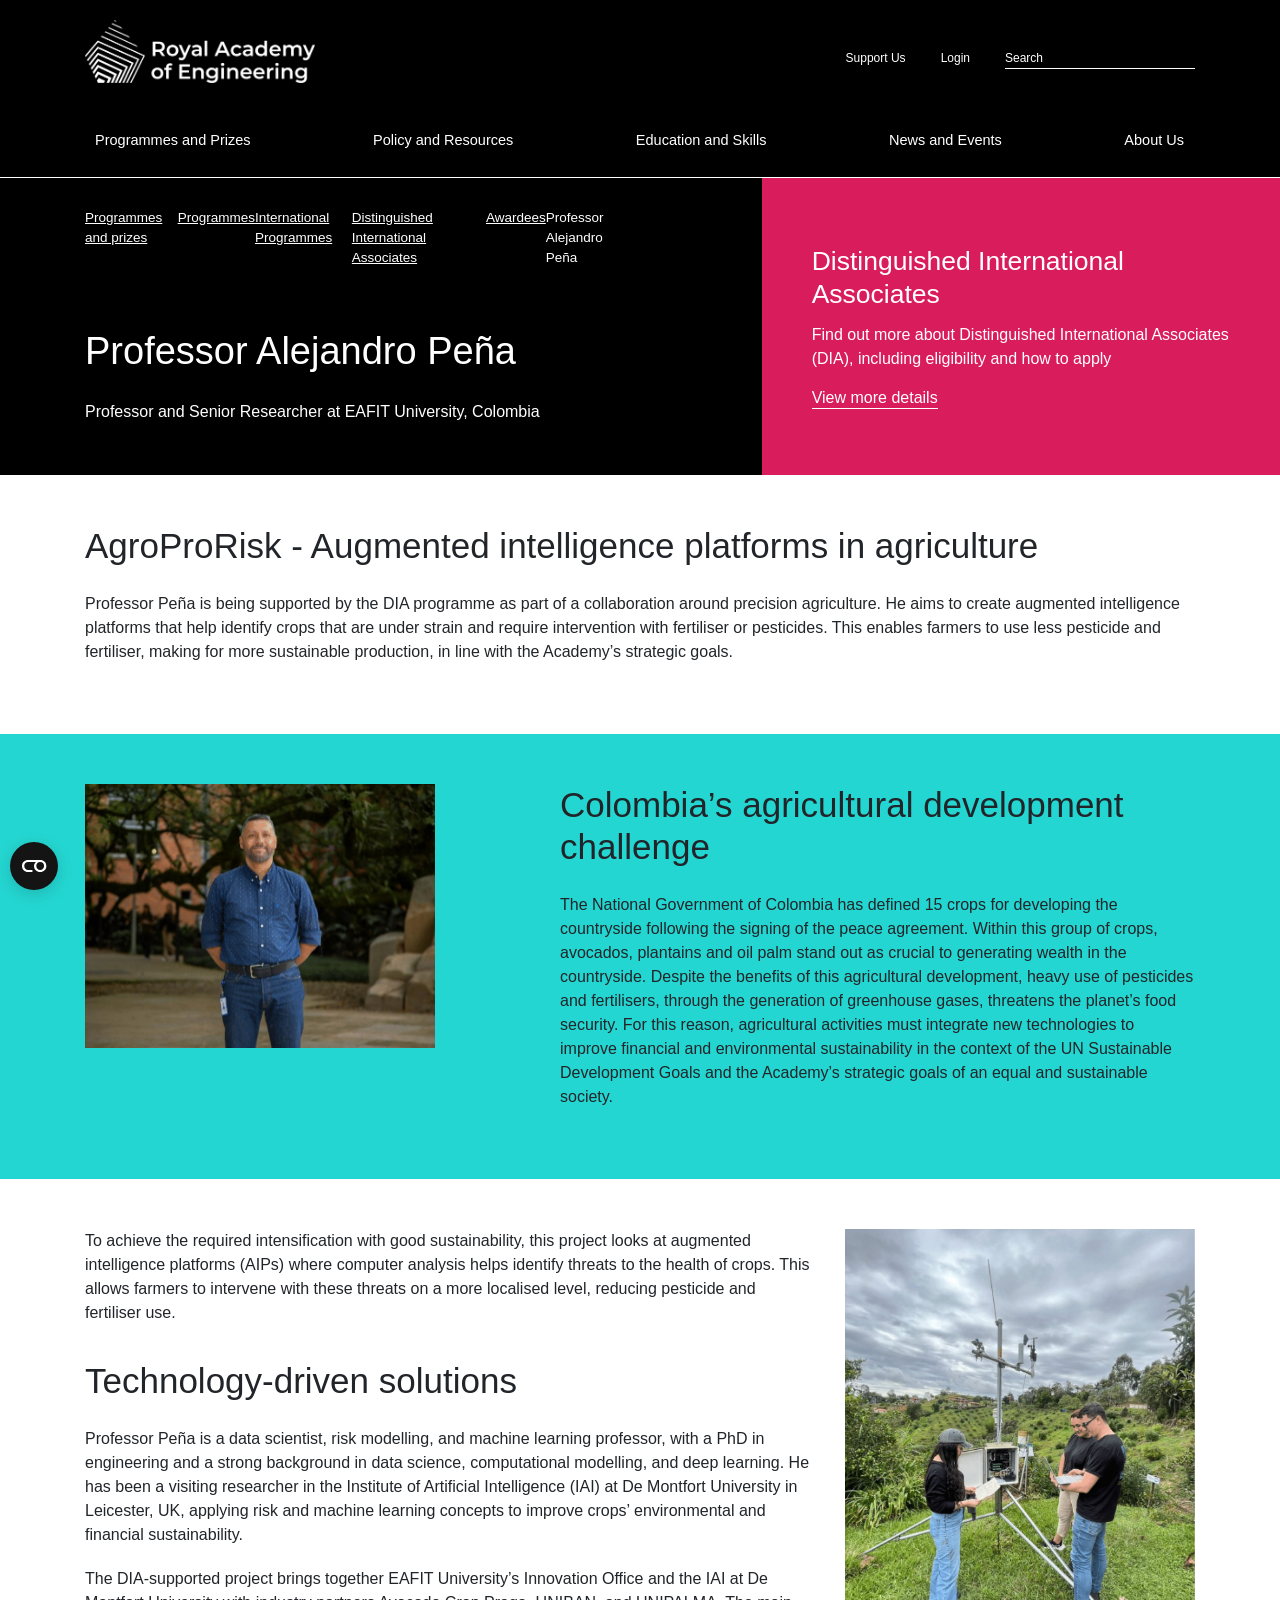
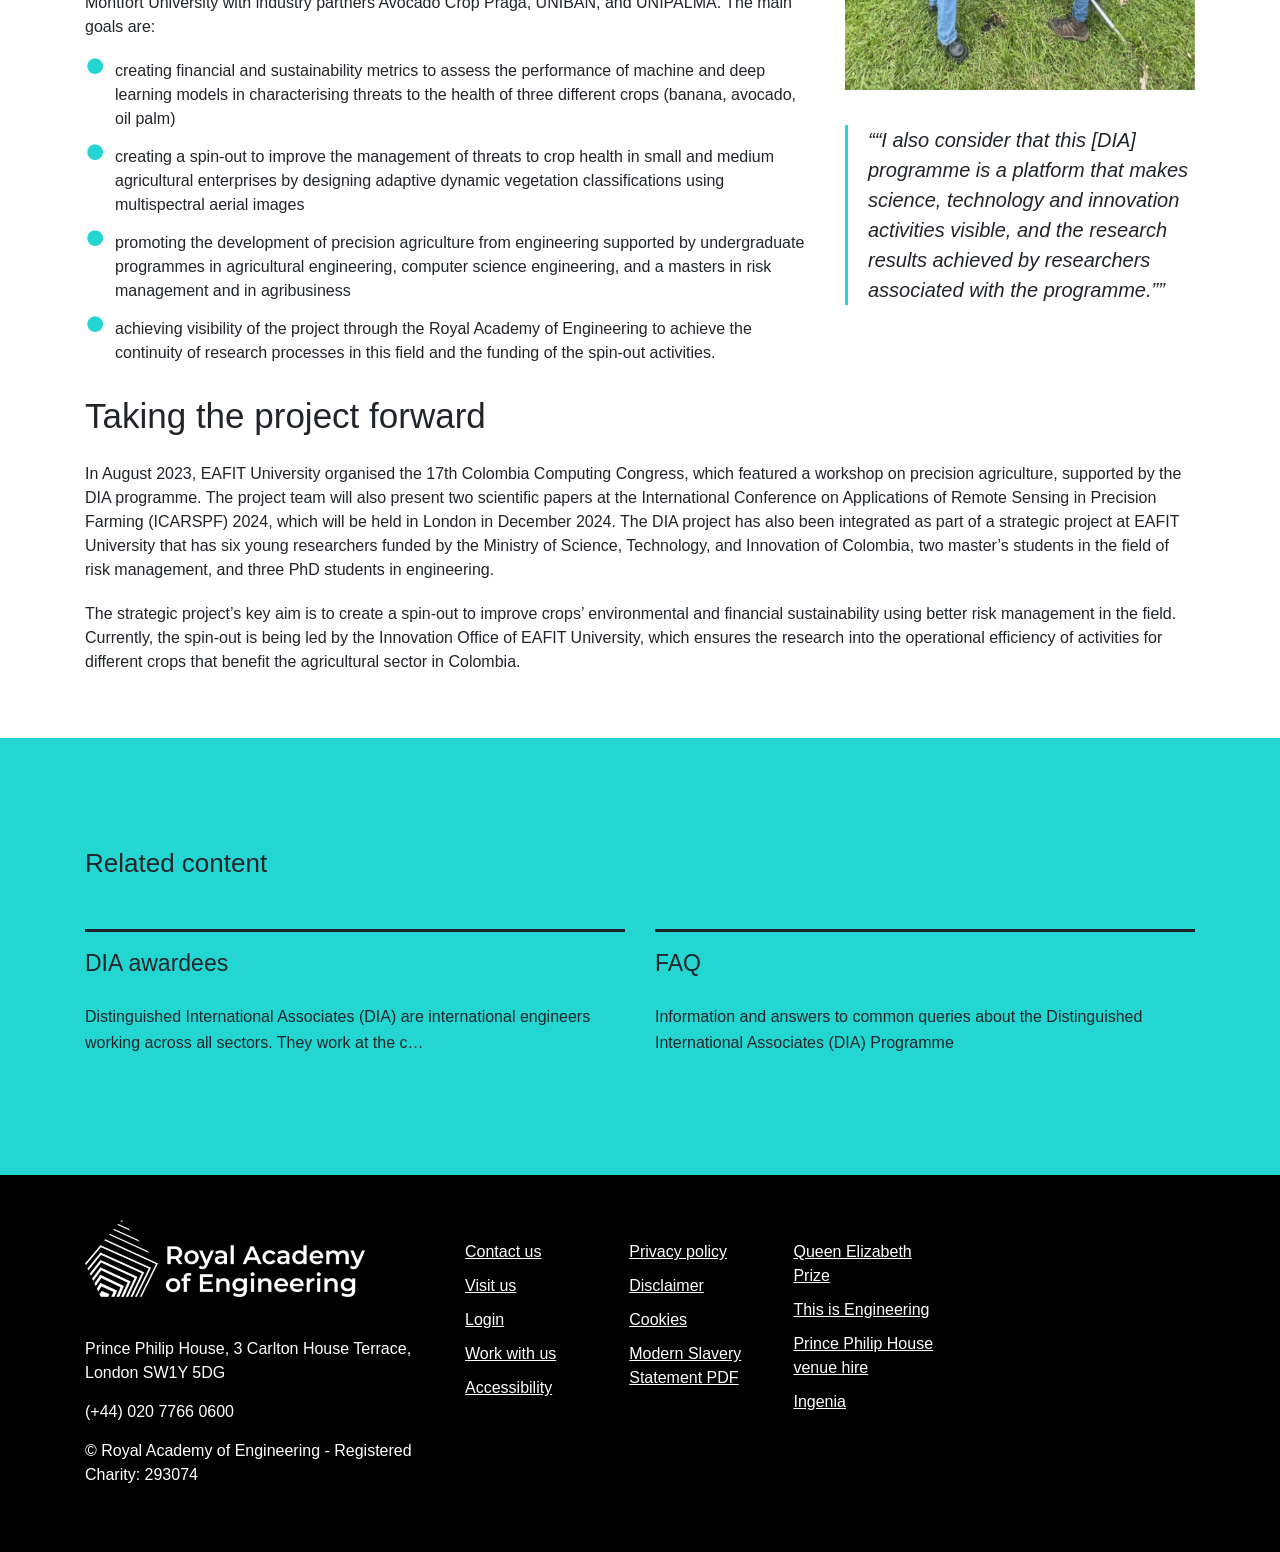
==== commit a45cb1a6: "Update heading for AgroProRisk project" ====
--- a/index.html
+++ b/index.html
@@ -75,8 +75,7 @@
                                 <a href="https://raeng.org.uk/programmes-and-prizes/" class="mm-listitem__text">Programmes and Prizes</a>
 
 
-
-    
+        
                             <a class="mm-btn mm-btn_next mm-listitem__btn" href="https://raeng.org.uk/programmes-and-prizes/programmes/international-programmes/distinguished-international-associates/awardees/professor-alejandro-pena#mm-2"><span class="mm-sronly">Open submenu</span></a></li>
                             <li class="mm-listitem">
                                 <a href="https://raeng.org.uk/policy-and-resources/" class="mm-listitem__text">Policy and Resources</a>
@@ -1545,7 +1544,7 @@
 
 
 
-<h2>Using augmented intelligence platforms in agriculture</h2>
+<h2>AgroProRisk - Augmented intelligence platforms in agriculture</h2>
 <p>Professor Peña is being supported by the DIA programme as part of a collaboration around precision agriculture. He aims to create augmented intelligence platforms that help identify crops that are under strain and require intervention with fertiliser or pesticides. This enables farmers to use less pesticide and fertiliser, making for more sustainable production, in line with the Academy’s strategic goals.</p>
 
 
@@ -1820,4 +1819,4 @@
       div.grammarly-desktop-integration:before {
         content: attr(data-content);
       }
-    </style><div aria-label="grammarly-integration" role="group" tabindex="-1" class="grammarly-desktop-integration" data-content="{&quot;mode&quot;:&quot;full&quot;,&quot;isActive&quot;:true,&quot;isUserDisabled&quot;:false}"></div></template></grammarly-desktop-integration></html>+    </style><div aria-label="grammarly-integration" role="group" tabindex="-1" class="grammarly-desktop-integration" data-content="{&quot;mode&quot;:&quot;full&quot;,&quot;isActive&quot;:true,&quot;isUserDisabled&quot;:false}"></div></template></grammarly-desktop-integration></html>
